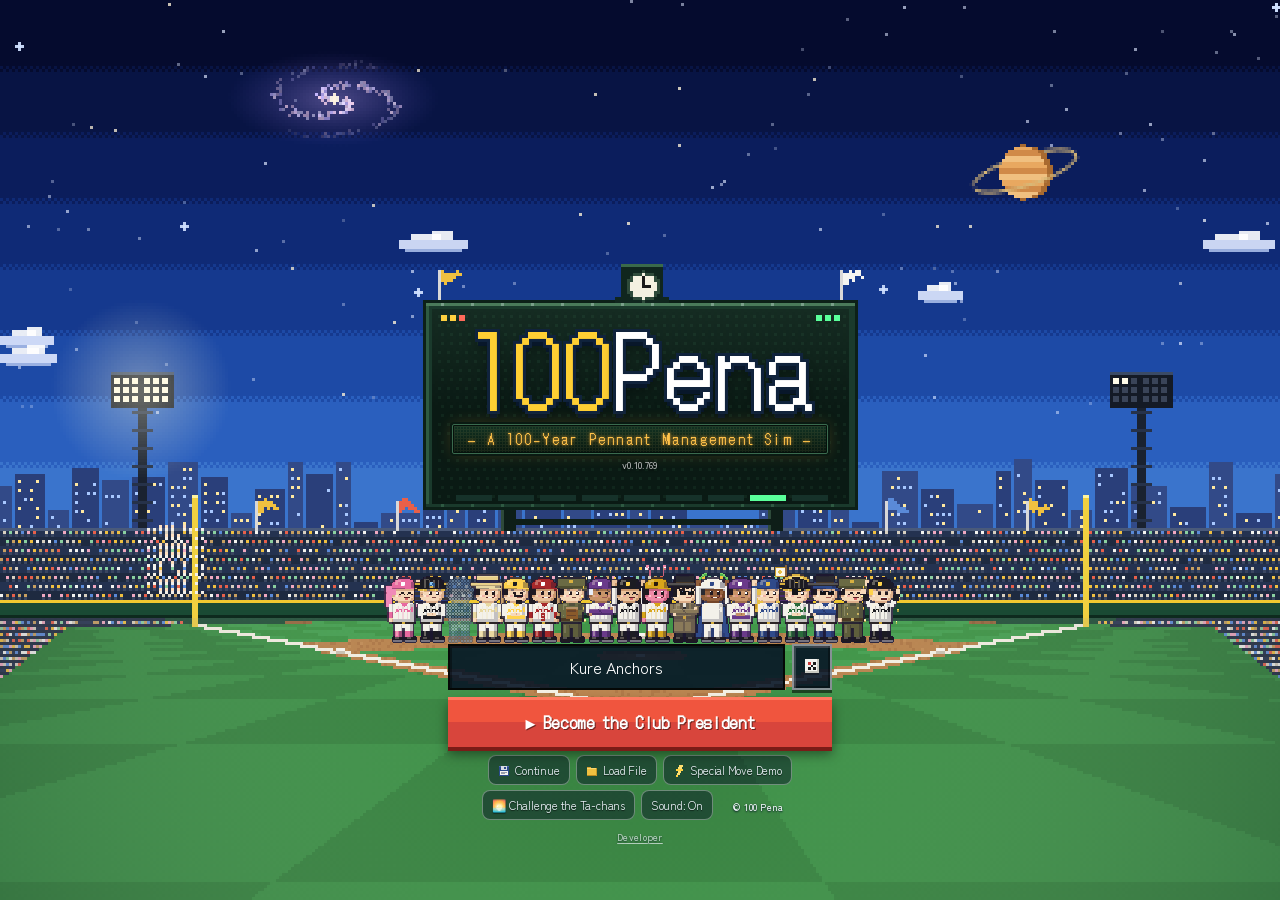
==== en/index.html @ 4127835d "100ペナ 遊べる一式 v0.10.769 (Swing Maker 版97g122) Co-Authored-By: Claude Opus 5.5 <noreply@anthropic.com> " ====
<!DOCTYPE html>
<!--
  100ペナ  /  A Century of the Diamond

  HTML1枚です。中はぐちゃぐちゃだけど、好きにしていいよ。
-->
<html lang="en">
<head>
<meta charset="UTF-8">
<meta name="viewport" content="width=device-width, initial-scale=1.0">
<script>/*IOSAPP*/(function(){
  /* iPhone アプリ(Capacitor の WKWebView)で遊ぶ時だけの土台。ブラウザ版・PC版は SVLS=localStorage そのもの。
     セーブ本体(hakkyu100_save と _bak1/_bak2)は、端末の本物のファイル(書類フォルダ/100pena/*.dat)に書く(10/20 松田さん「それに作り替えよ」)。
       ・書類フォルダは iCloud バックアップに入る=機種変更でも続きから。「ファイル」アプリの「このiPhone内 > 100ペナ」に見える=控えが取れる
       ・書く時は .tmp に書いてから差し替える(書いている途中で落ちても壊れない。起動時に .tmp しか無ければそれを使う)
       ・同じ鍵の書き込みは順番に1本ずつ。IndexedDB にも写しを置く(Filesystem が使えない時の予備)
     同期の読み書きのまま使えるよう、起動時に読み込んで手元に写し、書く時は手元+ファイルに書く。「つづきから」は読み終わるまで待つ。
     正本は steam/app_head.js(qa_tools/patch_1004_appfile.js が index.html の頭に入れる) */
  var app=false; try{ app=!!(window.Capacitor&&typeof Capacitor.isNativePlatform==="function"&&Capacitor.isNativePlatform()) || /[?&]app=1(&|$)/.test(location.search); }catch(e){}
  window.__APP__=app;
  var ls=null; try{ ls=window.localStorage; }catch(e){}
  /* 11/2 exe(Steam 版): セーブ本体はファイルに同期で書く(saves/*.dat)。localStorage は書き込みが遅れ、強制終了・電源断で手動セーブごと消えた。
     前の版で localStorage に入っているセーブは、初めて読む時にファイルへ移す */
  var DSK=window.__desktop;
  if(!app&&DSK&&typeof DSK.saveGet==="function"){ var DK=/^hakkyu100_save(_en)?(_bak1|_bak2|_meta)?$/, dc={};
    window.SVLS={
      getItem:function(k){ if(!DK.test(k)) return ls?ls.getItem(k):null; if(k in dc) return dc[k]; var v=DSK.saveGet(k); if(v==null&&ls){ var o=ls.getItem(k); if(o!=null&&DSK.saveSet(k,o)){ v=o; try{ ls.removeItem(k); }catch(e){} } } dc[k]=(v==null)? null : v; return dc[k]; },
      setItem:function(k,v){ if(!DK.test(k)){ if(!ls) throw new Error("no storage"); ls.setItem(k,v); return; } v=String(v); if(!DSK.saveSet(k,v)) throw new Error("save file"); dc[k]=v; },
      removeItem:function(k){ if(!DK.test(k)){ if(ls) ls.removeItem(k); return; } DSK.saveDel(k); dc[k]=null; try{ if(ls) ls.removeItem(k); }catch(e){} } };
    return; }
  if(!app){ window.SVLS=ls||{getItem:function(){return null},setItem:function(){throw new Error("no storage")},removeItem:function(){}}; return; }
  document.documentElement.classList.add("isapp");
  try{ var vp=document.querySelector('meta[name="viewport"]'); if(vp) vp.setAttribute("content","width=device-width, initial-scale=1.0, maximum-scale=1.0, user-scalable=no"); }catch(e){}
  /* 端末の言語 */
  try{ if(!/index_en\.html$/.test(location.pathname) && !/^ja/i.test(navigator.language||"ja") && !(ls&&ls.getItem("pena_lang")==="ja")) { location.replace("index_en.html"+location.search); return; } }catch(e){}
  /* 英語版の鍵(hakkyu100_save_en…)も同じくファイルへ(10/22 英語版のアプリだけ消えうる localStorage に書いていた。端末が日本語以外なら英語版で開くので、海外の客は全員そうだった) */
  var BIG=/^hakkyu100_save(_en)?(_bak1|_bak2)?$/, KEYS=["hakkyu100_save","hakkyu100_save_bak1","hakkyu100_save_bak2","hakkyu100_save_en","hakkyu100_save_en_bak1","hakkyu100_save_en_bak2"];
  var FILE={ hakkyu100_save:"100pena/save.dat", hakkyu100_save_bak1:"100pena/save_bak1.dat", hakkyu100_save_bak2:"100pena/save_bak2.dat",
    hakkyu100_save_en:"100pena/save_en.dat", hakkyu100_save_en_bak1:"100pena/save_en_bak1.dat", hakkyu100_save_en_bak2:"100pena/save_en_bak2.dat" };
  var cache={}, touched={}, ok=false, big=false, db=null, waiters=[], where="localstorage";
  /* ---- ネイティブのファイル(Capacitor Filesystem) ---- */
  var FS=null; try{ var C=window.Capacitor; FS=(C&&C.Plugins&&C.Plugins.Filesystem)||((C&&typeof C.registerPlugin==="function")? C.registerPlugin("Filesystem") : null); if(FS&&typeof FS.writeFile!=="function") FS=null; }catch(e){ FS=null; }
  var DIR="DOCUMENTS", ENC="utf8";
  var q={}; /* 鍵ごとの書き込みの列(順番に1本ずつ) */
  var fsWrite=function(k){ if(!FS) return; var p=FILE[k]; if(!p) return;
    var run=function(){ if(k in cache){ var v=cache[k];
        return FS.writeFile({path:p+".tmp", data:v, directory:DIR, encoding:ENC, recursive:true})
          .then(function(){ return FS.deleteFile({path:p, directory:DIR}).catch(function(){}); })
          .then(function(){ return FS.rename({from:p+".tmp", to:p, directory:DIR, toDirectory:DIR}); }); }
      return FS.deleteFile({path:p, directory:DIR}).catch(function(){}); };
    q[k]=(q[k]||Promise.resolve()).then(run).catch(function(e){ try{ console.error("save file",k,e); }catch(e2){} }); };
  var fsRead=function(p){ return FS.readFile({path:p, directory:DIR, encoding:ENC}).then(function(r){ return (r&&typeof r.data==="string")? r.data : null; }).catch(function(){ return null; }); };
  /* ---- IndexedDB(予備と写し) ---- */
  var idbPut=function(k){ if(!db) return; try{ var st=db.transaction("kv","readwrite").objectStore("kv"); if(k in cache) st.put(cache[k],k); else st.delete(k); }catch(e){} };
  var S={
    getItem:function(k){ if(big&&BIG.test(k)) return (k in cache)?cache[k]:null; return ls?ls.getItem(k):null; },
    setItem:function(k,v){ if(big&&BIG.test(k)){ cache[k]=String(v); touched[k]=1; fsWrite(k); idbPut(k); return; } if(!ls) throw new Error("no storage"); ls.setItem(k,v); },
    removeItem:function(k){ if(big&&BIG.test(k)){ delete cache[k]; touched[k]=1; fsWrite(k); idbPut(k); return; } if(ls) ls.removeItem(k); },
    isReady:function(){ return ok; },
    ready:function(fn){ if(ok) fn(); else waiters.push(fn); },
    where:function(){ return where; },
    flush:function(){ return Promise.all(KEYS.map(function(k){ return q[k]||Promise.resolve(); })); }
  };
  window.SVLS=S;
  var done=function(){ ok=true; var w=waiters; waiters=[]; for(var i=0;i<w.length;i++){ try{ w[i](); }catch(e){} } };
  /* 起動: ファイル → (無ければ) IndexedDB → (無ければ) ブラウザ版の localStorage の順に読み、空いている所へ書き写す */
  var openIdb=function(){ return new Promise(function(res){ try{ var rq=indexedDB.open("pena_app",1); rq.onupgradeneeded=function(){ rq.result.createObjectStore("kv"); }; rq.onsuccess=function(){ db=rq.result; res(); }; rq.onerror=function(){ db=null; res(); }; }catch(e){ db=null; res(); } }); };
  var idbAll=function(){ return new Promise(function(res){ var out={}; if(!db){ res(out); return; } try{ var c=db.transaction("kv","readonly").objectStore("kv").openCursor(); c.onsuccess=function(){ var cur=c.result; if(cur){ out[cur.key]=cur.value; cur.continue(); } else res(out); }; c.onerror=function(){ res(out); }; }catch(e){ res(out); } }); };
  openIdb().then(function(){ return idbAll(); }).then(function(fromIdb){
    var fromFs={}, fromTmp={};
    var readFs=FS? Promise.all(KEYS.map(function(k){ var p=FILE[k]; return fsRead(p).then(function(v){ if(v==null) return fsRead(p+".tmp").then(function(t){ if(t!=null) fromTmp[k]=1; return t; }); return v; }).then(function(v){ if(v!=null) fromFs[k]=v; }); })) : Promise.resolve();
    return readFs.then(function(){
      big=!!(FS||db); where=FS? "file" : (db? "indexeddb" : "localstorage");
      KEYS.forEach(function(k){ if(touched[k]) return; var v=(k in fromFs)? fromFs[k] : (k in fromIdb)? fromIdb[k] : null;
        if(v==null){ try{ v=ls&&ls.getItem(k); }catch(e){} }
        if(v!=null){ cache[k]=v; if(FS&&(!(k in fromFs)||fromTmp[k])) fsWrite(k); /* .tmp から戻した時は本体を書き直す */ if(db&&!(k in fromIdb)) idbPut(k); } });
      /* ブラウザ版から引き継いだ localStorage のセーブは、移した後で空ける(容量) */
      if(big) KEYS.forEach(function(k){ try{ if(ls&&ls.getItem(k)!=null) ls.removeItem(k); }catch(e){} });
      for(var k in touched){ fsWrite(k); idbPut(k); }
      done(); });
  }).catch(function(){ big=false; done(); });
  /* アプリを裏に回した時は、書きかけのファイルを書き終える */
  try{ document.addEventListener("visibilitychange", function(){ if(document.hidden) S.flush(); }); }catch(e){}
})();</script>
<title>100 Pena</title>
<meta name="apple-mobile-web-app-capable" content="yes">
<meta name="apple-mobile-web-app-status-bar-style" content="black-translucent">
<meta name="apple-mobile-web-app-title" content="100 Pena">
<meta name="mobile-web-app-capable" content="yes">
<meta name="theme-color" content="#0c1410">
<style>
/* ===== 起動スプラッシュ =====
   本体(約8MB)の読み込み中、白い画面を見せないための即席の幕。
   このstyleはファイル先頭数KBにあるので、最初のパケットで描画される。
   要素は使わない(bodyより前だから)。htmlの疑似要素だけで組む。
   本体スクリプトが末尾で html.booted を立てると消える。 */
html{background:#101a26;}
html::before{content:"100 Pena"; position:fixed; left:50%; top:42%; transform:translate(-50%,-50%);
  font-family:monospace; font-weight:bold; font-size:44px; letter-spacing:0.12em; color:#f2efe6;
  text-shadow:0 3px 0 #06121e, 0 0 22px rgba(87,224,138,0.25); z-index:99999;}
html::after{content:""; position:fixed; left:50%; top:54%; width:44px; height:44px; margin-left:-22px;
  border:5px solid #2b4a3a; border-top-color:#57e08a; border-radius:50%;
  animation:sp0 0.9s linear infinite; z-index:99999;}
@keyframes sp0{to{transform:rotate(360deg)}}
html.booted::before, html.booted::after{display:none;}
</style>
<script>window.APPICON_URI="[data-uri]";(function(){["apple-touch-icon","icon"].forEach(function(r){var l=document.createElement("link");l.rel=r;l.href=window.APPICON_URI;document.head.appendChild(l);});})();</script>
<!--SELFHOST 書体は fonts/ から自前配信(SIL OFL)。オフラインでも同じ見た目 -->
<link href="../fonts/fonts.css" rel="stylesheet">
<link rel="manifest" href="../manifest.webmanifest">
<script>/* PWA: https 配信の時だけ Service Worker を登録(file:// や Electron では何もしない) */
try{ if(!window.__APP__ && "serviceWorker" in navigator && location.protocol==="https:" && !/\/live\.html$/.test(location.pathname)){ window.addEventListener("load",function(){ navigator.serviceWorker.register("../sw.js",{scope:"../"}).catch(function(){}); }); } }catch(e){}</script>
<style>
:root{
  /* v0.10.334: 平時の配色を昼側へ。地は夜の草いろ(#0c1410)から空色寄りの紺へ、
     パネルは地よりはっきり明るくして「板が置かれている」ことが分かるようにする。
     時代のtintは従来どおりこの上を上書きする(戦時・黒い霧は暗いままでよい) */
  /* v0.10.336: 板は芝の緑(ユーザー選定)。空の青に緑の板=空の下のグラウンドの構図 */
  --bg:#101a26; --panel:#2b4a3a; --panel2:#223c2e; --line:#4a7a5c;
  --chalk:#f2efe6; --dim:#9db3a4; --faint:#87a08f;  /* 監査V4-09: 旧#5e7466はパネル上1.94:1で読めなかった */
  --amber:#ffd34d; --red:#ff5b45; --green:#57e08a;
  --dirt:#b07f4a; --stitch:#d8453c; --blue:#6db3e8;
  --rad:10px;
}
*{box-sizing:border-box; -webkit-tap-highlight-color:transparent;}
html,body{margin:0;padding:0;background-color:var(--bg);
  /* 時代ごとの地。--bgart は penBgTile() が作った並べ絵で、Era.applyTint が差し替える。
     単色だと余白が紙のように白々しく、パネルだけが浮いて見えるため、下に一枚敷く */
  background-image:var(--bgart,none); background-attachment:fixed;
  background-repeat:var(--bgartrep,repeat); background-size:var(--bgartsize,auto);
  background-position:var(--bgartpos,0 0);
  image-rendering:var(--bgartir,auto); /* v0.10.635: 身分の背景(ドット絵)を画素のまま拡大 */
  color:var(--chalk);
  font-family:'Zen Kaku Gothic New','Hiragino Kaku Gothic ProN',sans-serif;
  font-size:15px; line-height:1.55;
  -webkit-text-size-adjust:100%; text-size-adjust:100%;} /* iOSが小さい文字を勝手に拡大して吹き出しからはみ出すのを防ぐ */
:where(body>*){image-rendering:auto;} /* v0.10.635: 背景の pixelated を子へ継がせない(image-rendering は継承される) */
/* v0.10.335: 上に空を見せる帯を作り、左右にも余白を持たせる。
   カードが画面幅いっぱいだと、背景の空が上端でしか見えなかった */
#app{max-width:520px;margin:0 auto;min-height:100vh;padding:64px 22px 80px;}
/*WIDEPEN v0.10.705 広い画面ではペナント画面を3列に。狭い画面では箱を消して(display:contents)今の一枚柱のまま */
.penW,.penW-a,.penW-b,.penW-c{display:contents}
/*WIDEROS v0.10.705 選手管理と選手の詳細 */
.pdW,.pdW-a,.pdW-b,.pdW-c{display:contents}
@media (min-width:1100px){
  #app:has(.rosW),#app:has(.pdW){max-width:1480px;padding-left:28px;padding-right:28px}
  .rosW .rosList{display:grid!important;grid-template-columns:repeat(auto-fill,minmax(400px,1fr));column-gap:22px;row-gap:7px}
  .pdW{display:grid;grid-template-columns:minmax(0,1.1fr) minmax(0,1fr) minmax(0,1fr);gap:16px;align-items:start}
  .pdW-a,.pdW-b,.pdW-c{display:block;min-width:0}
}
@media (min-width:1100px){
  #app:has(.penW){max-width:1480px;padding-left:28px;padding-right:28px}
  .penW{display:grid;grid-template-columns:minmax(0,1.12fr) minmax(0,1fr) minmax(0,.82fr);gap:16px;align-items:start}
  .penW-a,.penW-b,.penW-c{display:block;min-width:0}
  .penW-c{position:sticky;top:12px}
}
@media (min-width:1100px) and (max-width:1599px){ .penW-b .pen2{grid-template-columns:1fr} } /* Steam Deck 幅では順位表と成績を縦に(球団名が折れる) */
.dot{font-family:'DotGothic16',monospace;}
h1,h2,h3{margin:.2em 0 .5em;}
/* 見出しは板の外(=空の地の直上)に置かれるので、雲に重なると輪郭が消える。影で必ず浮かせる */
#app h1,#app h2,#app h3{text-shadow:0 2px 3px rgba(0,0,0,.55),0 0 10px rgba(0,0,0,.35);}
button{font-family:inherit;cursor:pointer;border:none;border-radius:8px;touch-action:manipulation;-webkit-tap-highlight-color:rgba(255,255,255,.06);}
.click,[onclick]{touch-action:manipulation;} /* iOSのダブルタップズーム判定待ち(約350ms)を全タップ要素で無効化=ボタンのラグ対策 */
button:focus-visible{outline:2px solid var(--amber);outline-offset:2px;}
.btn{display:inline-block;padding:10px 16px;background:var(--panel);color:var(--chalk);
  border:1px solid var(--line);font-size:15px;font-weight:700;}
.btn:active{transform:translateY(1px);}
.btn.pri{background:var(--stitch);border-color:#a8352e;color:#fff;}
.btn.amber{background:var(--amber);color:#3a2c00;border-color:#caa530;}
/* 実機フィードバック: 透明地+細枠のゴーストボタンが空背景の上でほぼ見えなかった
   (「完了」が読めない)。板と同じ系統の濃い地を敷いて浮かせる */
.btn.ghost{background:rgba(22,36,29,0.82);text-shadow:0 1px 2px rgba(0,0,0,.45);}
.btn.sm{padding:6px 10px;font-size:13px;}
/* 実機フィードバック(結団画面): opacity で薄めると、後ろの空や選手カードが透けて
   ボタンの文字ごと消えていた。無効は「濃い灰の板」で示す。薄くするのではなく、色を殺す */
.btn:disabled,.btn.pri:disabled,.btn.amber:disabled{
  opacity:1;cursor:default;background:#2b3138;border-color:#3f4954;
  color:rgba(242,239,230,.42);text-shadow:none;box-shadow:none;}
/* 画面下に貼り付くボタン。後ろをカードが流れていくので、地と影を必ず持たせる */
.btn.stick{position:sticky;bottom:8px;z-index:40;box-shadow:0 -6px 14px rgba(0,0,0,0.45);}
.btn.stickTop{position:sticky;top:4px;z-index:41;box-shadow:0 6px 14px rgba(0,0,0,0.45);}
.btn.sel{background:var(--amber);color:#3a2c00;border-color:#caa530;}
.row{display:flex;gap:8px;flex-wrap:wrap;align-items:center;}
.card{background:var(--panel);border:1px solid var(--line);border-radius:var(--rad);
  padding:12px;margin:18px 0;
  /* 板に見せる三点セット: 上面に乗る光 / 下の厚み / 落ちる影。
     従来は地とほぼ同色で境界線しかなく、パネルが「置かれている」感じが出ていなかった */
  box-shadow:0 2px 0 rgba(0,0,0,.34), 0 7px 16px rgba(0,0,0,.30), inset 0 1px 0 rgba(255,255,255,.06);}
.muted{color:var(--dim);font-size:13px;}
/* 実機フィードバック(結団画面): 地の空には雲が描かれているので、板を敷いていない説明文は
   雲に重なった瞬間に読めなくなる。#app直下=地に直に乗る段落だけに板を敷く
   (カードの中の .muted は今まで通り素のまま)
   render() は中身を <div class="fade"> で包むので .fade 直下も必ず含める。
   #app > p だけでは実機で一度も当たらない(スクショ検証で当たって見えたのは、
   render() を通さず innerHTML に直接流し込んでいたため) */
#app > p, #app > .fade > p{
  background:rgba(16,26,20,.86);border:1px solid var(--line);border-radius:var(--rad);
  padding:9px 12px;margin:8px 0;text-shadow:0 1px 2px rgba(0,0,0,.45);}
#app > p.muted, #app > .fade > p.muted{color:#b9cdbf;}
.tag{display:inline-block;padding:1px 7px;border-radius:6px;font-size:11px;
  background:var(--panel2);border:1px solid var(--line);color:var(--dim);}
.tag.r{color:var(--red);border-color:var(--red);}
.tag.g{color:var(--green);border-color:var(--green);}
.tag.a{color:var(--amber);border-color:var(--amber);}

/* ===== 電光掲示板 ===== */
.sb{background:var(--panel2);border:2px solid var(--line);border-radius:12px;
  padding:10px;margin:8px 0;}
.sb .teams{display:grid;grid-template-columns:1fr auto;gap:4px 8px;align-items:center;}
.sb table{width:100%;border-collapse:collapse;}
.sb th,.sb td{font-family:'DotGothic16',monospace;font-size:13px;text-align:center;
  padding:2px 1px;color:var(--amber);min-width:16px;}
.sb th{color:var(--faint);font-size:11px;}
.sb td.tname{text-align:left;color:var(--chalk);font-size:12px;max-width:88px;
  overflow:hidden;white-space:nowrap;text-overflow:ellipsis;}
.sb td.tot{color:#fff;font-size:15px;}
.bso{display:flex;gap:14px;justify-content:center;margin-top:6px;
  font-family:'DotGothic16',monospace;font-size:13px;color:var(--faint);}
.bso .lamps{display:inline-flex;gap:4px;margin-left:4px;vertical-align:middle;}
.lamp{width:11px;height:11px;border-radius:50%;background:#1d3326;border:1px solid #2c4938;}
.lamp.on.b{background:var(--green);box-shadow:0 0 6px var(--green);}
.lamp.on.s{background:var(--amber);box-shadow:0 0 6px var(--amber);}
.lamp.on.o{background:var(--red);box-shadow:0 0 6px var(--red);}
/* ダイヤモンド */
.dia{position:relative;width:74px;height:74px;margin:0 auto;}
.base{position:absolute;width:17px;height:17px;background:#22392c;border:1px solid var(--line);
  transform:rotate(45deg);}
.base.on{background:var(--amber);box-shadow:0 0 8px var(--amber);}
.base.b1{right:4px;top:29px;} .base.b2{left:29px;top:4px;} .base.b3{left:4px;top:29px;}

/* ===== 試合ログ ===== */
.feed{background:var(--panel2);border:1px solid var(--line);border-radius:var(--rad);
  padding:8px 12px;height:104px;overflow-y:auto;font-size:13px;}
.feed p{margin:3px 0;color:var(--dim);}
.feed p.hi{color:var(--chalk);font-weight:700;}
.feed p.ev{color:var(--amber);font-weight:700;}
.feed p.bad{color:var(--red);font-weight:700;}

/* ===== 野球盤フィールド ===== */
.fieldwrap{position:relative;margin:8px 0;}
.fieldwrap svg{display:block;width:100%;height:auto;max-height:272px;margin:0 auto;border-radius:12px;
  background:linear-gradient(160deg,#173420,#102619);
  border:3px solid #5a3d23; box-shadow:inset 0 0 24px rgba(0,0,0,.45);}
.peg{fill:#f2efe6;stroke:#3a2c14;stroke-width:1.2;}
.pegt{font-size:8.5px;fill:#2b2114;text-anchor:middle;font-weight:700;
  font-family:'Zen Kaku Gothic New',sans-serif;}
.runner{fill:var(--amber);stroke:#7a5d10;stroke-width:1.2;
  filter:drop-shadow(0 0 4px rgba(255,211,77,.7));}
.bdot{fill:#fff;stroke:var(--stitch);stroke-width:1.1;opacity:0;
  filter:drop-shadow(0 0 3px rgba(255,255,255,.8));}
.burst{position:absolute;left:0;right:0;top:36%;text-align:center;
  font-family:'DotGothic16',monospace;font-size:25px;color:#fff;opacity:0;
  pointer-events:none;text-shadow:0 2px 0 #000,0 0 16px rgba(0,0,0,.7);
  letter-spacing:.06em;}
.burst.show{animation:burstpop .95s ease forwards;}
.burst.big{color:var(--amber);font-size:31px;}
.burst.bad{color:var(--red);}
.burst.good{color:var(--green);}
@keyframes pulse{0%,100%{opacity:1}50%{opacity:.5}}
@keyframes dugBob{0%,100%{transform:translateY(0)}50%{transform:translateY(-2px)}}
@keyframes dugSpin{0%{transform:rotate(0)}100%{transform:rotate(360deg)}}
@keyframes dugCatch{0%{left:0;transform:translateY(0)}25%{transform:translateY(-9px)}50%{left:calc(100% - 12px);transform:translateY(0)}75%{transform:translateY(-9px)}100%{left:0;transform:translateY(0)}}
@keyframes dugTvBall{0%{transform:translateX(0)}100%{transform:translateX(24px)}}
@keyframes dugFly{0%,100%{transform:translate(0,0)}25%{transform:translate(14px,-8px)}50%{transform:translate(28px,4px)}75%{transform:translate(10px,10px)}}
@keyframes dugSteam{0%{transform:translateY(0);opacity:.5}80%{opacity:.15}100%{transform:translateY(-26px);opacity:0}}
@keyframes dugSwim{0%{transform:translateX(-50px)}100%{transform:translateX(250px)}}
@keyframes dugBoom{0%{transform:scale(.1);opacity:0}25%{opacity:1}60%{transform:scale(1);opacity:.8}100%{transform:scale(1.15);opacity:0}}
@keyframes dugSnowfall{0%{transform:translateY(-10px)}100%{transform:translateY(200px)}}
@keyframes dugShoot{0%{transform:translate(200px,-10px)}12%{transform:translate(80px,44px)}13%,100%{transform:translate(-40px,100px);opacity:0}}
@keyframes dugCrane{0%,100%{transform:translate(0,0)}40%{transform:translate(-34px,4px)}60%{transform:translate(-34px,16px)}80%{transform:translate(-34px,4px)}}
@keyframes dugWave{0%,100%{transform:translateY(6px)}50%{transform:translateY(-3px)}}
@keyframes dugAqL{0%{transform:translateX(300px)}100%{transform:translateX(-660px)}}
@keyframes dugAqR{0%{transform:translateX(-260px)}100%{transform:translateX(640px)}}
@keyframes dugAqUD{0%,100%{transform:translateY(0)}50%{transform:translateY(-5px)}}
@keyframes dugAqBub{0%{transform:translateY(0);opacity:0}12%{opacity:.55}100%{transform:translateY(-30px);opacity:0}}
@keyframes dugAqKelp{0%,100%{transform:skewX(0deg)}50%{transform:skewX(6deg)}}
@keyframes dugAqJelly{0%,100%{transform:translateY(0) scaleY(1)}50%{transform:translateY(-7px) scaleY(0.86)}}
@keyframes dugAqPeng{0%,100%{transform:rotate(-4deg)}50%{transform:rotate(4deg)}}
@keyframes dugAqRay{0%,100%{opacity:0.55}50%{opacity:1}}
@keyframes dugSwimR{0%{transform:translateX(250px)}100%{transform:translateX(-60px)}}
@keyframes dugEye{0%,16%{transform:translateX(0)}22%,42%{transform:translateX(1.8px)}48%,66%{transform:translateX(0)}72%,92%{transform:translateX(-1.8px)}100%{transform:translateX(0)}}
@keyframes dugSerp{0%,100%{transform:translateY(-7px)}50%{transform:translateY(7px)}}
@keyframes dugWhisk{0%,100%{transform:rotate(-8deg)}50%{transform:rotate(10deg)}}
@keyframes dugJet{0%,100%{transform:translateY(0) rotate(0deg)}50%{transform:translateY(-4px) rotate(-1.1deg)}}
@keyframes dugBolt{0%,88%{opacity:0}89%,92%{opacity:1}93%,95%{opacity:0}96%,98%{opacity:.9}99%,100%{opacity:0}}
@keyframes dugFlicker{0%,100%{opacity:1;transform:scaleY(1)}50%{opacity:.7;transform:scaleY(.85)}}
@keyframes dugAct{0%,100%{transform:scale(1)}50%{transform:scale(1.13)}}
@keyframes dugClubPulse{0%,100%{opacity:.12}50%{opacity:.9}}
@keyframes dugClubBeat{0%,100%{transform:translateY(0)}45%{transform:translateY(-4px)}}
@keyframes dugClubSway{0%,100%{transform:translate(0,0)}25%{transform:translate(-1.5px,-3px)}50%{transform:translate(0,0)}75%{transform:translate(1.5px,-3px)}}
@keyframes dugClubNod{0%,100%{transform:translateY(0)}30%{transform:translateY(1.5px)}}
@keyframes dugClubSweep{0%,100%{transform:translateX(-26px)}50%{transform:translateX(26px)}}
@keyframes dugClubTwinkle{0%,100%{opacity:.15}50%{opacity:1}}
@keyframes dugStroll{0%{left:-44px;transform:scaleX(1)}46%{left:96%;transform:scaleX(1)}50%{left:96%;transform:scaleX(-1)}96%{left:-44px;transform:scaleX(-1)}100%{left:-44px;transform:scaleX(1)}}
/*UIPERF 歩く人・猫は transform だけで動かす(left を動かすと毎コマ配置の計算と塗り直しで、控え室が置いたままでも本体の13%を使っていた) */
@keyframes mgrWalkX{0%,8%{transform:translateX(0)}42%,58%{transform:translateX(100%)}92%,100%{transform:translateX(0)}} /*BUGFIX_B 監督の散歩 */
@keyframes mgrWalkF{0%,41%{transform:scaleX(1)}42%,91%{transform:scaleX(-1)}92%,100%{transform:scaleX(1)}}
@keyframes dugStrollX{0%{transform:translateX(-44px)}46%{transform:translateX(96%)}50%{transform:translateX(96%)}96%{transform:translateX(-44px)}100%{transform:translateX(-44px)}}
@keyframes dugStrollF{0%{transform:scaleX(1)}46%{transform:scaleX(1)}50%{transform:scaleX(-1)}96%{transform:scaleX(-1)}100%{transform:scaleX(1)}}
@keyframes dugCatchX{0%{transform:translateX(0)}50%{transform:translateX(calc(100% - 7px))}100%{transform:translateX(0)}}
@keyframes dugCatchY{0%{transform:translateY(0)}50%{transform:translateY(-9px)}100%{transform:translateY(0)}}
@keyframes kaiiDash{0%{left:-60px;transform:scaleX(-1)}100%{left:105%;transform:scaleX(-1)}}
@keyframes kaiiFloat{0%{bottom:-60px;opacity:0}12%{opacity:1}100%{bottom:108%;opacity:1}}
@keyframes kaiiBlink{0%{opacity:0}25%{opacity:1}55%{opacity:1}70%{opacity:0}100%{opacity:0}}
@keyframes kaiiFog{0%{opacity:0}30%{opacity:1}70%{opacity:1}100%{opacity:0}}
@keyframes kaiiStroll{0%{left:-50px}45%{left:44%}55%{left:46%}100%{left:105%}}
@keyframes kaiiPop{0%{transform:translateY(30px) scale(.3);opacity:0}40%{transform:translateY(-8px) scale(1.15);opacity:1}60%{transform:translateY(0) scale(1)}100%{transform:translateY(0) scale(1);opacity:0}}
@keyframes kaiiToddle{0%{left:-40px;transform:rotate(-4deg)}25%{transform:rotate(4deg)}50%{transform:rotate(-4deg)}75%{transform:rotate(4deg)}100%{left:105%;transform:rotate(-4deg)}}
@keyframes burstpop{0%{opacity:0;transform:scale(.55);}
  15%{opacity:1;transform:scale(1.18);}30%{transform:scale(1);}
  72%{opacity:1;}100%{opacity:0;transform:scale(1) translateY(-8px);}}
@media (prefers-reduced-motion:reduce){.burst.show{animation:none;opacity:1;}}
/* 気合い100万の雄叫び(投球/スイングの瞬間に赤字で吠える) */
.shout{position:absolute;opacity:0;pointer-events:none;z-index:5;
  font-family:'DotGothic16',monospace;font-weight:900;color:var(--red);
  font-size:16px;white-space:nowrap;transform:translateX(-50%);
  text-shadow:0 2px 0 #000,0 0 12px rgba(255,60,60,.55);letter-spacing:.04em;}
.shout.show{animation:shoutpop .8s ease forwards;}
@keyframes shoutpop{0%{opacity:0;transform:translateX(-50%) scale(.5) rotate(-4deg);}
  12%{opacity:1;transform:translateX(-50%) scale(1.25) rotate(3deg);}
  24%{transform:translateX(-50%) scale(1.05) rotate(-2deg);}
  36%{transform:translateX(-50%) scale(1.12) rotate(1deg);}
  70%{opacity:1;}100%{opacity:0;transform:translateX(-50%) scale(1) translateY(-14px);}}
@media (prefers-reduced-motion:reduce){.shout.show{animation:none;opacity:1;}}

/* ===== コースグリッド ===== */
.zwrap{display:grid;grid-template-areas:
  ". hi ." "in z out" ". lo .";
  grid-template-columns:46px auto 46px;gap:6px;justify-content:center;margin:8px auto;}
.zgrid{grid-area:z;display:grid;grid-template-columns:repeat(3,52px);
  grid-template-rows:repeat(3,46px);gap:4px;background:#0a120d;padding:6px;
  border:2px solid var(--chalk);border-radius:4px;}
.zc{background:var(--panel);border:1px solid var(--line);border-radius:4px;
  font-size:11px;color:var(--faint);position:relative;}
.zc.sel{background:var(--stitch);color:#fff;border-color:#fff;}
.zc .mark{position:absolute;inset:0;display:flex;align-items:center;justify-content:center;
  font-size:22px;}
.zball{writing-mode:vertical-rl;font-size:12px;background:var(--panel);
  border:1px dashed var(--faint);color:var(--dim);border-radius:6px;}
.zball.h{grid-area:hi;writing-mode:horizontal-tb;height:34px;}
.zball.l{grid-area:lo;writing-mode:horizontal-tb;height:34px;}
.zball.i{grid-area:in;} .zball.o{grid-area:out;}
.zball.sel{background:var(--blue);color:#062032;border-color:var(--blue);}

/* ===== 球種チップ ===== */
.pchips{display:flex;flex-wrap:wrap;gap:6px;margin:6px 0;}
.pchip{padding:7px 10px;background:var(--panel);border:1px solid var(--line);
  border-radius:8px;font-size:13px;color:var(--chalk);}
.pchip small{display:block;font-size:10px;color:var(--faint);}
.pchip.sel{background:var(--amber);color:#3a2c00;border-color:#caa530;}
.pchip.sel small{color:#7a6320;}
.pchip:disabled{opacity:.3;}

/* ===== タイミングバー ===== */
.tbarwrap{margin:14px 0 6px;}
.tbar{position:relative;height:34px;background:#0a120d;border:2px solid var(--chalk);
  border-radius:17px;overflow:hidden;}
.tbar .zone{position:absolute;top:0;bottom:0;}
.tbar .zone.good{background:#2a4434;}
.tbar .zone.perf{background:var(--amber);opacity:.85;}
.tbar .needle{position:absolute;top:-2px;bottom:-2px;width:5px;background:#fff;
  box-shadow:0 0 8px #fff;border-radius:2px;left:0;}
.swingbtn{width:100%;padding:16px;font-size:19px;font-weight:700;margin-top:10px;}

/* ===== 選手リスト ===== */
/* 実機フィードバック(引退特集号と同型): 地の無い表が空背景に溶けていた。
   表自体に地を敷く。card の中では一段濃い内箱として馴染む */
.ptable{width:100%;border-collapse:collapse;font-size:12.5px;background:rgba(16,26,20,.92);border-radius:8px;overflow:hidden;}
.ptable th,.ptable td{padding-left:7px;padding-right:7px;}
.ptable th{color:var(--faint);font-weight:500;text-align:left;padding:4px 5px;
  border-bottom:1px solid var(--line);font-size:11px;}
.ptable td{padding:5px;border-bottom:1px solid #1b2f23;}
.ptable tr.click{cursor:pointer;}
.ptable tr.click:active{background:#1a2e22;}
.gA{color:var(--red);font-weight:700;} .gB{color:var(--amber);font-weight:700;}
.gC{color:var(--green);} .gD{color:var(--chalk);} .gE{color:var(--dim);} .gF{color:var(--faint);}
.bar{height:7px;background:#1b2f23;border-radius:4px;overflow:hidden;min-width:60px;}
.bar i{display:block;height:100%;background:var(--green);}
.bar.warn i{background:var(--amber);} .bar.bad i{background:var(--red);}

.statgrid{display:grid;grid-template-columns:repeat(3,1fr);gap:5px 12px;font-size:13px;}
.statgrid b{font-family:'DotGothic16',monospace;}
.choices{display:grid;grid-template-columns:1fr 1fr;gap:8px;margin:8px 0;}
.choices .btn{text-align:center;}
.choices.c3{grid-template-columns:1fr 1fr 1fr;}
.headline{font-family:'DotGothic16',monospace;letter-spacing:.06em;color:var(--amber);
  text-align:center;font-size:18px;margin:8px 0;}
.bigresult{font-family:'DotGothic16',monospace;font-size:26px;text-align:center;
  color:var(--amber);margin:14px 0;text-shadow:0 0 14px rgba(255,211,77,.4);}
.vsline{display:flex;justify-content:space-between;align-items:center;
  font-size:13px;color:var(--dim);padding:4px 2px;}
/* ===== ペナント画面(メニュー画面)の器: 時代スキンで中身を差し替える ===== */
.pen-hd{position:relative;border:1px solid var(--line);border-radius:12px;overflow:hidden;
  margin:2px 0 7px;background:#080e14;}
.pen-hd-band{position:absolute;inset:0;line-height:0;}
.pen-hd-in{position:relative;display:flex;align-items:center;gap:9px;padding:9px 10px;}
.pen-hd-name{font-family:'DotGothic16',monospace;font-size:19px;line-height:1.12;color:#fff;
  letter-spacing:.04em;text-shadow:0 2px 4px #000,0 0 12px rgba(0,0,0,.75);}
.pen-hd-sub{font-size:9px;letter-spacing:.2em;color:#d2e2da;margin-top:2px;
  text-shadow:0 1px 2px #000;}
.pen-hd-era{margin-left:auto;text-align:right;font-size:10px;line-height:1.45;color:#f2e8ca;
  background:rgba(6,10,14,.52);border:1px solid rgba(255,255,255,.2);border-radius:7px;
  padding:3px 7px;white-space:nowrap;text-shadow:0 1px 2px #000;}
/* v0.10.589(V12-css-1): 英語の時代名(最長26字)が nowrap で球団名を圧迫していた。折り返しを許し、幅の上限を持たせる */
.pen-hd-era{white-space:normal;max-width:46%;overflow-wrap:break-word}
.pen-bar{display:flex;gap:6px;margin:0 0 8px;}
.pen-bar>span{flex:1;display:flex;align-items:center;justify-content:center;gap:4px;
  background:var(--panel2);border:1px solid var(--line);border-radius:8px;
  padding:5px 3px;font-size:12px;white-space:nowrap;line-height:1.2;}
.pen-act{display:flex;flex-direction:column;gap:6px;margin-top:8px;}
.pen-act .btn{display:flex;align-items:center;gap:9px;width:100%;text-align:left;
  padding:8px 11px;min-height:48px;}
.pen-act .btn i{flex:none;line-height:0;}
.pen-act .btn b{display:block;font-size:14.5px;line-height:1.25;}
.pen-act .btn small{display:block;font-weight:400;font-size:10.5px;line-height:1.35;
  color:var(--dim);}
.pen-act .btn.pri small{color:#ffe4dc;}
.pen-say{display:flex;align-items:flex-end;gap:5px;}
/*FLOATBAR_BEGIN 行動ボタンを画面の下に固定・メニューに戻るを浮かせる(patch_901) */
#app .pen-act{position:fixed;left:0;right:0;bottom:0;z-index:70;margin:0;flex-direction:row;align-items:stretch;gap:6px;
  padding:12px max(10px,calc((100vw - 640px)/2)) calc(10px + env(safe-area-inset-bottom,0px));
  background:linear-gradient(180deg,rgba(4,8,6,0),rgba(4,8,6,.80) 30%,rgba(4,8,6,.92));pointer-events:none}
#app .pen-act .btn{pointer-events:auto;flex:1 1 0;min-width:0;min-height:54px;padding:6px 6px;gap:3px;flex-direction:column;justify-content:center;align-items:center;text-align:center;box-shadow:0 3px 10px rgba(0,0,0,.5)}
#app .pen-act .btn.pri{flex:1.35 1 0}
#app .pen-act .btn>span{min-width:0;max-width:100%}
#app .pen-act .btn b{font-size:14px;line-height:1.2;overflow-wrap:anywhere}
#app .pen-act .btn small{display:none}
@media (min-width:760px){ #app .pen-act .btn{flex-direction:row;text-align:left;gap:9px;padding:8px 11px} #app .pen-act .btn small{display:block} }
#app:has(.pen-act){padding-bottom:calc(104px + env(safe-area-inset-bottom,0px))}
.fade.enter:has(.pen-act){animation:fadeinOp .35s ease}
@keyframes fadeinOp{from{opacity:0}to{opacity:1}}
#menuFab{position:fixed;left:12px;bottom:calc(14px + env(safe-area-inset-bottom,0px));z-index:65;display:none;align-items:center;gap:6px;padding:10px 15px;font-size:14px;box-shadow:0 3px 12px rgba(0,0,0,.55)}
#menuFab i{line-height:0}
body.has-menufab #menuFab{display:inline-flex}
body.has-menufab #app{padding-bottom:calc(84px + env(safe-area-inset-bottom,0px))}
/* 英語版のスマホ幅で「Rookie of the Year」の札が横にはみ出し、ページごと広がって下の行動ボタンが画面の外に出た。三列の札は列の幅を超えない */
#app .pen3{grid-template-columns:repeat(3,minmax(0,1fr))}
#app .pen3>*{min-width:0;overflow-wrap:anywhere}
@media (max-width:359px){ #app .pen3{grid-template-columns:1fr} }
/*FLOATBAR_END */
.pen-say>i{flex:none;line-height:0;}
.pen-bub{position:relative;flex:1;min-width:0;background:#f7f2e2;color:#241c14;
  border:1.5px solid #3a3226;border-radius:9px;padding:6px 9px;font-size:12px;
  line-height:1.6;box-shadow:0 2px 0 rgba(0,0,0,.34);}
.pen-bub:before{content:"";position:absolute;left:-8px;bottom:11px;width:0;height:0;
  border-top:5px solid transparent;border-bottom:5px solid transparent;
  border-right:8px solid #3a3226;}
.pen-bub:after{content:"";position:absolute;left:-6px;bottom:11px;width:0;height:0;
  border-top:4px solid transparent;border-bottom:4px solid transparent;
  border-right:7px solid #f7f2e2;}
.pen-bub b{color:#5a2f14;}
.pen-sec{display:flex;align-items:center;gap:5px;font-weight:700;font-size:13px;}
.pen2{display:grid;grid-template-columns:1.32fr 1fr;gap:7px;align-items:start;}
.penkv2{display:grid;grid-template-columns:1fr 1fr;gap:4px 8px;align-items:start;}
.pen3{display:grid;grid-template-columns:1fr 1fr 1fr;gap:5px;align-items:start;}
.pen2>.card,.pen3>.card{margin:0;}
.pen3>.card{padding:8px 6px;}
.pen-menu{display:grid;grid-template-columns:1fr 1fr 1fr;gap:6px;}
.pen-menu .btn{display:flex;flex-direction:column;align-items:center;justify-content:flex-start;
  gap:3px;padding:8px 2px 7px;min-height:60px;font-size:11.5px;font-weight:700;
  line-height:1.25;text-align:center;}
.pen-menu .btn i{line-height:0;}
.pen-mini{width:100%;border-collapse:collapse;font-size:10.5px;}
.pen-mini th{color:var(--faint);font-weight:500;text-align:left;padding:2px 1px;
  border-bottom:1px solid var(--line);font-size:9.5px;}
.pen-mini td{padding:2.5px 1px;border-bottom:1px solid #1b2f23;line-height:1.3;}
.pen-mini .nm{max-width:60px;overflow:hidden;white-space:nowrap;text-overflow:ellipsis;}
.pen-kv{display:flex;justify-content:space-between;gap:6px;font-size:11.5px;
  padding:2.5px 0;border-bottom:1px dashed var(--line);}
.pen-kv b{font-family:'DotGothic16',monospace;}
.pen-tabs{display:flex;gap:4px;flex-wrap:wrap;margin-bottom:4px;}
@media (max-width:479px){ .pen2{grid-template-columns:1fr;} }
@media (max-width:359px){ .pen3{grid-template-columns:1fr;} .pen-menu{grid-template-columns:1fr 1fr;} }
.notice{font-size:12px;color:var(--faint);text-align:center;margin-top:6px;}
.growup{color:var(--green);font-weight:700;}
.fade.enter{animation:fadein .35s ease;} /*BUGFIX_B 画面が変わった時だけ(旧: 押すたびに全体が消えて出直した) */
/* 練習場の選手ポップオーバー(fixed)が開いている間はfadeを止める:
   アニメ中のtransformがfixedの基準を.fadeに変え、0.35秒だけ位置がずれて見えるため */
.fade:has(#grSelPop){animation:none;}
@keyframes fadein{from{opacity:0;transform:translateY(6px);}to{opacity:1;transform:none;}}
@media (prefers-reduced-motion:reduce){.fade{animation:none;}}
@media (prefers-reduced-motion:reduce){*,*::before,*::after{animation-duration:.01ms!important;animation-iteration-count:1!important;transition-duration:.01ms!important;}}
@media (pointer:coarse){ input,select,textarea{font-size:16px !important} } /* v0.10.460: iOS自動ズームの根(16px未満入力)をタッチ端末だけ塞ぐ。ピンチ拡大は全端末で自由 */
input[type=text]{background:var(--panel2);border:1px solid var(--line);color:var(--chalk);
  padding:10px;border-radius:8px;font-size:16px;width:100%;font-family:inherit;}
.titlewrap{text-align:center;padding:48px 0 10px;}
.titlewrap .tlogo{font-family:'DotGothic16',monospace;font-size:40px;letter-spacing:.1em;
  color:var(--chalk);text-shadow:0 0 22px rgba(255,211,77,.35);}
.titlewrap .tsub{color:var(--dim);font-size:13px;margin-top:6px;}
body.title-screen{background:#0b1d5c !important;} body.title-screen .titlefull{position:relative;z-index:1} body.title-screen .tmound::after{display:none} /*TITLEPX 背景は canvas のドット絵(AI の一枚絵を外した)。マスコットの足もとの影は、居ないマスコットの影だったので消す */
body.title-screen .tlogo{color:#fff !important;text-shadow:-2px 0 0 #14324f,2px 0 0 #14324f,0 -2px 0 #14324f,0 2px 0 #14324f,-2px -2px 0 #14324f,2px -2px 0 #14324f,-2px 2px 0 #14324f,2px 2px 0 #14324f,0 5px 9px rgba(0,35,70,.4) !important;}body.title-screen .tsub{color:#fff !important;text-shadow:0 1px 2px rgba(0,18,36,.85),0 0 4px rgba(0,18,36,.7) !important;}body.title-screen .ballicon{box-shadow:0 0 0 1px rgba(10,45,75,.35) !important;}body.title-screen .notice{color:#eef4f7 !important;text-shadow:0 1px 2px rgba(0,18,36,.9),0 0 5px rgba(0,18,36,.75) !important;}
/* 実機フィードバック: iPhoneのSafariでタイトル下部の操作列(続き/セーブ列)が
   下のURLバーの裏へ落ちて見えなかった。svhが効かない環境向けに dvh を重ね、
   底の余白を厚くして操作列を持ち上げる */
body.title-screen{height:100vh;height:100svh;height:100dvh;overflow:hidden;position:fixed;inset:0;width:100%}
body.title-screen .titlefull{height:100vh;height:100svh;height:100dvh;box-sizing:border-box;display:flex;flex-direction:column;align-items:center;text-align:center;padding:0 0 calc(56px + env(safe-area-inset-bottom));overflow:hidden}
body.title-screen .thero{padding-top:21vh}
body.title-screen .tlogo2{font-family:'DotGothic16',monospace;font-weight:400;font-size:clamp(46px,15.5vw,90px);line-height:.9;color:#ffcf33;letter-spacing:.02em;text-shadow:-3px 0 #10233c,3px 0 #10233c,0 -3px #10233c,0 3px #10233c,-3px -3px #10233c,3px -3px #10233c,-3px 3px #10233c,3px 3px #10233c,0 7px 0 #08172a,0 9px 12px rgba(0,0,0,.45)}
body.title-screen .tlogo2 .tp{color:#fff}
body.title-screen .tsub2{margin-top:12px;color:#fff;font-size:12.5px;letter-spacing:.06em;text-shadow:0 1px 2px rgba(0,18,36,.9),0 0 4px rgba(0,18,36,.75)}
/* v0.10.588(V11-15-titlesub): 狭幅では副題が1行に収まらず見切れる(英語は語数が多い)。
   折り返しを許し、背後に薄い帯を敷いて雲・スコアボードの上でも読めるようにする */
body.title-screen .tsub2{display:inline-block;max-width:92vw;white-space:normal;overflow-wrap:break-word;
  padding:3px 10px;border-radius:8px;background:rgba(2,12,24,.42)}
@media (max-width:360px){
  body.title-screen .tsub2{font-size:11px;letter-spacing:0;line-height:1.5;margin-top:8px;max-width:94vw;
    padding:3px 8px;background:rgba(2,12,24,.55)}
}
body.title-screen .tmound{flex:1;display:flex;align-items:flex-end;justify-content:center;width:100%;min-height:110px}
body.title-screen .tmascot2{width:clamp(92px,29vw,148px);height:auto;image-rendering:pixelated;filter:drop-shadow(0 5px 4px rgba(0,0,0,.55));animation:tmascotBob 2.7s ease-in-out infinite}
body.title-screen .tctrl{width:100%;max-width:420px;padding:12px 18px 2px;display:flex;flex-direction:column;gap:9px}
body.title-screen .tnamerow{display:flex;gap:7px}
body.title-screen .tnamerow #clubname{flex:1;background:rgba(8,22,38,.62);color:#fff;border:2px solid rgba(255,255,255,.55);border-radius:9px;padding:11px;font-size:16px;text-align:center}
body.title-screen .tnamerow #clubname::placeholder{color:rgba(255,255,255,.55)}
body.title-screen .tdice{flex:none;background:rgba(8,22,38,.62)!important;border:2px solid rgba(255,255,255,.5)!important;color:#fff!important}
body.title-screen .tstart{width:100%;padding:15px;font-size:18px;font-weight:800;border:none;box-shadow:0 4px 0 #7a1c17,0 7px 11px rgba(0,0,0,.45);animation:tstartPulse 1.5s ease-in-out infinite}
/* 実機フィードバック: 狭い画面で各ボタンの文字が縦3行に折れて列全体の背が伸び、
   下段が画面外へ落ちていた。ボタン内の折り返しを禁止し、行の折り返しで並べる */
body.title-screen .tlinks{display:flex;gap:8px;justify-content:center;margin-top:3px;flex-wrap:wrap}
body.title-screen .tlink{background:rgba(8,22,38,.5);border:1px solid rgba(255,255,255,.35);color:#eaf2f7;font-size:12px;padding:8px 13px;border-radius:8px;text-shadow:0 1px 1px rgba(0,0,0,.6);white-space:nowrap}
body.title-screen .tlink:active{background:rgba(8,22,38,.72)}
body.title-screen .tcopy{color:#eef4f7;font-size:9.5px;line-height:1.4;letter-spacing:.03em;margin-top:9px;padding:0 14px;text-shadow:0 1px 2px rgba(0,18,36,.92)}
@keyframes tstartPulse{0%,100%{opacity:1;transform:translateY(0)}50%{opacity:.85;transform:translateY(-1px)}}
body.title-screen .tctrl{gap:6px;padding-bottom:0}
body.title-screen .tnamerow #clubname{padding:9px;font-size:16px} /* v0.10.446: 16px未満だとiOSがフォーカス時に自動ズームし、そのまま試合が始まると右端が画面外に出る */
body.title-screen .tstart{padding:11px;font-size:16.5px}
body.title-screen .tlink{padding:6px 11px;font-size:11.5px}
body.title-screen .tcopy{margin-top:4px;font-size:9px;white-space:nowrap;overflow:hidden;text-overflow:ellipsis;max-width:96vw}
body.title-screen .tmascot2{width:clamp(66px,18vw,88px)}
body.title-screen .tmound::after{width:68px;height:12px;bottom:-2px}
body.title-screen .thero{padding-top:19vh}
body.title-screen .tmound{position:relative;min-height:150px;padding-bottom:0}
body.title-screen .tmound::after{content:"";position:absolute;left:50%;bottom:6px;transform:translateX(-50%);width:112px;height:19px;border-radius:50%;background:radial-gradient(ellipse at center,rgba(0,0,0,.55),rgba(0,0,0,0) 70%);z-index:0}
body.title-screen .tmascot2{position:relative;z-index:1;margin-bottom:8px}
body.title-screen .tctrl{padding-top:2px;gap:7px}
body.title-screen .tstart{padding:13px}
body.title-screen .tcopy{margin-top:6px}
body.title-screen .thero{padding-top:36vh;padding-top:36svh}
body.title-screen .tlogo2{font-size:clamp(42px,16.5vw,96px);white-space:nowrap}
body.title-screen .tsub2{margin-top:14px;font-size:13px}
body.title-screen .tmound{min-height:120px}
body.title-screen .tmascot2{width:clamp(66px,18vw,88px)}
body.title-screen .tmound{position:fixed;left:0;right:0;bottom:21.8vh;bottom:21.8svh;z-index:0;flex:none;min-height:0;pointer-events:none}
body.title-screen .tmound::after{bottom:-4px}
body.title-screen .tmascot2{margin-bottom:0}
/* 実機フィードバック: iPhoneのバー表示時、下段の操作列(つづきから/読込/デモ)が
   画面外へ落ちていた。背の低い画面ではロゴの上余白を詰めて全体を持ち上げる。
   ※この規則は 36svh の指定より後に置くこと(同点は後勝ちで、前に置くと無効) */
@media (max-height:840px){ body.title-screen .thero{padding-top:15vh;padding-top:15svh} body.title-screen .tsub2{margin-top:8px} }
@media (max-height:700px){ body.title-screen .thero{padding-top:7vh;padding-top:7svh} }
body.title-screen .tctrl{margin-top:auto;position:relative;z-index:2}
/*KFIX-T スマホの最初の画面: 浮いている下のバーに隠れない余白・リンクを詰める・球団名の欄の地を濃く */
/*KFIX-U 下の余白は元のまま(iPhone の Safari の下のバーはページに重ならなかった) */
body.title-screen .tnamerow #clubname{background:rgba(8,22,38,.9)}
body.title-screen .tdice{background:rgba(8,22,38,.9)!important}
body.title-screen .tlinks{gap:5px 6px;margin-top:1px}
body.title-screen .tlink{padding:6px 9px;font-size:11.5px}
body.title-screen .tlinks .tcopy{font-size:9.5px}
body.title-screen .tlinks .tcopy > span{display:none}
@media (pointer:coarse){ body.title-screen .tmound{min-height:0!important} }
body.title-screen #app{padding:env(safe-area-inset-top,0px) 0 0!important} /*KFIX-T タイトルは #app の余白を外す */ /*KFIX-T マウンドは背景の絵の中なので、置き場の最低の高さ(120〜150px)を外す(下の段があふれて浮いている下のバーに隠れた) */ /*KFIX-T 版の数字は掲示板に出ているので © の横から外し、リンクを2段に収める */
body.title-screen .tcopy{position:relative;z-index:2}
.titlewrap .tmascot{width:120px;height:auto;image-rendering:pixelated;margin:0 auto -6px;display:block;filter:drop-shadow(0 5px 7px rgba(0,0,0,.5));animation:tmascotBob 2.7s ease-in-out infinite;}
@keyframes tmascotBob{0%,100%{transform:translateY(0)}50%{transform:translateY(-7px)}}
.ballicon{display:inline-block;width:14px;height:14px;border-radius:50%;background:#fff;
  position:relative;margin:0 4px;vertical-align:middle;}
.ballicon::before{content:"";position:absolute;inset:2px;border:1.5px dashed var(--stitch);
  border-radius:50%;border-left-color:transparent;border-right-color:transparent;}

h3{font-size:14px;color:var(--dim);}
.ptable td.click{cursor:pointer;color:var(--chalk);text-decoration:underline dotted var(--faint);}
.tag.tbx{background:linear-gradient(90deg,#ffd700,#ff8ac2,#8af0ff,#a8ff8a,#ffd700);background-size:300% 100%;animation:tbShine 2.6s linear infinite;color:#3a2600;border:1px solid #ffd700;font-weight:900;text-shadow:0 0 4px #fff8}
@keyframes tbShine{0%{background-position:0% 0}100%{background-position:300% 0}}
@keyframes stadFade{from{opacity:0}to{opacity:1}}</style>
<style id="pxuiCss">
/*PXUI 画面の皮(2026-09-25・松田さん「メインメニューとか、メニュー系も良いデザインに変えてくれない？その調子で！すべての画面」)
  一枚絵(EVPX)と同じ「ドット絵のゲーム」の見た目に全画面をそろえる。画像は使わず CSS の縁取りで組むので、時代の配色(--panel など)にそのまま追従する。
  ・板(.card): 角は四角、外に2ドットの黒い輪郭、内側に明るい上辺と暗い下辺、下に4ドットの厚み、四隅に鋲、うっすら板目。
  ・ボタン: 同じ縁取り+3ドットの厚み。押すと厚みの分だけ沈む。赤・金は上半分を明るくした二段塗り。
  ・画面の題(h2)・見出し・ボタン・大きな数字はドット書体(DotGothic16)。本文と小さな字は読みやすさのため今の書体のまま。
  ・札(.tag)・帯・入力欄・表の見出しも同じ規則。 */
:root{
  --pxo:#050806;
  --pxhi:rgba(255,255,255,.16);
  --pxlo:rgba(0,0,0,.36);
  --pxth:rgba(0,0,0,.55);
  --pxriv:rgba(255,255,255,.30);
  --rad:0px;
}
/* ── 書体 ── */
#app h1,#app h2,.btn,.headline,.pen-hd-name,.pen-sec,.pxf{font-family:'DotGothic16','Zen Kaku Gothic New',monospace;font-weight:400;letter-spacing:.04em;}
.btn small,.btn .muted,.btn .desc{font-family:'Zen Kaku Gothic New','Hiragino Kaku Gothic ProN',sans-serif;letter-spacing:0;}
/* ── 板 ── */
.card{border-radius:0;border:2px solid var(--pxo);position:relative;
  box-shadow:0 4px 0 var(--pxth),0 10px 16px rgba(0,0,0,.26);
  background-image:linear-gradient(var(--pxriv),var(--pxriv)),linear-gradient(var(--pxriv),var(--pxriv)),linear-gradient(var(--pxriv),var(--pxriv)),linear-gradient(var(--pxriv),var(--pxriv)),
    repeating-linear-gradient(180deg,rgba(255,255,255,.026) 0 1px,rgba(0,0,0,0) 1px 16px),
    linear-gradient(180deg,rgba(255,255,255,.05),rgba(0,0,0,.08));
  background-size:2px 2px,2px 2px,2px 2px,2px 2px,auto,auto;
  background-position:5px 5px,calc(100% - 7px) 5px,5px calc(100% - 7px),calc(100% - 7px) calc(100% - 7px),0 0,0 0;
  background-repeat:no-repeat,no-repeat,no-repeat,no-repeat,repeat,no-repeat;}
.card .card{box-shadow:0 3px 0 var(--pxth);}
/* 額縁(絵は PXUI.refresh が時代の配色から作る。無い間は CSS の縁取りだけ) */
.card::before{content:"";position:absolute;inset:-2px;border:12px solid transparent;border-image:var(--pxframe) 12 stretch;pointer-events:none;image-rendering:pixelated;z-index:1;}
/* 板の見出し: 暗い帯に金の目印 */
.card > .pen-sec:first-child,.card > h3:first-child{padding:4px 8px 3px;margin:0 0 9px;background:rgba(0,0,0,.3);border-left:4px solid var(--amber);box-shadow:inset 0 -1px 0 rgba(255,255,255,.07);}
/* 地に直に乗る段落の板 */
#app > p,#app > .fade > p{border-radius:0;border:2px solid var(--pxo);box-shadow:inset 2px 2px 0 var(--pxhi),inset -2px -2px 0 var(--pxlo),0 3px 0 var(--pxth);}
/* ── 画面の題 ── */
#app > .fade > h2,#app > h2{position:relative;display:flex;align-items:center;gap:8px;width:fit-content;max-width:100%;box-sizing:border-box;
  font-size:19px;line-height:1.3;color:#fff;margin:.2em 0 .7em;padding:8px 18px 8px 14px;
  background:linear-gradient(180deg,rgba(255,255,255,.08) 0,rgba(255,255,255,.08) 50%,rgba(0,0,0,0) 50%),var(--panel2);border:2px solid var(--pxo);
  box-shadow:0 3px 0 var(--pxth),0 8px 14px rgba(0,0,0,.25);
  text-shadow:2px 2px 0 rgba(0,0,0,.6);}
#app > .fade > h2::before,#app > h2::before{content:"";position:absolute;inset:-2px;border:6px solid transparent;border-image:var(--pxtitle) 6 stretch;pointer-events:none;image-rendering:pixelated;}
#app > .fade > h2 small,#app > h2 small{font-family:'Zen Kaku Gothic New',sans-serif;font-size:11px;letter-spacing:0;color:var(--dim);text-shadow:none;}
#app h3{font-family:'DotGothic16','Zen Kaku Gothic New',monospace;font-weight:400;letter-spacing:.04em;text-shadow:1px 1px 0 rgba(0,0,0,.5);}
/* ── ボタン ── */
.btn{border-radius:0;border:2px solid var(--pxo);position:relative;
  box-shadow:inset 2px 2px 0 var(--pxhi),inset -2px -2px 0 var(--pxlo),0 3px 0 var(--pxth);
  text-shadow:1px 1px 0 rgba(0,0,0,.5);transition:transform .04s linear;}
.btn:active{transform:translateY(3px);box-shadow:inset 2px 2px 0 var(--pxlo),inset -2px -2px 0 rgba(255,255,255,.08),0 0 0 var(--pxth);}
.btn.pri{background:linear-gradient(180deg,#ff7a60 0,#ff7a60 3px,#f0553e 3px,#f0553e 50%,var(--stitch) 50%,var(--stitch) 100%);border-color:#2a0806;color:#fff;}
.btn.amber,.btn.sel{background:linear-gradient(180deg,#fff0a8 0,#fff0a8 3px,#ffe070 3px,#ffe070 50%,var(--amber) 50%,var(--amber) 100%);border-color:#2a2000;color:#2a2000;text-shadow:1px 1px 0 rgba(255,255,255,.35);}
.btn.ghost{background:rgba(14,24,19,.9);}
.btn:disabled,.btn.pri:disabled,.btn.amber:disabled{border-color:#15191e;box-shadow:inset 2px 2px 0 rgba(255,255,255,.05),0 2px 0 rgba(0,0,0,.4);transform:none;text-shadow:none;}
.btn.stick{box-shadow:inset 2px 2px 0 var(--pxhi),inset -2px -2px 0 var(--pxlo),0 3px 0 var(--pxth),0 -6px 14px rgba(0,0,0,.45);}
.btn.stickTop{box-shadow:inset 2px 2px 0 var(--pxhi),inset -2px -2px 0 var(--pxlo),0 3px 0 var(--pxth),0 6px 14px rgba(0,0,0,.45);}
/* ── 札・帯・入力 ── */
.tag{border-radius:0;box-shadow:0 1px 0 rgba(0,0,0,.45);}
input[type=text],input[type=number],select,textarea{border-radius:0!important;border:2px solid var(--pxo)!important;box-shadow:inset 2px 2px 0 rgba(0,0,0,.35);}
.sb,.feed{border-radius:0;border:2px solid var(--pxo);box-shadow:inset 2px 2px 0 var(--pxhi),inset -2px -2px 0 var(--pxlo),0 3px 0 var(--pxth);}
/* ── 表の見出し ── */
#app .card table th{background:rgba(0,0,0,.24);}
#app .card table th:first-child{box-shadow:inset 2px 0 0 rgba(0,0,0,.15);}
/* ── メイン画面(ペナント) ── */
.pen-hd{border-radius:0;border:2px solid var(--pxo);box-shadow:inset 0 0 0 2px rgba(255,255,255,.1),0 4px 0 var(--pxth),0 10px 16px rgba(0,0,0,.3);}
#app,.pen-hd-name,.pxf{line-break:strict;} /*KFIX-O 小さい仮名で行を始めない */
.pen-hd-name{font-size:21px;text-shadow:2px 2px 0 #000,0 0 10px rgba(0,0,0,.7);}
.pen-hd-era{border-radius:0;border:2px solid rgba(0,0,0,.6);box-shadow:inset 1px 1px 0 rgba(255,255,255,.18);}
.pen-bar>span{border-radius:0;border:2px solid var(--pxo);box-shadow:inset 2px 2px 0 var(--pxhi),inset -2px -2px 0 var(--pxlo),0 3px 0 var(--pxth);}
.pen-bar b{font-size:14px;}
.pen-act .btn{min-height:52px;}
.pen-act .btn b{font-family:'DotGothic16',monospace;font-weight:400;font-size:16px;letter-spacing:.06em;}
.pen-act .btn.pri i{filter:drop-shadow(1px 1px 0 rgba(0,0,0,.5));}
.pen-menu{gap:8px;}
.pen-menu .btn{min-height:76px;padding:10px 2px 8px;gap:6px;font-size:12.5px;background:linear-gradient(180deg,rgba(255,255,255,.07) 0,rgba(255,255,255,.07) 50%,rgba(0,0,0,0) 50%),var(--panel2);}
.pen-menu .btn i svg{width:32px!important;height:auto!important;filter:drop-shadow(2px 2px 0 rgba(0,0,0,.45));}
.pen-sec{font-size:14px;text-shadow:1px 1px 0 rgba(0,0,0,.5);}
.pen-bub{border-radius:0;border:2px solid #3a3226;box-shadow:inset -2px -2px 0 rgba(0,0,0,.08),0 3px 0 rgba(0,0,0,.35);}
.pen-tabs .btn{min-width:0;}
/* ── 画面を開いた時の出方: 板が下から一段ずつ(動きは transform と opacity だけ) ── */
.fade.enter > .card{animation:pxIn .32s steps(4,end) both;} /*BUGFIX_B 画面が変わった時だけ */
.fade.enter > .card:nth-of-type(2){animation-delay:.04s}.fade.enter > .card:nth-of-type(3){animation-delay:.08s}.fade.enter > .card:nth-of-type(4){animation-delay:.12s}.fade.enter > .card:nth-of-type(n+5){animation-delay:.16s}
@keyframes pxIn{from{opacity:0;transform:translateY(8px)}to{opacity:1;transform:none}}
@media (prefers-reduced-motion:reduce){.fade > .card{animation:none}}
/* 3列の小さい板は見出しを詰める(折り返さない) */
.pen3 > .card > .pen-sec:first-child{font-size:12px;padding:3px 5px 2px;letter-spacing:0;border-left-width:3px;white-space:nowrap;overflow:hidden;}
.pen3 > .card::before{border-width:10px;border-image-width:10px;}
/* ── 成績盤(電光掲示板) ── */
.pxboard{position:relative;margin:0 0 16px;background-color:#0c1016;border:2px solid var(--pxo);box-shadow:inset 0 0 0 2px #2a2f38,inset 0 0 0 4px #10141a,0 4px 0 var(--pxth),0 10px 16px rgba(0,0,0,.3);padding:8px 8px 10px;
  background-image:radial-gradient(rgba(255,255,255,.05) 1px,rgba(0,0,0,0) 1.2px);background-size:4px 4px;}
.pxb-t{display:flex;justify-content:space-between;align-items:center;gap:6px;font-family:'DotGothic16',monospace;font-size:11px;color:#9aa4b4;letter-spacing:.08em;padding:0 2px 6px;border-bottom:2px solid #1e242e;margin-bottom:7px;}
.pxb-t span:first-child{color:#ffd84a;text-shadow:0 0 6px rgba(255,216,74,.5);}
.pxb-g{display:grid;grid-template-columns:repeat(4,1fr);gap:5px;}
.pxb-c{background:#06080c;border:2px solid #1e242e;padding:5px 2px 4px;text-align:center;box-shadow:inset 0 2px 0 rgba(0,0,0,.5);}
.pxb-l{font-size:9.5px;color:#9aa4b4;white-space:nowrap;overflow:hidden;text-overflow:ellipsis;}
.pxb-v{font-family:'DotGothic16',monospace;font-size:21px;line-height:1.15;color:#ffc93a;text-shadow:0 0 6px rgba(255,200,58,.55),0 0 1px #ffe8a0;}
@media (max-width:359px){ .pxb-g{grid-template-columns:repeat(2,1fr);} }
/* 部門トップ */
.pxlead{display:grid;grid-template-columns:1fr 1fr;gap:6px;}
.pxl{display:flex;align-items:center;gap:7px;background:rgba(0,0,0,.22);border:2px solid rgba(0,0,0,.4);padding:3px 6px;box-shadow:inset 2px 2px 0 rgba(255,255,255,.05);}
.pxl img{flex:none;filter:drop-shadow(1px 1px 0 rgba(0,0,0,.4));}
.pxl-t{min-width:0;}
.pxl-k{font-size:10px;color:var(--dim);}
.pxl-v{font-family:'DotGothic16',monospace;font-size:20px;line-height:1.1;color:var(--amber);text-shadow:1px 1px 0 rgba(0,0,0,.5);}
.pxl-n{font-size:11px;white-space:nowrap;overflow:hidden;text-overflow:ellipsis;}
/* 表の上位3人 */
.pxtab td.pxt1{color:#ffd84a;font-weight:700;}.pxtab td.pxt2{color:#e4ecf4;font-weight:700;}.pxtab td.pxt3{color:#e8a878;font-weight:700;}
.pxops{position:relative;}.pxops i{position:absolute;left:3px;bottom:2px;height:2px;background:var(--amber);opacity:.55;max-width:calc(100% - 6px);}
/* ── クラブハウスの差し入れの棚 ── */
.pxtreat{margin:6px 0 10px;background:rgba(10,16,12,.86);border:2px solid var(--pxo);box-shadow:inset 2px 2px 0 var(--pxhi),inset -2px -2px 0 var(--pxlo),0 3px 0 var(--pxth);padding:6px 7px 8px;}
.pxtreat-h{font-family:'DotGothic16',monospace;font-size:13px;color:var(--amber);display:flex;align-items:center;gap:5px;margin-bottom:6px;text-shadow:1px 1px 0 rgba(0,0,0,.5);}
.pxtreat-h small{font-family:'Zen Kaku Gothic New',sans-serif;font-size:9.5px;color:var(--dim);margin-left:auto;}
.pxtreat-g{display:grid;grid-template-columns:repeat(3,1fr);gap:6px;}
.pxtreat-i{display:flex;flex-direction:column;align-items:center;gap:2px;padding:7px 3px 6px!important;min-height:74px;background:linear-gradient(180deg,rgba(255,255,255,.07) 0,rgba(255,255,255,.07) 50%,rgba(0,0,0,0) 50%),var(--panel2);}
.pxtreat-n{font-size:12px;line-height:1.2;text-align:center;}
.pxtreat-p{font-family:'DotGothic16',monospace;font-size:13px;color:var(--amber);}
.pxtreat-i small{font-size:8.5px;line-height:1.25;color:var(--dim);text-align:center;}
.pxtreat-i:disabled{opacity:1;filter:grayscale(.6) brightness(.8);}
/*PXUI_END*/
</style>
<script id="pxuiJs">
/*PXUI 板の額縁: 時代の配色(--panel/--line/--amber)から 9分割の額縁の絵を作り、CSS 変数 --pxframe などへ。
  配色は Era.applyTint が :root の style に書くので、その変化を見張って作り直す(0.1秒まとめ)。絵は 1ドット=2px。 */
(function(){
  "use strict";
  function cssv(v,d){ try{ var x=getComputedStyle(document.documentElement).getPropertyValue(v).trim(); return x||d; }catch(e){ return d; } }
  function rgb(c){ c=String(c||"").trim(); var m;
    if(c.charAt(0)==="#"){ var s=c.slice(1); if(s.length===3) s=s[0]+s[0]+s[1]+s[1]+s[2]+s[2]; var n=parseInt(s.slice(0,6),16); return [(n>>16)&255,(n>>8)&255,n&255]; }
    if((m=c.match(/rgba?\(([^)]+)\)/))){ var p=m[1].split(",").map(function(x){ return parseFloat(x); }); return [p[0]|0,p[1]|0,p[2]|0]; }
    return [43,74,58]; }
  function mix(a,b,t){ return [a[0]+(b[0]-a[0])*t,a[1]+(b[1]-a[1])*t,a[2]+(b[2]-a[2])*t].map(function(x){ return Math.max(0,Math.min(255,Math.round(x))); }); }
  var K=[27,21,48], L=[255,244,218];
  function dk(c,t){ return mix(c,K,t); } function lt(c,t){ return mix(c,L,t); }
  function css(c){ return "rgb("+c[0]+","+c[1]+","+c[2]+")"; }
  /* N×N ドットの絵を描いて data URL に。draw(px) の px(x,y,色) で塗る */
  function paint(N,S,draw){ var cv=document.createElement("canvas"); cv.width=N*S; cv.height=N*S; var g=cv.getContext("2d");
    var px=function(x,y,c){ if(!c) return; g.fillStyle=css(c); g.fillRect(x*S,y*S,S,S); };
    draw(px,N); return cv.toDataURL("image/png"); }
  /* 板の額縁: 外の黒い輪郭・暗い縁(上と左は少し明るい)・内側の細い光の線・四隅の金の角金具と鋲 */
  function frameCard(panel,line,gold){
    var O=[5,8,6], R=dk(panel,0.52), Rh=dk(panel,0.3), Rl=dk(panel,0.68), IL=lt(line,0.2), G=gold, Gh=lt(gold,0.45), Gd=dk(gold,0.45);
    return paint(16,2,function(px,N){
      for(var i=0;i<N;i++){ px(i,0,O); px(i,N-1,O); px(0,i,O); px(N-1,i,O); }
      for(var j=1;j<N-1;j++){ px(j,1,Rh); px(j,2,R); px(1,j,Rh); px(2,j,R); px(j,N-2,Rl); px(j,N-3,R); px(N-2,j,Rl); px(N-3,j,R); }
      for(var k=3;k<N-3;k++){ px(k,3,IL); px(3,k,IL); px(k,N-4,dk(line,0.2)); px(N-4,k,dk(line,0.2)); }
      /* 角金具(左上を描いて4隅へ写す) */
      var C=[[1,1,G],[2,1,G],[3,1,G],[4,1,Gh],[1,2,G],[2,2,Gh],[3,2,G],[4,2,Gd],[1,3,G],[2,3,G],[1,4,Gh],[2,4,Gd],[3,3,Gd],[4,4,[20,16,10]],[4,3,Gd],[3,4,Gd]];
      C.forEach(function(q){ var x=q[0],y=q[1],c=q[2]; px(x,y,c); px(N-1-x,y,c===Gh?G:c); px(x,N-1-y,c===Gh?G:c); px(N-1-x,N-1-y,c===Gh?Gd:c); });
      px(2,2,Gh); px(N-3,2,G); px(2,N-3,G); px(N-3,N-3,Gd);
    }); }
  /* 題の帯(h2): 金の縁取りの額。左右の端は矢羽の切り込み */
  function frameTitle(panel,gold){
    var O=[5,8,6], B=dk(panel,0.2), Bh=lt(panel,0.12), G=gold, Gh=lt(gold,0.45), Gd=dk(gold,0.45);
    return paint(12,2,function(px,N){
      for(var i=0;i<N;i++){ px(i,0,O); px(i,N-1,O); px(0,i,O); px(N-1,i,O); }
      for(var j=1;j<N-1;j++){ px(j,1,Gh); px(1,j,Gh); px(j,N-2,Gd); px(N-2,j,Gd); px(j,2,G); px(2,j,G); px(j,N-3,G); px(N-3,j,G); }
      px(1,1,Gh); px(N-2,N-2,Gd);
    }); }
  var last="";
  function refresh(){
    try{
      var panel=rgb(cssv("--panel","#2b4a3a")), line=rgb(cssv("--line","#4a7a5c")), gold=rgb("#d8b040");
      var key=panel.join()+"|"+line.join(); if(key===last) return; last=key;
      var root=document.documentElement;
      root.style.setProperty("--pxframe","url("+frameCard(panel,line,gold)+")");
      root.style.setProperty("--pxtitle","url("+frameTitle(panel,gold)+")");
    }catch(e){}
  }
  window.PXUI={refresh:refresh};
  var tm=0; var kick=function(){ clearTimeout(tm); tm=setTimeout(refresh,100); };
  var start=function(){ refresh(); try{ new MutationObserver(kick).observe(document.documentElement,{attributes:true,attributeFilter:["style","class"]}); }catch(e){} };
  if(document.readyState==="loading") document.addEventListener("DOMContentLoaded",start); else start();
})();
/*PXUI_JS_END*/
</script>
<script id="roomltJs">
/*ROOMLT クラブハウスの部屋の光(2026-09-25・松田さん「クラブハウスの部屋の絵…描き直し」→「やろう」)
  部屋の絵(560x280 の手打ち SVG)はそのまま。家具の位置・座る席の座標は1つも動かさない。
  その上に「光の層」を1枚(560x280・1ドット=絵の座標1=画面2px)重ねて、一枚絵(EVPX)と同じ光の言葉で照らす:
   ・照明の光だまり(楕円)・窓や天井からの光の筋(多角形)・画面やランプの光・玉座のスポットライト
   ・暗がりは青紫へ寄せる(色相をずらした陰影)。天井際と壁の付け根を落とし、周辺も落とす
   ・光の段の境目だけ点描する(面いっぱいの市松模様にしない)
  層は通常の重ね(乗算などの合成モードは使わない=古い端末でも重くならない)。
  「暗くしてから光を重ねる」を1枚の RGBA に畳んでいる: a=1-(1-l)(1-d), 色=((1-l)d暗 + l光)/a。
  明かりの当たる所は暗がりを消す(光が暗がりを切り裂く)。
  人(z-index:3)と会話の札はこの層より上=照らさない(読みやすさ優先)。小物(z:1)と部屋の絵(z:0)は照らす。
  動く光(蛍光灯のまたたき・画面のちらつき・糸のきらめき・舞う埃)は小さな別の層に分けて CSS で動かす。
  window.__roomltOff=true で消える(比較用)。 */
window.ROOMLT=(function(){
  "use strict";
  var W=560, H=280, N=W*H;
  var BY=[0,8,2,10,12,4,14,6,3,11,1,9,15,7,13,5];
  function bay(x,y){ return BY[(y&3)*4+(x&3)]/16; }
  var HC={};
  function rgb(c){ var v=HC[c]; if(v) return v; var s=(c.charAt(0)==="#")?c.slice(1):c; if(s.length===3) s=s[0]+s[0]+s[1]+s[1]+s[2]+s[2]; var n=parseInt(s,16); v=[(n>>16)&255,(n>>8)&255,n&255]; HC[c]=v; return v; }
  /* 段に量子化。段の境目(小数部 0.4〜0.6)だけ点描で混ぜる */
  function qd(f,X,Y){ var q=Math.floor(f), fr=f-q; if(fr>0.6) q++; else if(fr>0.4&&bay(X,Y)<(fr-0.4)/0.2) q++; return q; }
  function spans(pts,yc){ var xs=[],n=pts.length; for(var i=0;i<n;i+=2){ var ax=pts[i],ay=pts[i+1],bx=pts[(i+2)%n],by=pts[(i+3)%n]; if((ay<=yc&&by>yc)||(by<=yc&&ay>yc)) xs.push(ax+(yc-ay)*(bx-ax)/(by-ay)); } xs.sort(function(a,b){return a-b;}); return xs; }
  function clamp(v,a,b){ return v<a?a:(v>b?b:v); }
  /* 1つの光(または暗がり)の強さ 0..1 を、外接矩形の中の画素ごとに f(X,Y,s) で返す */
  function each(L,f){
    var t=L.t, X, Y, x0, y0, x1, y1;
    var cx0=(L.clip&&L.clip[0]!=null)?L.clip[0]:0, cy0=(L.clip&&L.clip[1]!=null)?L.clip[1]:0, cx1=(L.clip&&L.clip[2]!=null)?L.clip[2]:W, cy1=(L.clip&&L.clip[3]!=null)?L.clip[3]:H;
    var lim=function(){ x0=Math.max(x0,cx0,0); y0=Math.max(y0,cy0,0); x1=Math.min(x1,cx1,W); y1=Math.min(y1,cy1,H); };
    if(t==="o"){        /* 楕円の光だまり: s=(1-t)^p */
      var rx=L.rx, ry=L.ry||L.rx, p=L.p||1.6;
      x0=Math.floor(L.x-rx); x1=Math.ceil(L.x+rx); y0=Math.floor(L.y-ry); y1=Math.ceil(L.y+ry); lim();
      for(Y=y0;Y<y1;Y++) for(X=x0;X<x1;X++){ var dx=(X+0.5-L.x)/rx, dy=(Y+0.5-L.y)/ry, d=Math.sqrt(dx*dx+dy*dy); if(d<1) f(X,Y,Math.pow(1-d,p)); }
    } else if(t==="b"){ /* ふちがぼける矩形: 内側 e の幅で 0→1 */
      var e=L.e||6;
      x0=Math.floor(L.x); x1=Math.ceil(L.x+L.w); y0=Math.floor(L.y); y1=Math.ceil(L.y+L.h); lim();
      for(Y=y0;Y<y1;Y++) for(X=x0;X<x1;X++){ var m=Math.min(X+0.5-L.x, L.x+L.w-(X+0.5), Y+0.5-L.y, L.y+L.h-(Y+0.5)); if(m>0) f(X,Y,Math.min(1,m/e)); }
    } else if(t==="s"){ /* 光の筋(多角形)。上から下へ fall の割合で弱まる。ふちは硬い(ドット絵の光線) */
      var pts=L.pts, ya=1e9, yb=-1e9, fall=L.fall||0;
      for(var i=1;i<pts.length;i+=2){ if(pts[i]<ya)ya=pts[i]; if(pts[i]>yb)yb=pts[i]; }
      y0=Math.floor(ya); y1=Math.ceil(yb); x0=0; x1=W; lim();
      for(Y=y0;Y<y1;Y++){ var xs=spans(pts,Y+0.5), tt=(Y-ya)/Math.max(1,yb-ya), s=Math.max(0,1-tt*fall);
        for(var k=0;k+1<xs.length;k+=2){ var xa=Math.max(x0,Math.round(xs[k])), xb=Math.min(x1,Math.round(xs[k+1])); for(X=xa;X<xb;X++) f(X,Y,s); } }
    } else if(t==="v"){ /* 縦の帯: y0 で a0、y1 で a1(その間は直線) */
      x0=Math.floor(L.x0!=null?L.x0:0); x1=Math.ceil(L.x1!=null?L.x1:W); y0=Math.floor(L.y0); y1=Math.ceil(L.y1); lim();
      for(Y=y0;Y<y1;Y++){ var u=(Y+0.5-L.y0)/Math.max(1,L.y1-L.y0), s2=L.a0+(L.a1-L.a0)*u; if(s2>0) for(X=x0;X<x1;X++) f(X,Y,s2); }
    }
  }
  var cache={}, order=[];
  /* 光の計画から「明るさの倍率(ゲイン)」の地図を作り、3枚に分ける(ゲーム機のライトマップと同じ「地の色×光」):
     乗算(倍率<1 の所=影。暗いほど tint の色へ寄る=色相のずれた影) /
     覆い焼き(倍率>1 の所=光。b/(1-s) なので床の模様のコントラストを保ったまま明るく・光の色へ) /
     通常の重ね(空気の中の光=スポットライトの筋・光る物のまわりのにじみ。k を持つ光だけ)。
     倍率 G = (1 - d(1-tint)) × (1 + Σ g·f·光の色)、d = 暗さ - Σ hl·f(光が暗がりに穴をあける) */
  function paint(pl){
    var dk=new Float32Array(N), hole=new Float32Array(N), gr=new Float32Array(N), gg=new Float32Array(N), gb=new Float32Array(N);
    var lsum=new Float32Array(N), lr=new Float32Array(N), lg=new Float32Array(N), lb=new Float32Array(N);
    var amb=(pl.amb!=null)?pl.amb:0.3, i, X, Y;
    for(i=0;i<N;i++) dk[i]=amb;
    /* 周辺の落ち込み(EVPX と同じ式を 560x280 に) */
    var vk=(pl.vign!=null)?pl.vign:1;
    if(vk>0) for(Y=0;Y<H;Y++) for(X=0;X<W;X++){ var dx=(X+0.5)/W-0.5, dy=(Y+0.5)/H-0.5, t=Math.sqrt(dx*dx*1.1+dy*dy*1.7)-0.3; if(t<=0) continue; var q=qd(t*vk*6,X,Y); if(q) dk[Y*W+X]+=Math.min(0.9,q*0.11); }
    (pl.dark||[]).forEach(function(L){ var st=L.st||4, k=L.k;
      each(L,function(X,Y,s){ var q=qd(s*st,X,Y); if(q) dk[Y*W+X]+=k*q/st; }); });
    (pl.lights||[]).forEach(function(L){ var st=L.st||5, k=L.k||0, hh=L.hl||0, g=L.g||0, C=rgb(L.c||"#fff2d8"), cr=C[0]/255, cg=C[1]/255, cb=C[2]/255;
      each(L,function(X,Y,s){ var q=qd(s*st,X,Y); if(!q) return; var p=Y*W+X, f=q/st;
        if(hh) hole[p]+=hh*f;
        if(g){ gr[p]+=g*f*cr; gg[p]+=g*f*cg; gb[p]+=g*f*cb; }
        if(k){ var a=k*f; lsum[p]+=a; lr[p]+=C[0]*a; lg[p]+=C[1]*a; lb[p]+=C[2]*a; } }); });
    var T=rgb(pl.tint||"#3a3068"), tr=1-T[0]/255, tg=1-T[1]/255, tb=1-T[2]/255, lmax=pl.lmax||0.6, gmax=pl.gmax||1.8;
    var mu=new Uint8ClampedArray(N*4), dg=new Uint8ClampedArray(N*4), hz=new Uint8ClampedArray(N*4), nd=0, nh=0;
    for(i=0;i<N;i++){
      var d=Math.min(0.95,Math.max(0,dk[i]-hole[i])), o=i*4;
      var Gr=(1-d*tr)*(1+gr[i]), Gg=(1-d*tg)*(1+gg[i]), Gb=(1-d*tb)*(1+gb[i]);
      if(Gr>gmax)Gr=gmax; if(Gg>gmax)Gg=gmax; if(Gb>gmax)Gb=gmax;
      mu[o]=Math.min(1,Gr)*255; mu[o+1]=Math.min(1,Gg)*255; mu[o+2]=Math.min(1,Gb)*255; mu[o+3]=255;
      if(Gr>1.004||Gg>1.004||Gb>1.004){ dg[o]=(1-1/Math.max(1,Gr))*255; dg[o+1]=(1-1/Math.max(1,Gg))*255; dg[o+2]=(1-1/Math.max(1,Gb))*255; dg[o+3]=255; nd++; }
      var ls=lsum[i]; if(ls>0.002){ var l=Math.min(lmax,ls); hz[o]=lr[i]/ls; hz[o+1]=lg[i]/ls; hz[o+2]=lb[i]/ls; hz[o+3]=Math.round(l*255); nh++; }
    }
    return {mu:mu, dg:nd?dg:null, hz:nh?hz:null};
  }
  function canvasOf(px,w,h){ var cv=document.createElement("canvas"); cv.width=w; cv.height=h; var x=cv.getContext("2d"); var id=x.createImageData(w,h); id.data.set(px); x.putImageData(id,0,0); return cv; }
  /* 動く光: 1つの光だけを外接矩形の小さな canvas に描く */
  function fxNode(L){
    var bx0=W,by0=H,bx1=0,by1=0, one=[];
    each(L,function(X,Y,s){ one.push(X,Y,s); if(X<bx0)bx0=X; if(Y<by0)by0=Y; if(X+1>bx1)bx1=X+1; if(Y+1>by1)by1=Y+1; });
    if(L.t==="m"){ bx0=L.x; by0=L.y; bx1=L.x+L.w; by1=L.y+L.h; }
    var w=bx1-bx0, h=by1-by0; if(!(w>0&&h>0)) return null;
    var el;
    if(L.t==="m"){     /* 舞う埃: 小さな四角をいくつか、ゆっくり上下させる */
      el=document.createElement("div"); var n=L.n||8, R=L.seed||7, hs="";
      for(var j=0;j<n;j++){ R=(R*1103515245+12345)&0x7fffffff; var fx=(R%1000)/1000; R=(R*1103515245+12345)&0x7fffffff; var fy=(R%1000)/1000; R=(R*1103515245+12345)&0x7fffffff; var dl=(R%1000)/1000;
        hs+='<i style="position:absolute;left:'+(fx*100).toFixed(1)+'%;top:'+(fy*100).toFixed(1)+'%;width:'+(100/w).toFixed(3)+'%;height:'+(100/h).toFixed(3)+'%;background:'+(L.c||"#fff0c8")+';opacity:0;animation:rltMote '+(5+dl*5).toFixed(1)+'s linear '+(-dl*9).toFixed(1)+'s infinite"></i>'; }
      el.innerHTML=hs;
    } else if(L.mul){  /* 乗算で暗くなる光(蛍光灯が一瞬消える等): 白=素通し → mul の色へ */
      var st0=L.st||5, k0=L.k, M=rgb(L.mul), px0=new Uint8ClampedArray(w*h*4);
      for(var j0=0;j0<px0.length;j0+=4){ px0[j0]=255; px0[j0+1]=255; px0[j0+2]=255; px0[j0+3]=255; }
      for(var q0=0;q0<one.length;q0+=3){ var X0=one[q0], Y0=one[q0+1], q1=qd(one[q0+2]*st0,X0,Y0); if(!q1) continue; var o0=((Y0-by0)*w+(X0-bx0))*4, f0=Math.min(1,k0*q1/st0);
        px0[o0]=255-f0*(255-M[0]); px0[o0+1]=255-f0*(255-M[1]); px0[o0+2]=255-f0*(255-M[2]); }
      el=canvasOf(px0,w,h);
      el.style.mixBlendMode="multiply";
    } else {
      var st=L.st||5, k=L.k, C=rgb(L.c||"#fff2d8"), px=new Uint8ClampedArray(w*h*4);
      for(var q2=0;q2<one.length;q2+=3){ var X2=one[q2], Y2=one[q2+1], qq=qd(one[q2+2]*st,X2,Y2); if(!qq) continue; var o=((Y2-by0)*w+(X2-bx0))*4; px[o]=C[0]; px[o+1]=C[1]; px[o+2]=C[2]; px[o+3]=Math.round(Math.min(1,k*qq/st)*255); }
      el=canvasOf(px,w,h);
    }
    el.className="rltLay";
    el.style.left=(bx0/W*100)+"%"; el.style.top=(by0/H*100)+"%"; el.style.width=(w/W*100)+"%"; el.style.height=(h/H*100)+"%";
    var an=L.an||"rltFlick";
    if(L.t!=="m") el.style.animation=an+" "+(L.dur||4)+"s "+(L.ease||"steps(1,end)")+" "+(L.delay||0)+"s infinite";
    return el;
  }
  var CSS="@keyframes rltFlick{0%,100%{opacity:1}7%{opacity:.35}8%{opacity:1}9%{opacity:.5}10%{opacity:1}61%{opacity:1}62%{opacity:.6}63%{opacity:1}}"+
    "@keyframes rltDip{0%,6%,8%,10%,61%,63%,100%{opacity:0}7%{opacity:1}9%{opacity:.7}62%{opacity:.6}}"+
    "@keyframes rltBreath{0%,100%{opacity:.55}50%{opacity:1}}"+
    "@keyframes rltTv{0%{opacity:.7}13%{opacity:1}27%{opacity:.8}41%{opacity:1}55%{opacity:.6}69%{opacity:.95}83%{opacity:.75}100%{opacity:.7}}"+
    "@keyframes rltGlint{0%,70%,100%{opacity:0}78%{opacity:1}86%{opacity:.2}90%{opacity:.9}}"+
    "@keyframes rltMote{0%{opacity:0;transform:translate(0,0)}15%{opacity:.8}50%{opacity:.5;transform:translate(3px,-14px)}85%{opacity:.8}100%{opacity:0;transform:translate(-2px,-28px)}}"+
    ".rltLay{position:absolute;left:0;top:0;width:100%;height:100%;pointer-events:none;z-index:2;image-rendering:pixelated;image-rendering:crisp-edges}"+
    ".rltMul{mix-blend-mode:multiply}.rltDodge{mix-blend-mode:color-dodge}";
  function css(){ if(document.getElementById("roomltCss")) return; var s=document.createElement("style"); s.id="roomltCss"; s.textContent=CSS; (document.head||document.body).appendChild(s); }
  /* 部屋の鍵(data-bd の頭 F3/F2/T + テーマ)から計画を選ぶ */
  function planKey(bd,thm){ bd=String(bd||""); if(bd.charAt(0)==="F") return bd.charAt(1)==="3"?"farm3":"farm"; return thm||"main"; }
  /* 層の並び(部屋の箱の直下にそのまま並べる。包みの div を作ると乗算が箱の外の絵と混ざらなくなる):
     [影(乗算)] [光(覆い焼き)] [空気の光(通常)] [動く光…]。どれも class=rltLay・data-rlt=鍵 */
  function node(key){
    var pl=PLANS[key]; if(!pl) return null;
    var hit=cache[key]; if(hit) return hit;
    var t0=Date.now(), P2=paint(pl), list=[];
    var s=canvasOf(P2.mu,W,H); s.className="rltLay rltMul"; list.push(s);
    if(P2.dg){ var d=canvasOf(P2.dg,W,H); d.className="rltLay rltDodge"; list.push(d); }
    if(P2.hz){ var g=canvasOf(P2.hz,W,H); g.className="rltLay"; list.push(g); }
    (pl.fx||[]).forEach(function(L){ var e=fxNode(L); if(e) list.push(e); });
    list.forEach(function(e){ e.setAttribute("data-rlt",key); });
    list._ms=Date.now()-t0;
    cache[key]=list; order.push(key);
    while(order.length>4){ var k0=order.shift(); if(k0!==key) delete cache[k0]; }
    return list;
  }
  /* 部屋を付けた直後に呼ぶ。部屋の絵(最初の子)の直後に層を並べる。
     乗算の相手を部屋の中に限るため、背景を持っている外側の箱(#dugScene)を isolation で閉じる。
     部屋の箱(#dugInner)を閉じてはいけない: 部屋の絵が透明な所(最下部の帯など)で相手がいなくなり、影の層の色そのもの(薄紫)が出る */
  function mount(inner){ try{
    if(!inner) return;
    var olds=inner.querySelectorAll(":scope > .rltLay"), key=planKey(inner.getAttribute("data-bd"),inner.getAttribute("data-thm")), i;
    if(window.__roomltOff){ for(i=0;i<olds.length;i++) olds[i].parentNode.removeChild(olds[i]); return; }
    css();
    if(olds.length && olds[0].getAttribute("data-rlt")===key && olds[0].previousSibling===inner.firstChild) return;
    for(i=0;i<olds.length;i++) olds[i].parentNode.removeChild(olds[i]);
    if(!PLANS[key]) return;
    if(cache[key]){ put(inner,cache[key],false); return; }
    /* 初めての部屋: 層を作るのに数十 ms かかるので、部屋を先に出してから作り、照明が点くように浮かび上がらせる */
    var tok=mount._tok=(mount._tok||0)+1;
    setTimeout(function(){ try{
      if(tok!==mount._tok || !inner.isConnected || planKey(inner.getAttribute("data-bd"),inner.getAttribute("data-thm"))!==key) return;
      var nd=node(key); if(nd&&nd.length&&!inner.querySelector(":scope > .rltLay")) put(inner,nd,true);
    }catch(e){ if(window.__swl) __swl(e); } },40);
  }catch(e){ if(window.__swl) __swl(e); } }
  function put(inner,nd,fade){
    var box=inner.parentNode; (box&&box.id==="dugScene"?box:inner).style.isolation="isolate";
    var at=inner.firstChild?inner.firstChild.nextSibling:null, i;
    for(i=0;i<nd.length;i++){ if(at) inner.insertBefore(nd[i],at); else inner.appendChild(nd[i]); }
    if(!fade) return;
    var big=[]; for(i=0;i<nd.length&&i<3;i++) if(nd[i].tagName==="CANVAS"&&!nd[i].style.animation) big.push(nd[i]);
    big.forEach(function(e){ e.style.transition="none"; e.style.opacity="0"; });
    void inner.offsetWidth;
    big.forEach(function(e){ e.style.transition="opacity .55s ease-out"; e.style.opacity="1"; });
    setTimeout(function(){ big.forEach(function(e){ e.style.transition=""; }); },700);
  }
  var PLANS={};
  return {W:W,H:H,PLANS:PLANS,paint:paint,node:node,mount:mount,planKey:planKey,css:css,_cache:cache};
})();
/*ROOMLT_PLANS 部屋ごとの光の計画(座標は部屋の絵と同じ 560x280)。
  影は乗算: amb=全体の暗さ(0..1) / vign=周辺の落ち込み / tint=暗さ1で掛ける色(青紫にすると影が色相ずれする)
  dark: 暗さを足す。t=v(縦の帯 y0..y1 を a0→a1) / o(楕円 x,y,rx,ry,p) / b(矩形 x,y,w,h,e=ぼかし幅) / s(多角形 pts)。k=濃さ st=段の数
  lights: 同じ形。hl=暗さに穴をあける(光だまり) / g=光の色 c で明るさの倍率を上げる(1+g。覆い焼き) / k=光の色を通常の重ねで足す(空気の中の光・光る物のまわり)
          clip=[x0,y0,x1,y1] で当てる範囲を切る。st=段の数(境目だけ点描)
  fx: 動く光。an=rltTv(画面のちらつき) / rltDip(ふだん無く一瞬だけ出る=蛍光灯が消えかける。mul=乗算の色) / rltGlint(きらめき) / rltBreath(息づく)
      t=m は舞う埃(x,y,w,h の箱の中に n 粒) */
(function(P){
  /* 1軍: 蛍光灯の部屋。玉座だけ金色のスポットライト。自販機・テレビ・トロフィー棚が光る */
  P.main={amb:0.5, vign:1.1, tint:"#463e62",
    dark:[{t:"v",y0:0,y1:16,a0:0.3,a1:0,k:1,st:4},
          {t:"v",y0:56,y1:62,a0:0,a1:0.26,k:1,st:3},{t:"v",y0:62,y1:72,a0:0.26,a1:0,k:1,st:3},
          {t:"v",y0:226,y1:280,a0:0.06,a1:0.3,k:1,st:4},
          {t:"b",x:0,y:60,w:40,h:170,e:34,k:0.12,st:3}],
    lights:[
      {t:"b",x:0,y:12,w:560,h:46,e:16,hl:0.22,st:3},
      {t:"s",pts:[398,0,414,0,446,116,366,116],c:"#ffd98a",k:0.13,hl:0.24,g:0.3,fall:0.25,st:4},
      {t:"o",x:406,y:112,rx:50,ry:16,c:"#ffd27a",k:0.08,hl:0.56,g:0.6,p:0.9,st:4},
      {t:"o",x:406,y:86,rx:32,ry:40,c:"#ffe3a0",hl:0.5,g:0.34,p:1.0,st:4},
      {t:"o",x:270,y:92,rx:76,ry:44,c:"#ffe8c0",hl:0.5,g:0.26,p:0.9,st:4},
      {t:"o",x:231,y:156,rx:104,ry:56,c:"#fff0d4",hl:0.52,g:0.26,p:0.9,st:4},
      {t:"o",x:110,y:96,rx:84,ry:42,c:"#ffcf8f",hl:0.48,g:0.3,p:0.9,st:4},
      {t:"o",x:118,y:200,rx:72,ry:36,c:"#eef4ff",hl:0.46,g:0.2,p:0.9,st:4},
      {t:"o",x:484,y:152,rx:90,ry:56,c:"#cfe0ff",hl:0.48,g:0.24,p:0.9,st:4},
      {t:"o",x:318,y:170,rx:46,ry:34,c:"#a8dcff",k:0.03,hl:0.3,g:0.2,p:1.2},
      {t:"o",x:525,y:33,rx:38,ry:34,c:"#ffd6c6",k:0.1,hl:0.46,g:0.3,p:1.4},
      {t:"o",x:525,y:72,rx:42,ry:15,c:"#ffc8b8",k:0.04,hl:0.4,g:0.34,p:1.1},
      {t:"o",x:477,y:38,rx:32,ry:28,c:"#9af2cc",k:0.07,hl:0.36,g:0.34,p:1.5},
      {t:"o",x:437,y:36,rx:30,ry:24,c:"#ffe29a",k:0.04,hl:0.36,g:0.4,p:1.5},
      {t:"o",x:26,y:8,rx:14,ry:11,c:"#7dffae",k:0.14,hl:0.3,g:0.5,p:1.8}],
    fx:[{t:"o",x:477,y:38,rx:14,ry:11,c:"#c8ffe6",k:0.14,an:"rltTv",dur:2.3},
        {t:"o",x:484,y:152,rx:90,ry:56,mul:"#5a5088",k:0.34,an:"rltDip",dur:7.3,p:0.9},
        {t:"m",x:376,y:10,w:60,h:100,n:9,c:"#ffe7b0",seed:11}]};
  /* 2軍: 薄暗い寮。奥の蛍光灯が1本またたく。段ボールの玉座には細い光。「夢は一軍」のポスターにだけ光 */
  P.farm={amb:0.54, vign:1.15, tint:"#423c5c",
    dark:[{t:"v",y0:0,y1:16,a0:0.3,a1:0,k:1,st:4},
          {t:"v",y0:56,y1:62,a0:0,a1:0.26,k:1,st:3},{t:"v",y0:62,y1:72,a0:0.26,a1:0,k:1,st:3},
          {t:"v",y0:226,y1:280,a0:0.08,a1:0.32,k:1,st:4}],
    lights:[
      {t:"b",x:0,y:12,w:560,h:46,e:16,hl:0.2,st:3},
      {t:"o",x:245,y:146,rx:86,ry:48,c:"#ffe8c4",hl:0.54,g:0.26,p:0.9,st:4},
      {t:"o",x:108,y:92,rx:80,ry:38,c:"#ffcf94",hl:0.46,g:0.24,p:0.9,st:4},
      {t:"o",x:92,y:170,rx:74,ry:46,c:"#dce8ff",hl:0.48,g:0.2,p:0.9,st:4},
      {t:"o",x:410,y:100,rx:128,ry:50,c:"#fff0d2",hl:0.4,g:0.12,p:1.0,st:4},
      {t:"s",pts:[186,0,194,0,208,110,172,110],c:"#ffe0a0",k:0.1,hl:0.2,g:0.24,fall:0.3,st:4},
      {t:"o",x:190,y:110,rx:32,ry:12,c:"#ffd890",k:0.06,hl:0.56,g:0.5,p:0.9,st:4},
      {t:"o",x:190,y:88,rx:24,ry:32,c:"#ffd890",hl:0.5,g:0.3,p:1.0,st:4},
      {t:"o",x:459,y:140,rx:32,ry:22,c:"#ffc27a",k:0.06,hl:0.44,g:0.4,p:1.3},
      {t:"o",x:525,y:200,rx:44,ry:32,c:"#cfe6ff",hl:0.4,g:0.2,p:1.1},
      {t:"o",x:254,y:30,rx:26,ry:30,c:"#fff4d8",k:0.05,hl:0.46,g:0.3,p:1.2},
      {t:"o",x:24,y:8,rx:14,ry:11,c:"#7dffae",k:0.14,hl:0.3,g:0.5,p:1.8}],
    fx:[{t:"o",x:92,y:170,rx:74,ry:46,mul:"#4a4478",k:0.4,an:"rltDip",dur:5.1,delay:-2,p:0.9},
        {t:"m",x:170,y:12,w:40,h:96,n:6,c:"#ffe7b0",seed:5}]};
  /* 3軍: 裸電球1つ。ほかは闇。蜘蛛の糸だけがときどき光る。テレビの砂嵐が青く明滅 */
  P.farm3={amb:0.62, vign:1.3, tint:"#2e2a40",
    dark:[{t:"v",y0:0,y1:14,a0:0.2,a1:0,k:1,st:4},
          {t:"v",y0:58,y1:64,a0:0,a1:0.16,k:1,st:3},{t:"v",y0:64,y1:74,a0:0.16,a1:0,k:1,st:3}],
    lights:[
      {t:"o",x:280,y:33,rx:52,ry:46,c:"#ffe0a0",k:0.16,hl:0.5,g:0.32,p:1.8},
      {t:"s",pts:[274,38,286,38,392,186,168,186],c:"#ffdc98",k:0.06,hl:0.14,g:0.19,fall:0.5,st:3},
      {t:"o",x:280,y:190,rx:146,ry:66,c:"#ffcf84",hl:0.58,g:0.45,p:1.0},
      {t:"o",x:280,y:188,rx:78,ry:34,c:"#ffe0a4",k:0.04,hl:0.1,g:0.16,p:1.2},
      {t:"o",x:280,y:112,rx:124,ry:84,c:"#ffd48c",hl:0.2,g:0.16,p:1.3},
      {t:"o",x:490,y:62,rx:32,ry:28,c:"#b8d0ff",k:0.08,hl:0.34,g:0.42,p:1.8},
      {t:"o",x:490,y:92,rx:34,ry:12,c:"#aec6ff",k:0.03,hl:0.26,g:0.42,p:1.3}],
    fx:[{t:"o",x:490,y:62,rx:22,ry:18,c:"#dce8ff",k:0.16,an:"rltTv",dur:1.7},
        {t:"b",x:315,y:0,w:3,h:62,e:1,c:"#fff8e0",k:0.55,an:"rltGlint",dur:6.5,ease:"ease-in-out",st:2},
        {t:"m",x:220,y:40,w:120,h:120,n:12,c:"#ffe4a8",seed:3}]};
  /*RMART4 kuri の光(v0.10.711 描き直した絵に合わせた) */
  P.kuri={amb:0.44, vign:1.08, tint:"#3e3452",
    dark:[{t:"v",y0:0,y1:16,a0:0.26,a1:0,k:1,st:4},
          {t:"v",y0:98,y1:110,a0:0.18,a1:0,k:1,st:3},
          {t:"v",y0:250,y1:280,a0:0.06,a1:0.26,k:1,st:4}],
    lights:[
      {t:"b",x:10,y:28,w:96,h:54,e:10,c:"#ffc27a",hl:0.48,g:0.34,st:4},
      {t:"s",pts:[10,100,106,100,150,196,30,196],c:"#ffc88a",k:0.06,hl:0.34,g:0.2,fall:0.55,st:4},
      {t:"b",x:492,y:32,w:42,h:18,e:6,c:"#ffd090",hl:0.4,g:0.3,st:4},
      {t:"s",pts:[492,52,534,52,548,120,500,120],c:"#ffd8a0",k:0.04,hl:0.26,g:0.14,fall:0.6,st:4},
      {t:"o",x:282,y:44,rx:44,ry:30,c:"#ffd890",hl:0.3,g:0.16,p:1.2},
      {t:"o",x:240,y:42,rx:12,ry:10,c:"#ffcf7a",k:0.1,hl:0.4,g:0.5,p:1.6},
      {t:"o",x:324,y:42,rx:12,ry:10,c:"#ffcf7a",k:0.1,hl:0.4,g:0.5,p:1.6},
      {t:"o",x:236,y:80,rx:12,ry:10,c:"#ffcf7a",k:0.12,hl:0.44,g:0.5,p:1.6},
      {t:"o",x:328,y:80,rx:12,ry:10,c:"#ffcf7a",k:0.12,hl:0.44,g:0.5,p:1.6},
      {t:"o",x:184,y:156,rx:28,ry:24,c:"#ffe0a0",k:0.1,hl:0.46,g:0.42,p:1.5},
      {t:"o",x:184,y:182,rx:54,ry:20,c:"#ffd890",hl:0.3,g:0.14,p:1.0,st:4},
      {t:"o",x:100,y:162,rx:64,ry:38,c:"#ff9a4a",k:0.05,hl:0.46,g:0.34,p:1.0,st:4},
      {t:"o",x:100,y:160,rx:22,ry:12,c:"#ffb060",k:0.1,hl:0.2,g:0.4,p:1.4},
      {t:"o",x:517,y:158,rx:46,ry:30,c:"#ff8a3a",k:0.06,hl:0.4,g:0.34,p:1.1,st:4},
      {t:"o",x:378,y:152,rx:22,ry:12,c:"#ff9a4a",k:0.04,hl:0.28,g:0.3,p:1.3},
      {t:"o",x:310,y:120,rx:30,ry:36,c:"#ffe3a0",hl:0.34,g:0.18,p:1.0,st:4},
      {t:"o",x:418,y:244,rx:16,ry:12,c:"#ffd078",k:0.08,hl:0.36,g:0.4,p:1.5}],
    fx:[{t:"o",x:100,y:162,rx:44,ry:26,c:"#ff9a4a",k:0.08,an:"rltBreath",dur:1.3,ease:"ease-in-out"},
        {t:"o",x:517,y:158,rx:30,ry:16,c:"#ff8a3a",k:0.1,an:"rltBreath",dur:0.9,ease:"ease-in-out",delay:-0.4},
        {t:"o",x:236,y:80,rx:8,ry:7,c:"#ffe0a0",k:0.08,an:"rltBreath",dur:1.7,ease:"ease-in-out"},
        {t:"o",x:328,y:80,rx:8,ry:7,c:"#ffe0a0",k:0.08,an:"rltBreath",dur:2.1,ease:"ease-in-out",delay:-0.6},
        {t:"o",x:184,y:156,rx:14,ry:12,c:"#ffe0a0",k:0.06,an:"rltBreath",dur:2.4,ease:"ease-in-out"},
        {t:"m",x:10,y:100,w:120,h:90,n:10,c:"#fff0d0",seed:7}]};
  /*RMART4 shitaku の光(v0.10.711 描き直した絵に合わせた) */
  P.shitaku={amb:0.42, vign:1.05, tint:"#3e3a58",
    dark:[{t:"v",y0:0,y1:8,a0:0.26,a1:0,k:1,st:4},
          {t:"v",y0:80,y1:92,a0:0.22,a1:0,k:1,st:3},
          {t:"v",y0:244,y1:280,a0:0.08,a1:0.3,k:1,st:4}],
    lights:[
      {t:"b",x:12,y:23,w:170,h:13,e:6,c:"#fff6e0",hl:0.42,g:0.2,st:4},
      {t:"s",pts:[14,37,180,37,214,176,8,176],c:"#fff2d8",k:0.05,hl:0.26,g:0.1,fall:0.5,st:4},
      {t:"o",x:280,y:22,rx:30,ry:16,c:"#fff0c0",k:0.03,hl:0.34,g:0.16,p:1.4},
      {t:"o",x:212,y:32,rx:14,ry:12,c:"#ffb070",k:0.08,hl:0.36,g:0.4,p:1.5},
      {t:"o",x:348,y:32,rx:14,ry:12,c:"#ffb070",k:0.08,hl:0.36,g:0.4,p:1.5},
      {t:"o",x:270,y:162,rx:124,ry:60,c:"#fff0d4",hl:0.42,g:0.2,p:0.9,st:4},
      {t:"o",x:159,y:166,rx:34,ry:28,c:"#ffcf80",k:0.1,hl:0.44,g:0.42,p:1.4},
      {t:"o",x:470,y:122,rx:52,ry:44,c:"#ffe6b0",k:0.05,hl:0.46,g:0.22,p:1.3},
      {t:"o",x:470,y:190,rx:58,ry:18,c:"#ffe6b0",hl:0.34,g:0.18,p:1.0,st:4},
      {t:"o",x:266,y:122,rx:44,ry:30,c:"#ffd890",hl:0.36,g:0.3,p:1.0,st:4},
      {t:"o",x:268,y:170,rx:30,ry:14,c:"#ff9a4a",k:0.06,hl:0.36,g:0.36,p:1.3},
      {t:"o",x:398,y:146,rx:20,ry:12,c:"#ff8a3a",k:0.06,hl:0.3,g:0.36,p:1.4}],
    fx:[{t:"o",x:268,y:172,rx:16,ry:8,c:"#ffb060",k:0.08,an:"rltBreath",dur:0.9,ease:"ease-in-out"},{t:"o",x:159,y:166,rx:22,ry:18,c:"#ffd080",k:0.1,an:"rltBreath",dur:1.3,ease:"ease-in-out"},
        {t:"o",x:470,y:120,rx:40,ry:34,c:"#fff0c8",k:0.04,an:"rltBreath",dur:2.4,ease:"ease-in-out",delay:-0.6},
        {t:"m",x:20,y:40,w:170,h:120,n:9,c:"#fff4d8",seed:11}]};
  /*RMART4 hikae の光(v0.10.711 描き直した絵に合わせた) */
  P.hikae={amb:0.42, vign:1.1, tint:"#3e3246",
    dark:[{t:"v",y0:0,y1:16,a0:0.24,a1:0,k:1,st:4},
          {t:"v",y0:130,y1:142,a0:0.16,a1:0,k:1,st:3},
          {t:"v",y0:246,y1:280,a0:0.04,a1:0.18,k:1,st:4}],
    lights:[
      {t:"o",x:88,y:20,rx:30,ry:16,c:"#ffe2a0",k:0.12,hl:0.4,g:0.5,p:1.5},
      {t:"o",x:472,y:20,rx:30,ry:16,c:"#ffe2a0",k:0.12,hl:0.4,g:0.5,p:1.5},
      {t:"o",x:88,y:160,rx:100,ry:70,c:"#ffe2b0",hl:0.44,g:0.22,p:0.9,st:4},
      {t:"o",x:472,y:160,rx:100,ry:70,c:"#ffe2b0",hl:0.44,g:0.22,p:0.9,st:4},
      {t:"o",x:146,y:42,rx:18,ry:16,c:"#ffcf80",k:0.1,hl:0.36,g:0.4,p:1.6},
      {t:"o",x:414,y:42,rx:18,ry:16,c:"#ffcf80",k:0.1,hl:0.36,g:0.4,p:1.6},
      {t:"o",x:57,y:146,rx:14,ry:10,c:"#fff0b0",k:0.08,hl:0.36,g:0.4,p:1.4},
      {t:"o",x:503,y:146,rx:14,ry:10,c:"#fff0b0",k:0.08,hl:0.36,g:0.4,p:1.4},
      {t:"b",x:432,y:26,w:54,h:86,e:6,c:"#9ab0e0",hl:0.24,g:0.1,st:4},
      {t:"o",x:280,y:96,rx:40,ry:46,c:"#ffd890",hl:0.4,g:0.26,p:1.2,st:4},
      {t:"o",x:280,y:38,rx:16,ry:14,c:"#fff4d8",hl:0.28,g:0.2,p:1.2},
      {t:"b",x:156,y:20,w:250,h:44,e:10,c:"#ffe8c0",hl:0.18,g:0.08,st:3},
      {t:"o",x:280,y:200,rx:120,ry:44,c:"#ffd8a0",hl:0.3,g:0.14,p:1.0,st:4},
      {t:"o",x:280,y:264,rx:96,ry:22,c:"#ffd0a0",hl:0.2,g:0.1,p:1.0,st:4}],
    fx:[{t:"o",x:88,y:24,rx:20,ry:10,c:"#ffe8b0",k:0.06,an:"rltBreath",dur:2.6,ease:"ease-in-out"},
        {t:"o",x:472,y:24,rx:20,ry:10,c:"#ffe8b0",k:0.06,an:"rltBreath",dur:2.9,ease:"ease-in-out",delay:-0.8},
        {t:"m",x:200,y:140,w:160,h:100,n:8,c:"#fff4d8",seed:12}]};
  /*RMART3 knicker の光(v0.10.700 描き直した絵に合わせた) */
  P.knicker={amb:0.4, vign:1.05, tint:"#3a3050",
    dark:[{t:"v",y0:0,y1:14,a0:0.24,a1:0,k:1,st:4},
          {t:"v",y0:128,y1:140,a0:0.16,a1:0,k:1,st:3},
          {t:"v",y0:250,y1:280,a0:0.06,a1:0.24,k:1,st:4}],
    lights:[
      {t:"b",x:77,y:23,w:82,h:87,e:8,c:"#eaf4ff",hl:0.46,g:0.2,st:4},
      {t:"s",pts:[80,112,158,112,236,254,120,254],c:"#fff4dc",k:0.07,hl:0.3,g:0.12,fall:0.5,st:4},
      {t:"s",pts:[118,196,212,196,236,248,138,248],c:"#fff0d0",hl:0.34,g:0.22,st:4},
      {t:"o",x:468,y:110,rx:40,ry:26,c:"#ffae50",k:0.14,hl:0.5,g:0.6,p:1.4},
      {t:"o",x:466,y:172,rx:150,ry:94,c:"#ff9a4a",hl:0.36,g:0.26,p:1.1,st:4},
      {t:"o",x:468,y:214,rx:90,ry:30,c:"#ff9a4a",hl:0.3,g:0.2,p:1.0,st:4},
      {t:"o",x:255,y:46,rx:16,ry:14,c:"#ffe2a0",k:0.08,hl:0.3,g:0.3,p:1.5},
      {t:"o",x:333,y:46,rx:16,ry:14,c:"#ffe2a0",k:0.08,hl:0.3,g:0.3,p:1.5},
      {t:"o",x:430,y:32,rx:10,ry:9,c:"#ffe2a0",k:0.06,hl:0.24,g:0.3,p:1.5},
      {t:"o",x:506,y:32,rx:10,ry:9,c:"#ffe2a0",k:0.06,hl:0.24,g:0.3,p:1.5},
      {t:"o",x:276,y:136,rx:22,ry:18,c:"#ffcf80",k:0.08,hl:0.34,g:0.4,p:1.5},
      {t:"o",x:262,y:168,rx:78,ry:32,c:"#ffd8a0",hl:0.3,g:0.18,p:1.0,st:4},
      {t:"o",x:374,y:112,rx:36,ry:52,c:"#ffe0a0",hl:0.3,g:0.16,p:1.2,st:4}],
    fx:[{t:"o",x:466,y:150,rx:112,ry:72,c:"#ff9a4a",k:0.06,an:"rltBreath",dur:1.1,ease:"ease-in-out"},
        {t:"o",x:468,y:112,rx:30,ry:18,c:"#ffd080",k:0.14,an:"rltBreath",dur:0.7,ease:"ease-in-out",delay:-0.3},
        {t:"o",x:276,y:136,rx:12,ry:10,c:"#ffe0a0",k:0.08,an:"rltBreath",dur:2.2,ease:"ease-in-out"},
        {t:"m",x:92,y:116,w:120,h:120,n:10,c:"#fff4d8",seed:21}]};
  /*RMART3 canyon の光(v0.10.700 描き直した絵に合わせた) */
  P.canyon={amb:0.46, vign:1.1, tint:"#3e2e3e",
    dark:[{t:"v",y0:0,y1:10,a0:0.16,a1:0,k:1,st:4},
          {t:"v",y0:234,y1:280,a0:0.06,a1:0.26,k:1,st:4}],
    lights:[
      {t:"b",x:178,y:15,w:204,h:82,e:8,c:"#ffe8c8",hl:0.5,g:0.18,st:4},
      {t:"s",pts:[186,97,376,97,428,168,146,168],c:"#ffe0b8",k:0.05,hl:0.24,g:0.1,fall:0.7,st:4},
      {t:"o",x:284,y:176,rx:30,ry:18,c:"#ffae50",k:0.14,hl:0.5,g:0.6,p:1.4},
      {t:"o",x:284,y:170,rx:180,ry:96,c:"#ff9448",hl:0.42,g:0.26,p:1.1,st:4},
      {t:"o",x:284,y:194,rx:98,ry:34,c:"#ff9448",hl:0.3,g:0.2,p:1.0,st:4},
      {t:"o",x:160,y:39,rx:22,ry:18,c:"#ffcf80",k:0.1,hl:0.4,g:0.45,p:1.5},
      {t:"o",x:120,y:156,rx:66,ry:30,c:"#ffcf80",hl:0.28,g:0.14,p:1.0,st:4},
      {t:"o",x:154,y:141,rx:14,ry:10,c:"#ffd890",k:0.06,hl:0.3,g:0.3,p:1.1},
      {t:"o",x:476,y:39,rx:22,ry:18,c:"#ffcf80",k:0.1,hl:0.4,g:0.45,p:1.5},
      {t:"s",pts:[468,48,484,48,504,196,440,196],c:"#ffe0a0",k:0.05,hl:0.3,g:0.14,fall:0.3,st:4},
      {t:"o",x:462,y:176,rx:48,ry:26,c:"#ffd890",hl:0.3,g:0.16,p:1.0,st:4},
      {t:"o",x:429,y:181,rx:9,ry:6,c:"#ffd080",k:0.05,hl:0.3,g:0.3,p:1.2},
      {t:"o",x:495,y:181,rx:9,ry:6,c:"#ffd080",k:0.05,hl:0.3,g:0.3,p:1.2},
      {t:"o",x:546,y:257,rx:22,ry:12,c:"#ffd890",k:0.05,hl:0.3,g:0.3,p:1.1}],
    fx:[{t:"o",x:284,y:170,rx:122,ry:72,c:"#ff9448",k:0.06,an:"rltBreath",dur:1.2,ease:"ease-in-out"},
        {t:"o",x:284,y:176,rx:20,ry:12,c:"#ffd080",k:0.16,an:"rltBreath",dur:0.7,ease:"ease-in-out",delay:-0.2},
        {t:"m",x:254,y:112,w:60,h:58,n:8,c:"#ffb060",seed:31},
        {t:"b",x:352,y:58,w:8,h:30,e:3,c:"#ffffff",k:0.1,an:"rltBreath",dur:2.2,ease:"ease-in-out"}]};
  /*RMART3 desert の光(v0.10.700 描き直した絵に合わせた) */
  P.desert={amb:0.3, vign:0.95, tint:"#5e3e52",
    dark:[{t:"v",y0:12,y1:30,a0:0.2,a1:0,k:1,st:4},
          {t:"v",y0:88,y1:104,a0:0,a1:0.16,k:1,st:3},
          {t:"v",y0:232,y1:280,a0:0.04,a1:0.3,k:1,st:4}],
    lights:[
      {t:"b",x:208,y:10,w:134,h:94,e:6,c:"#fff6dc",hl:0.5,g:0.18,st:4},
      {t:"s",pts:[214,104,336,104,404,238,150,238],c:"#fff0c8",k:0.07,hl:0.34,g:0.24,fall:0.55,st:4},
      {t:"b",x:0,y:0,w:560,h:18,e:6,c:"#ffd8a0",hl:0.3,g:0.16,st:4},
      {t:"s",pts:[404,11,428,11,444,118,390,118],c:"#ffe8b0",k:0.09,hl:0.3,g:0.2,fall:0.3,st:4},
      {t:"o",x:416,y:104,rx:50,ry:16,c:"#ffd890",hl:0.3,g:0.16,p:1.0,st:4},
      {t:"o",x:150,y:44,rx:34,ry:30,c:"#ffcf7a",k:0.1,hl:0.36,g:0.42,p:1.6},
      {t:"o",x:492,y:46,rx:34,ry:30,c:"#ffcf7a",k:0.1,hl:0.36,g:0.42,p:1.6},
      {t:"o",x:371,y:52,rx:14,ry:13,c:"#ffd890",k:0.1,hl:0.3,g:0.42,p:1.6},
      {t:"o",x:461,y:52,rx:14,ry:13,c:"#ffd890",k:0.1,hl:0.3,g:0.42,p:1.6},
      {t:"o",x:260,y:180,rx:70,ry:24,c:"#ffd88a",hl:0.22,g:0.12,p:1.0,st:4},
      {t:"o",x:488,y:114,rx:12,ry:5,c:"#cfe8ff",hl:0.1,g:0.24,p:1.4}],
    fx:[{t:"b",x:208,y:56,w:134,h:30,e:8,c:"#fff8e0",k:0.08,an:"rltBreath",dur:2.4,ease:"ease-in-out"},
        {t:"m",x:222,y:112,w:110,h:96,n:10,c:"#fff0c8",seed:19}]};
  /*RMART4 sento の光(v0.10.711 描き直した絵に合わせた) */
  P.sento={amb:0.34, vign:0.95, tint:"#3c4668",
    dark:[{t:"v",y0:0,y1:9,a0:0.22,a1:0,k:1,st:4},
          {t:"v",y0:244,y1:280,a0:0.04,a1:0.22,k:1,st:4}],
    lights:[
      {t:"b",x:212,y:9,w:254,h:78,e:10,c:"#eaf6ff",hl:0.32,g:0.16,st:4},
      {t:"s",pts:[262,0,292,0,332,166,276,166],c:"#f4fbff",k:0.07,hl:0.24,g:0.14,fall:0.4,st:4},
      {t:"s",pts:[392,0,420,0,452,166,398,166],c:"#f4fbff",k:0.07,hl:0.24,g:0.14,fall:0.4,st:4},
      {t:"o",x:339,y:136,rx:132,ry:46,c:"#bfe8ff",hl:0.34,g:0.24,p:1.0,st:4},
      {t:"o",x:339,y:96,rx:16,ry:10,c:"#ffe4a0",k:0.06,hl:0.34,g:0.4,p:1.4},
      {t:"o",x:72,y:90,rx:86,ry:30,c:"#fff8ec",hl:0.3,g:0.12,p:1.0,st:4},
      {t:"o",x:70,y:150,rx:70,ry:26,c:"#fff8ec",hl:0.26,g:0.1,p:1.0,st:4},
      {t:"o",x:171,y:116,rx:40,ry:30,c:"#ffe8c0",hl:0.36,g:0.26,p:1.1,st:4},
      {t:"o",x:517,y:134,rx:38,ry:24,c:"#c8f0ec",hl:0.32,g:0.24,p:1.1,st:4},
      {t:"o",x:523,y:60,rx:30,ry:40,c:"#8ab0ff",k:0.04,hl:0.2,g:0.18,p:1.3},
      {t:"o",x:280,y:226,rx:150,ry:34,c:"#ffdcaa",hl:0.3,g:0.12,p:1.0,st:4},
      {t:"o",x:533,y:188,rx:26,ry:16,c:"#fff0b0",k:0.07,hl:0.4,g:0.44,p:1.4},
      {t:"o",x:400,y:220,rx:28,ry:26,c:"#e0f6ff",k:0.05,hl:0.34,g:0.36,p:1.3},
      {t:"o",x:22,y:27,rx:20,ry:18,c:"#ffb090",k:0.04,hl:0.26,g:0.26,p:1.4},
      {t:"o",x:80,y:271,rx:62,ry:12,c:"#ffd890",k:0.06,hl:0.3,g:0.3,p:1.3},
      {t:"o",x:474,y:271,rx:78,ry:12,c:"#ffd890",k:0.06,hl:0.3,g:0.3,p:1.3}],
    fx:[{t:"o",x:339,y:128,rx:120,ry:40,c:"#dff4ff",k:0.06,an:"rltBreath",dur:2.4,ease:"ease-in-out"},
        {t:"o",x:517,y:124,rx:30,ry:16,c:"#e8fbf8",k:0.07,an:"rltBreath",dur:2.0,ease:"ease-in-out",delay:-0.7},
        {t:"m",x:212,y:90,w:330,h:80,n:18,c:"#f4fbff",seed:41}]};
  /*RMART4 castle の光(v0.10.711 描き直した絵に合わせた) */
  P.castle={amb:0.42, vign:1.08, tint:"#3a3450",
    dark:[{t:"v",y0:0,y1:24,a0:0.3,a1:0,k:1,st:4},
          {t:"v",y0:130,y1:140,a0:0.16,a1:0,k:1,st:3},
          {t:"v",y0:248,y1:280,a0:0.08,a1:0.3,k:1,st:4}],
    lights:[
      {t:"b",x:206,y:30,w:150,h:102,e:14,c:"#ffe2a0",hl:0.42,g:0.3,st:4},
      {t:"b",x:68,y:30,w:128,h:102,e:12,c:"#ffe0a0",hl:0.3,g:0.18,st:4},
      {t:"b",x:366,y:30,w:128,h:102,e:12,c:"#ffe0a0",hl:0.3,g:0.18,st:4},
      {t:"b",x:7,y:32,w:53,h:30,e:6,c:"#ffb88a",hl:0.4,g:0.3,st:4},
      {t:"s",pts:[7,98,60,98,92,170,20,170],c:"#ffc89a",k:0.05,hl:0.26,g:0.16,fall:0.6,st:4},
      {t:"o",x:212,y:110,rx:16,ry:14,c:"#ffcf7a",k:0.12,hl:0.44,g:0.55,p:1.6},
      {t:"o",x:352,y:110,rx:16,ry:14,c:"#ffcf7a",k:0.12,hl:0.44,g:0.55,p:1.6},
      {t:"o",x:128,y:194,rx:18,ry:16,c:"#ffcf7a",k:0.12,hl:0.44,g:0.55,p:1.6},
      {t:"o",x:436,y:194,rx:18,ry:16,c:"#ffcf7a",k:0.12,hl:0.44,g:0.55,p:1.6},
      {t:"o",x:281,y:150,rx:96,ry:46,c:"#ffd890",hl:0.42,g:0.24,p:0.9,st:4},
      {t:"o",x:281,y:206,rx:70,ry:56,c:"#ffe0b0",hl:0.28,g:0.1,p:1.0,st:4},
      {t:"o",x:150,y:224,rx:56,ry:30,c:"#ffd890",hl:0.3,g:0.12,p:1.0,st:4},
      {t:"o",x:410,y:224,rx:56,ry:30,c:"#ffd890",hl:0.3,g:0.12,p:1.0,st:4},
      {t:"o",x:474,y:214,rx:24,ry:14,c:"#ff9a4a",k:0.08,hl:0.38,g:0.34,p:1.2},
      {t:"o",x:528,y:76,rx:22,ry:40,c:"#ffe8b8",hl:0.26,g:0.16,p:1.0,st:4}],
    fx:[{t:"o",x:212,y:108,rx:8,ry:8,c:"#ffe0a0",k:0.2,an:"rltBreath",dur:0.9,ease:"ease-in-out"},
        {t:"o",x:352,y:108,rx:8,ry:8,c:"#ffe0a0",k:0.2,an:"rltBreath",dur:1.1,ease:"ease-in-out",delay:-0.5},
        {t:"o",x:128,y:192,rx:9,ry:9,c:"#ffe0a0",k:0.2,an:"rltBreath",dur:1.3,ease:"ease-in-out",delay:-0.2},
        {t:"o",x:436,y:192,rx:9,ry:9,c:"#ffe0a0",k:0.2,an:"rltBreath",dur:1.0,ease:"ease-in-out",delay:-0.7},
        {t:"o",x:474,y:214,rx:16,ry:10,c:"#ff9a4a",k:0.08,an:"rltBreath",dur:1.4,ease:"ease-in-out"},
        {t:"m",x:206,y:40,w:150,h:90,n:10,c:"#fff0c8",seed:9}]};
  /*RMART4 kinder の光(v0.10.711 描き直した絵に合わせた) */
  P.kinder={amb:0.1, vign:0.7, tint:"#5a5070",
    dark:[{t:"v",y0:0,y1:10,a0:0.12,a1:0,k:1,st:4},
          {t:"v",y0:104,y1:116,a0:0.1,a1:0,k:1,st:3},
          {t:"v",y0:248,y1:280,a0:0.06,a1:0.24,k:1,st:4}],
    lights:[
      {t:"o",x:62,y:50,rx:64,ry:40,c:"#eaf6ff",hl:0.22,g:0.3,p:1.2},
      {t:"s",pts:[8,86,116,86,196,214,70,214],c:"#fff2c8",k:0.04,hl:0.26,g:0.22,fall:0.3,st:4},
      {t:"o",x:160,y:170,rx:150,ry:70,c:"#fff8e0",hl:0.16,g:0.1,p:1.0,st:4},
      {t:"o",x:400,y:180,rx:160,ry:70,c:"#fff8e0",hl:0.16,g:0.1,p:1.0,st:4},
      {t:"o",x:436,y:70,rx:46,ry:44,c:"#ffd8a0",k:0.04,hl:0.26,g:0.3,p:1.1},
      {t:"o",x:262,y:42,rx:12,ry:10,c:"#c8f0ff",hl:0.24,g:0.3,p:1.4},
      {t:"o",x:288,y:26,rx:16,ry:14,c:"#fff4d8",hl:0.2,g:0.2,p:1.3},
      {t:"o",x:80,y:271,rx:62,ry:12,c:"#ffe0a0",k:0.06,hl:0.24,g:0.24,p:1.3},
      {t:"o",x:482,y:271,rx:62,ry:12,c:"#ffe0a0",k:0.06,hl:0.24,g:0.24,p:1.3}],
    fx:[{t:"m",x:20,y:86,w:170,h:120,n:10,c:"#fff4d0",seed:41},
        {t:"o",x:436,y:70,rx:24,ry:24,c:"#ffe4b8",k:0.06,an:"rltBreath",dur:3.2,ease:"ease-in-out"},
        {t:"o",x:262,y:42,rx:8,ry:6,c:"#e4f8ff",k:0.06,an:"rltBreath",dur:2.4,ease:"ease-in-out",delay:-0.8}]};
  /* リミナル(奥の間): 黄ばんだ蛍光灯が平たく照らす。1本は消えかけ、1か所は切れて暗い。奥の通路は闇。非常口だけ緑 */
  P.liminal={amb:0.32, vign:1.2, tint:"#4a4a36",
    dark:[{t:"o",x:120,y:204,rx:112,ry:62,k:0.2,st:4},
          {t:"b",x:470,y:12,w:62,h:46,e:8,k:0.36,st:3},
          {t:"v",y0:238,y1:280,a0:0.04,a1:0.2,k:1,st:4}],
    lights:[
      {t:"o",x:70,y:100,rx:92,ry:56,c:"#f4f8d0",hl:0.3,g:0.14,p:1.0,st:4},
      {t:"o",x:175,y:120,rx:92,ry:56,c:"#f4f8d0",hl:0.3,g:0.14,p:1.0,st:4},
      {t:"o",x:395,y:110,rx:92,ry:56,c:"#f4f8d0",hl:0.3,g:0.14,p:1.0,st:4},
      {t:"o",x:505,y:100,rx:80,ry:50,c:"#f4f8d0",hl:0.24,g:0.1,p:1.0,st:4},
      {t:"o",x:305,y:15,rx:28,ry:15,c:"#7dffae",k:0.14,hl:0.3,g:0.5,p:1.4},
      {t:"o",x:234,y:162,rx:28,ry:22,c:"#c8e0ff",k:0.07,hl:0.3,g:0.3,p:1.4},
      {t:"o",x:420,y:182,rx:36,ry:12,c:"#f4f0c0",hl:0.2,g:0.14,p:0.9,st:4}],
    fx:[{t:"o",x:175,y:120,rx:92,ry:56,mul:"#4a4a36",k:0.5,an:"rltDip",dur:3.7,p:1.0},
        {t:"o",x:395,y:110,rx:92,ry:56,mul:"#4a4a36",k:0.3,an:"rltDip",dur:6.1,delay:-2,p:1.0},
        {t:"o",x:234,y:160,rx:18,ry:14,c:"#dce8ff",k:0.12,an:"rltTv",dur:1.9}]};
  /*RMART4 showa の光(v0.10.711 描き直した絵に合わせた) */
  P.showa={amb:0.46, vign:1.15, tint:"#3a2448",
    dark:[{t:"v",y0:0,y1:14,a0:0.24,a1:0,k:1,st:4},
          {t:"v",y0:128,y1:140,a0:0.14,a1:0,k:1,st:3},
          {t:"v",y0:244,y1:280,a0:0.08,a1:0.3,k:1,st:4}],
    lights:[
      {t:"b",x:210,y:16,w:124,h:54,e:8,c:"#ff7ac8",k:0.1,hl:0.42,g:0.4,st:4},
      {t:"o",x:272,y:44,rx:100,ry:50,c:"#ff6ab8",k:0.05,hl:0.24,g:0.22,p:1.2},
      {t:"b",x:4,y:16,w:198,h:82,e:8,c:"#ffd8a0",hl:0.3,g:0.2,st:4},
      {t:"o",x:46,y:52,rx:28,ry:16,c:"#ffcf8a",k:0.06,hl:0.44,g:0.4,p:1.3},
      {t:"o",x:104,y:52,rx:28,ry:16,c:"#ffcf8a",k:0.06,hl:0.44,g:0.4,p:1.3},
      {t:"o",x:162,y:52,rx:28,ry:16,c:"#ffcf8a",k:0.06,hl:0.44,g:0.4,p:1.3},
      {t:"o",x:104,y:116,rx:112,ry:22,c:"#ffcf8a",hl:0.36,g:0.18,p:1.0,st:4},
      {t:"o",x:276,y:196,rx:52,ry:28,c:"#ffb070",k:0.05,hl:0.42,g:0.34,p:1.1},
      {t:"o",x:408,y:212,rx:52,ry:28,c:"#ffb070",k:0.05,hl:0.42,g:0.34,p:1.1},
      {t:"o",x:400,y:50,rx:42,ry:30,c:"#9ac8ff",k:0.1,hl:0.36,g:0.4,p:1.4},
      {t:"s",pts:[392,10,412,10,450,136,354,136],c:"#ffd0f0",k:0.06,hl:0.3,g:0.2,fall:0.3,st:4},
      {t:"o",x:402,y:134,rx:52,ry:12,c:"#ffd0f0",hl:0.4,g:0.3,p:0.9,st:4},
      {t:"o",x:491,y:118,rx:44,ry:62,c:"#ff9ad0",hl:0.34,g:0.22,p:1.1,st:4},
      {t:"o",x:542,y:22,rx:14,ry:10,c:"#ffe2a0",k:0.06,hl:0.3,g:0.3,p:1.5},
      {t:"o",x:104,y:222,rx:34,ry:14,c:"#ffcf8a",hl:0.3,g:0.2,p:1.0,st:4},
      {t:"o",x:80,y:271,rx:62,ry:12,c:"#ff7ac8",k:0.08,hl:0.3,g:0.3,p:1.3},
      {t:"o",x:484,y:271,rx:70,ry:12,c:"#ff8ac0",k:0.06,hl:0.3,g:0.3,p:1.3}],
    fx:[{t:"b",x:210,y:16,w:124,h:54,e:8,c:"#ff9ad4",k:0.08,an:"rltBreath",dur:2.6,ease:"ease-in-out"},
        {t:"o",x:400,y:50,rx:30,ry:20,c:"#cfe4ff",k:0.12,an:"rltTv",dur:2.1},
        {t:"o",x:276,y:200,rx:10,ry:8,c:"#ffd080",k:0.08,an:"rltBreath",dur:1.8,ease:"ease-in-out"},
        {t:"o",x:408,y:216,rx:10,ry:8,c:"#ffd080",k:0.08,an:"rltBreath",dur:2.2,ease:"ease-in-out",delay:-0.6},
        {t:"m",x:150,y:20,w:340,h:200,n:16,c:"#ffe0f4",seed:51}]};
  /*RMART4 janso の光(v0.10.711 描き直した絵に合わせた) */
  P.janso={amb:0.46, vign:1.2, tint:"#3a2c36",
    dark:[{t:"v",y0:0,y1:14,a0:0.26,a1:0,k:1,st:4},
          {t:"v",y0:128,y1:140,a0:0.14,a1:0,k:1,st:3},
          {t:"v",y0:246,y1:280,a0:0.1,a1:0.3,k:1,st:4}],
    lights:[
      {t:"s",pts:[88,113,112,113,140,146,60,146],c:"#fff0c8",k:0.06,hl:0.26,g:0.12,fall:0.3,st:4},
      {t:"s",pts:[280,113,304,113,332,146,252,146],c:"#fff0c8",k:0.06,hl:0.26,g:0.12,fall:0.3,st:4},
      {t:"s",pts:[174,165,198,165,226,198,146,198],c:"#fff0c8",k:0.06,hl:0.26,g:0.12,fall:0.3,st:4},
      {t:"s",pts:[366,165,390,165,418,198,338,198],c:"#fff0c8",k:0.06,hl:0.26,g:0.12,fall:0.3,st:4},
      {t:"o",x:100,y:156,rx:52,ry:20,c:"#ffe8b8",hl:0.52,g:0.34,p:0.9,st:4},
      {t:"o",x:292,y:156,rx:52,ry:20,c:"#ffe8b8",hl:0.52,g:0.34,p:0.9,st:4},
      {t:"o",x:186,y:208,rx:56,ry:22,c:"#ffe8b8",hl:0.5,g:0.32,p:0.9,st:4},
      {t:"o",x:378,y:208,rx:56,ry:22,c:"#ffe8b8",hl:0.5,g:0.32,p:0.9,st:4},
      {t:"o",x:100,y:114,rx:14,ry:6,c:"#e8ffd8",k:0.1,hl:0.3,g:0.3,p:1.4},
      {t:"o",x:292,y:114,rx:14,ry:6,c:"#e8ffd8",k:0.1,hl:0.3,g:0.3,p:1.4},
      {t:"o",x:186,y:166,rx:14,ry:6,c:"#e8ffd8",k:0.1,hl:0.3,g:0.3,p:1.4},
      {t:"o",x:378,y:166,rx:14,ry:6,c:"#e8ffd8",k:0.1,hl:0.3,g:0.3,p:1.4},
      {t:"b",x:216,y:14,w:128,h:30,e:6,c:"#ffb060",hl:0.32,g:0.34,st:4},
      {t:"o",x:280,y:52,rx:70,ry:22,c:"#ffb060",hl:0.2,g:0.14,p:1.1,st:4},
      {t:"b",x:140,y:24,w:66,h:70,e:6,c:"#d070ff",hl:0.26,g:0.2,st:4},
      {t:"o",x:406,y:96,rx:26,ry:34,c:"#e8f4ff",k:0.08,hl:0.36,g:0.26,p:1.4},
      {t:"o",x:489,y:128,rx:44,ry:30,c:"#ffd890",hl:0.36,g:0.3,p:1.0,st:4}],
    fx:[{t:"b",x:60,y:100,w:380,h:110,e:40,c:"#d8d0c0",k:0.05,an:"rltBreath",dur:4,ease:"ease-in-out"},
        {t:"b",x:216,y:14,w:128,h:30,e:6,c:"#ffb060",k:0.06,an:"rltBreath",dur:1.6,ease:"ease-in-out"},
        {t:"o",x:150,y:68,rx:8,ry:20,c:"#ff4aa0",k:0.1,an:"rltBreath",dur:0.9,ease:"ease-in-out"},
        {t:"m",x:60,y:96,w:400,h:120,n:12,c:"#e8e2d8",seed:37}]};
  /*RMART4 train の光(v0.10.711 描き直した絵に合わせた) */
  P.train={amb:0.42, vign:1.05, tint:"#3a2c4c",
    dark:[{t:"v",y0:0,y1:13,a0:0.26,a1:0,k:1,st:4},
          {t:"v",y0:238,y1:280,a0:0.1,a1:0.34,k:1,st:4}],
    lights:[
      {t:"b",x:0,y:0,w:466,h:16,e:8,c:"#eef4ff",hl:0.22,g:0.1,st:3},
      {t:"o",x:106,y:150,rx:70,ry:44,c:"#eef2ff",hl:0.22,g:0.14,p:1.2,st:4},
      {t:"o",x:246,y:150,rx:70,ry:44,c:"#eef2ff",hl:0.22,g:0.14,p:1.2,st:4},
      {t:"o",x:386,y:150,rx:70,ry:44,c:"#eef2ff",hl:0.22,g:0.14,p:1.2,st:4},
      {t:"b",x:0,y:38,w:466,h:24,e:6,c:"#ffd890",hl:0.32,g:0.26,st:4},
      {t:"s",pts:[96,88,148,88,166,132,78,132],c:"#ffd890",k:0.03,hl:0.3,g:0.22,fall:0.4,st:4},
      {t:"s",pts:[330,88,382,88,400,132,312,132],c:"#ffd890",k:0.03,hl:0.3,g:0.22,fall:0.4,st:4},
      {t:"o",x:188,y:136,rx:40,ry:28,c:"#ffe4b0",hl:0.34,g:0.26,p:1.1,st:4},
      {t:"o",x:267,y:132,rx:42,ry:28,c:"#ffd8a0",hl:0.34,g:0.26,p:1.1,st:4},
      {t:"b",x:380,y:98,w:43,h:46,e:6,c:"#e8f6ff",k:0.04,hl:0.4,g:0.3,st:4},
      {t:"o",x:242,y:26,rx:60,ry:14,c:"#ffb050",hl:0.26,g:0.2,p:1.2},
      {t:"o",x:514,y:124,rx:40,ry:30,c:"#ffcf90",hl:0.36,g:0.28,p:1.1,st:4},
      {t:"b",x:466,y:12,w:94,h:80,e:10,c:"#ffb060",hl:0.34,g:0.3,st:4},
      {t:"s",pts:[560,96,560,150,360,236,470,236],c:"#ffb070",k:0.02,hl:0.24,g:0.2,fall:0.5,st:4},
      {t:"o",x:490,y:198,rx:52,ry:14,c:"#ffd890",hl:0.36,g:0.3,p:0.9,st:4}],
    fx:[{t:"b",x:310,y:4,w:24,h:8,e:3,c:"#eef4ff",k:0.08,an:"rltFlick",dur:3.2,ease:"steps(2)"},
        {t:"o",x:493,y:61,rx:4,ry:4,c:"#ff3020",k:0.22,an:"rltBreath",dur:0.7,ease:"steps(2)"},
        {t:"b",x:186,y:15,w:112,h:22,e:4,c:"#ffb040",k:0.05,an:"rltBreath",dur:2.4,ease:"ease-in-out"},
        {t:"m",x:232,y:108,w:40,h:40,n:6,c:"#f0ece4",seed:23}]};
  /*RMART4 aqua の光(v0.10.711 描き直した絵に合わせた) */
  P.aqua={amb:0.5, vign:1.12, tint:"#1a2a4a",
    dark:[{t:"v",y0:0,y1:10,a0:0.2,a1:0,k:1,st:4},
          {t:"v",y0:244,y1:280,a0:0.1,a1:0.3,k:1,st:4}],
    lights:[
      {t:"b",x:0,y:9,w:560,h:92,e:10,c:"#9ad8ff",hl:0.44,g:0.22,st:4},
      {t:"s",pts:[34,10,72,10,112,100,72,100],c:"#cfeeff",k:0.05,hl:0.2,g:0.14,fall:0.6,st:4},
      {t:"s",pts:[146,10,170,10,206,100,182,100],c:"#cfeeff",k:0.05,hl:0.2,g:0.14,fall:0.6,st:4},
      {t:"s",pts:[258,10,292,10,330,100,296,100],c:"#cfeeff",k:0.05,hl:0.2,g:0.14,fall:0.6,st:4},
      {t:"s",pts:[368,10,392,10,430,100,406,100],c:"#cfeeff",k:0.05,hl:0.2,g:0.14,fall:0.6,st:4},
      {t:"o",x:280,y:122,rx:300,ry:40,c:"#7ac0ff",hl:0.34,g:0.16,p:1.0,st:4},
      {t:"o",x:52,y:168,rx:46,ry:28,c:"#9ae0ff",k:0.04,hl:0.36,g:0.26,p:1.2},
      {t:"o",x:138,y:166,rx:42,ry:28,c:"#9ae0ff",k:0.04,hl:0.36,g:0.26,p:1.2},
      {t:"o",x:441,y:152,rx:34,ry:50,c:"#d0a8ff",k:0.08,hl:0.44,g:0.4,p:1.2},
      {t:"o",x:323,y:150,rx:50,ry:30,c:"#ffe0b0",k:0.03,hl:0.4,g:0.24,p:1.1},
      {t:"o",x:391,y:152,rx:22,ry:20,c:"#cfeaff",hl:0.3,g:0.2,p:1.3},
      {t:"o",x:513,y:160,rx:40,ry:44,c:"#e8f4ff",k:0.05,hl:0.4,g:0.3,p:1.2},
      {t:"o",x:513,y:186,rx:44,ry:12,c:"#ffe8c0",hl:0.34,g:0.26,p:0.9,st:4},
      {t:"o",x:252,y:262,rx:40,ry:18,c:"#bfe0ff",k:0.05,hl:0.4,g:0.34,p:1.2},
      {t:"o",x:70,y:270,rx:56,ry:10,c:"#7ad4f0",k:0.04,hl:0.3,g:0.26,p:1.3},
      {t:"o",x:483,y:270,rx:62,ry:10,c:"#7ad4f0",k:0.04,hl:0.3,g:0.26,p:1.3}],
    fx:[{t:"b",x:0,y:9,w:560,h:92,e:20,c:"#bfeaff",k:0.05,an:"rltBreath",dur:3.3,ease:"ease-in-out"},
        {t:"o",x:441,y:152,rx:24,ry:36,c:"#ead8ff",k:0.08,an:"rltBreath",dur:2.2,ease:"ease-in-out",delay:-1},
        {t:"o",x:280,y:150,rx:270,ry:40,c:"#bfe8ff",k:0.04,an:"rltDip",dur:4.1},
        {t:"m",x:10,y:16,w:540,h:76,n:18,c:"#dff4ff",seed:29}]};
  /*RMART4 hanabi の光(v0.10.711 描き直した絵に合わせた) */
  P.hanabi={amb:0.42, vign:1.05, tint:"#1e2046",
    dark:[{t:"v",y0:0,y1:12,a0:0.16,a1:0,k:1,st:4},
          {t:"v",y0:250,y1:280,a0:0.08,a1:0.3,k:1,st:4}],
    lights:[
      {t:"o",x:108,y:42,rx:48,ry:42,c:"#ffd890",k:0.04,hl:0.3,g:0.3,p:1.2},
      {t:"o",x:440,y:44,rx:52,ry:46,c:"#c8f0a0",k:0.03,hl:0.26,g:0.28,p:1.2},
      {t:"o",x:286,y:64,rx:22,ry:20,c:"#a0e8ff",k:0.04,hl:0.24,g:0.3,p:1.3},
      {t:"b",x:0,y:98,w:560,h:40,e:18,c:"#8a90c8",hl:0.16,g:0.1,st:3},
      {t:"o",x:413,y:114,rx:54,ry:16,c:"#ffc070",k:0.05,hl:0.38,g:0.36,p:1.2},
      {t:"b",x:0,y:138,w:446,h:22,e:8,c:"#ffb060",k:0.04,hl:0.36,g:0.36,st:4},
      {t:"o",x:46,y:168,rx:46,ry:26,c:"#ffe0a0",k:0.05,hl:0.44,g:0.38,p:1.2},
      {t:"o",x:134,y:168,rx:46,ry:26,c:"#fff0d0",k:0.05,hl:0.44,g:0.38,p:1.2},
      {t:"o",x:222,y:172,rx:48,ry:28,c:"#e0f0ff",k:0.05,hl:0.44,g:0.38,p:1.2},
      {t:"o",x:310,y:168,rx:46,ry:26,c:"#ffd8a0",k:0.05,hl:0.44,g:0.38,p:1.2},
      {t:"o",x:398,y:168,rx:46,ry:26,c:"#ffd0c0",k:0.05,hl:0.44,g:0.38,p:1.2},
      {t:"b",x:0,y:186,w:446,h:40,e:24,c:"#ffb870",hl:0.26,g:0.14,st:4},
      {t:"o",x:501,y:170,rx:58,ry:34,c:"#ffc0a0",k:0.04,hl:0.34,g:0.24,p:1.1},
      {t:"o",x:453,y:178,rx:16,ry:14,c:"#ffe0a0",k:0.08,hl:0.36,g:0.44,p:1.4},
      {t:"o",x:549,y:178,rx:16,ry:14,c:"#ffe0a0",k:0.08,hl:0.36,g:0.44,p:1.4},
      {t:"o",x:473,y:235,rx:16,ry:10,c:"#ffb45a",k:0.06,hl:0.3,g:0.36,p:1.3},
      {t:"o",x:80,y:271,rx:62,ry:12,c:"#ffb060",k:0.06,hl:0.28,g:0.28,p:1.3},
      {t:"o",x:484,y:271,rx:62,ry:12,c:"#ffb060",k:0.06,hl:0.28,g:0.28,p:1.3}],
    fx:[{t:"b",x:0,y:0,w:560,h:150,e:50,c:"#cfd8ff",k:0.1,an:"rltDip",dur:3.1},
        {t:"b",x:0,y:0,w:560,h:150,e:50,c:"#ffc8e8",k:0.08,an:"rltDip",dur:4.3,delay:-1.5},
        {t:"b",x:0,y:138,w:446,h:22,e:8,c:"#ffc070",k:0.06,an:"rltBreath",dur:2.4,ease:"ease-in-out"},
        {t:"o",x:473,y:235,rx:8,ry:6,c:"#ffd080",k:0.1,an:"rltBreath",dur:0.9,ease:"ease-in-out"}]};
  /*RMART4 shrine の光(v0.10.711 描き直した絵に合わせた) */
  P.shrine={amb:0.5, vign:1.12, tint:"#232a4c",
    dark:[{t:"v",y0:0,y1:22,a0:0.2,a1:0,k:1,st:4},
          {t:"v",y0:240,y1:280,a0:0.06,a1:0.28,k:1,st:4}],
    lights:[
      {t:"b",x:259,y:70,w:42,h:38,e:8,c:"#ffcc88",hl:0.42,g:0.32,st:4},
      {t:"o",x:280,y:132,rx:74,ry:22,c:"#ffd090",hl:0.3,g:0.14,p:1.0,st:4},
      {t:"o",x:186,y:82,rx:16,ry:14,c:"#ffd08a",k:0.1,hl:0.44,g:0.5,p:1.5},
      {t:"o",x:374,y:82,rx:16,ry:14,c:"#ffd08a",k:0.1,hl:0.44,g:0.5,p:1.5},
      {t:"o",x:280,y:80,rx:9,ry:7,c:"#ffe0a0",hl:0.3,g:0.3,p:1.4},
      {t:"o",x:222,y:150,rx:12,ry:10,c:"#ffcf7a",k:0.1,hl:0.44,g:0.5,p:1.6},
      {t:"o",x:338,y:150,rx:12,ry:10,c:"#ffcf7a",k:0.1,hl:0.44,g:0.5,p:1.6},
      {t:"o",x:222,y:180,rx:30,ry:10,c:"#ffd890",hl:0.3,g:0.2,p:1.0,st:4},
      {t:"o",x:338,y:180,rx:30,ry:10,c:"#ffd890",hl:0.3,g:0.2,p:1.0,st:4},
      {t:"o",x:134,y:140,rx:30,ry:28,c:"#ff9a4a",k:0.14,hl:0.5,g:0.6,p:1.4},
      {t:"o",x:134,y:184,rx:96,ry:56,c:"#ff9a4a",hl:0.34,g:0.24,p:1.1,st:4},
      {t:"o",x:424,y:140,rx:30,ry:28,c:"#ff9a4a",k:0.14,hl:0.5,g:0.6,p:1.4},
      {t:"o",x:424,y:184,rx:96,ry:56,c:"#ff9a4a",hl:0.34,g:0.24,p:1.1,st:4},
      {t:"b",x:450,y:86,w:90,h:28,e:6,c:"#ffd090",hl:0.4,g:0.3,st:4},
      {t:"s",pts:[444,121,546,121,560,152,432,152],c:"#ffd8a0",k:0.04,hl:0.26,g:0.14,fall:0.6,st:4},
      {t:"o",x:140,y:212,rx:44,ry:20,c:"#ffd890",hl:0.3,g:0.2,p:1.2,st:4},
      {t:"o",x:478,y:220,rx:44,ry:20,c:"#ffd890",hl:0.3,g:0.2,p:1.2,st:4},
      {t:"o",x:374,y:200,rx:40,ry:26,c:"#ffb0a0",hl:0.24,g:0.12,p:1.0,st:4},
      {t:"o",x:204,y:198,rx:18,ry:14,c:"#ffd08a",k:0.08,hl:0.36,g:0.4,p:1.5},
      {t:"o",x:428,y:208,rx:12,ry:10,c:"#ffd08a",k:0.08,hl:0.36,g:0.4,p:1.5}],
    fx:[{t:"o",x:134,y:150,rx:60,ry:44,c:"#ff9a4a",k:0.07,an:"rltBreath",dur:1.1,ease:"ease-in-out"},
        {t:"o",x:424,y:150,rx:60,ry:44,c:"#ff9a4a",k:0.07,an:"rltBreath",dur:1.3,ease:"ease-in-out",delay:-0.5},
        {t:"o",x:186,y:82,rx:8,ry:7,c:"#ffe0a0",k:0.08,an:"rltBreath",dur:2.1,ease:"ease-in-out"},
        {t:"o",x:374,y:82,rx:8,ry:7,c:"#ffe0a0",k:0.08,an:"rltBreath",dur:2.4,ease:"ease-in-out",delay:-0.7},
        {t:"m",x:114,y:96,w:40,h:44,n:6,c:"#ffb060",seed:61},
        {t:"m",x:404,y:96,w:40,h:44,n:6,c:"#ffb060",seed:62}]};
  /*RMART4 forest の光(v0.10.711 描き直した絵に合わせた) */
  P.forest={amb:0.44, vign:1.15, tint:"#24342a",
    dark:[{t:"v",y0:0,y1:14,a0:0.26,a1:0,k:1,st:4},
          {t:"v",y0:250,y1:280,a0:0.08,a1:0.3,k:1,st:4}],
    lights:[
      {t:"b",x:172,y:12,w:216,h:104,e:8,c:"#f4ffc8",k:0.1,hl:0.4,g:0.36,st:4},
      {t:"s",pts:[200,108,262,108,330,232,240,232],c:"#fff8c8",k:0.08,hl:0.3,g:0.22,fall:0.45,st:4},
      {t:"s",pts:[300,108,362,108,436,224,348,224],c:"#fff8c8",k:0.07,hl:0.28,g:0.2,fall:0.5,st:4},
      {t:"o",x:280,y:150,rx:110,ry:22,c:"#f8ffd0",hl:0.36,g:0.24,p:1.0,st:4},
      {t:"o",x:50,y:80,rx:34,ry:30,c:"#ff9a3a",k:0.08,hl:0.46,g:0.44,p:1.2},
      {t:"o",x:52,y:134,rx:52,ry:16,c:"#ffa040",hl:0.4,g:0.3,p:1.0,st:4},
      {t:"o",x:130,y:48,rx:22,ry:20,c:"#ffd070",k:0.06,hl:0.4,g:0.36,p:1.3},
      {t:"o",x:400,y:52,rx:24,ry:22,c:"#ffd070",k:0.06,hl:0.4,g:0.36,p:1.3},
      {t:"o",x:250,y:28,rx:20,ry:16,c:"#ffd070",k:0.06,hl:0.36,g:0.3,p:1.3},
      {t:"o",x:424,y:198,rx:30,ry:16,c:"#ffc860",k:0.05,hl:0.4,g:0.34,p:1.1},
      {t:"o",x:270,y:196,rx:40,ry:16,c:"#ffe0a0",hl:0.3,g:0.2,p:1.0,st:4},
      {t:"o",x:444,y:70,rx:34,ry:30,c:"#ffe0a0",hl:0.3,g:0.22,p:1.1},
      {t:"o",x:277,y:52,rx:16,ry:18,c:"#ffd060",k:0.04,hl:0.3,g:0.3,p:1.3},
      {t:"o",x:214,y:156,rx:22,ry:16,c:"#ffd070",k:0.05,hl:0.4,g:0.34,p:1.2},
      {t:"o",x:80,y:271,rx:62,ry:12,c:"#ffd080",k:0.06,hl:0.3,g:0.3,p:1.3},
      {t:"o",x:484,y:271,rx:70,ry:12,c:"#ffd080",k:0.06,hl:0.3,g:0.3,p:1.3}],
    fx:[{t:"o",x:50,y:80,rx:18,ry:14,c:"#ffb050",k:0.1,an:"rltFlick",dur:0.9},
        {t:"o",x:52,y:132,rx:30,ry:10,c:"#ff9a3a",k:0.06,an:"rltBreath",dur:1.6,ease:"ease-in-out"},
        {t:"o",x:424,y:198,rx:10,ry:8,c:"#ffd080",k:0.08,an:"rltBreath",dur:2.2,ease:"ease-in-out"},
        {t:"m",x:200,y:108,w:180,h:110,n:14,c:"#fffbe0",seed:61},
        {t:"m",x:180,y:20,w:200,h:86,n:8,c:"#f4ffd0",seed:62}]};
  /*RMART4 hall の光(v0.10.711 描き直した絵に合わせた) */
  P.hall={amb:0.4, vign:1.15, tint:"#2a2440",
    dark:[{t:"v",y0:0,y1:16,a0:0.26,a1:0,k:1,st:4},
          {t:"v",y0:130,y1:142,a0:0.14,a1:0,k:1,st:3},
          {t:"v",y0:246,y1:280,a0:0.04,a1:0.2,k:1,st:4}],
    lights:[
      {t:"s",pts:[272,20,288,20,312,96,248,96],c:"#fff4d0",k:0.08,hl:0.36,g:0.22,fall:0.2,st:4},
      {t:"o",x:280,y:46,rx:30,ry:30,c:"#ffe070",hl:0.42,g:0.36,p:1.2},
      {t:"o",x:280,y:150,rx:56,ry:16,c:"#ffe8a0",hl:0.44,g:0.36,p:0.9,st:4},
      {t:"s",pts:[96,20,102,20,122,82,76,82],c:"#fff0d0",k:0.06,hl:0.3,g:0.16,fall:0.2,st:4},
      {t:"s",pts:[146,20,152,20,172,82,126,82],c:"#fff0d0",k:0.06,hl:0.3,g:0.16,fall:0.2,st:4},
      {t:"s",pts:[196,20,202,20,222,82,176,82],c:"#fff0d0",k:0.06,hl:0.3,g:0.16,fall:0.2,st:4},
      {t:"o",x:356,y:84,rx:22,ry:30,c:"#ffd890",hl:0.4,g:0.3,p:1.1},
      {t:"o",x:406,y:84,rx:22,ry:30,c:"#ffd890",hl:0.4,g:0.3,p:1.1},
      {t:"o",x:456,y:84,rx:22,ry:30,c:"#ffd890",hl:0.4,g:0.3,p:1.1},
      {t:"b",x:6,y:26,w:48,h:88,e:8,c:"#ffe8b0",hl:0.36,g:0.3,st:4},
      {t:"b",x:506,y:26,w:48,h:88,e:8,c:"#e8f0ff",hl:0.32,g:0.26,st:4},
      {t:"b",x:160,y:196,w:64,h:18,e:6,c:"#fff0d0",hl:0.34,g:0.26,st:4},
      {t:"o",x:104,y:206,rx:60,ry:24,c:"#ffd8a0",hl:0.26,g:0.12,p:1.0,st:4},
      {t:"o",x:456,y:206,rx:60,ry:24,c:"#ffd8a0",hl:0.26,g:0.12,p:1.0,st:4},
      {t:"o",x:356,y:190,rx:20,ry:10,c:"#ffe0a0",hl:0.36,g:0.3,p:1.2,st:4},
      {t:"o",x:280,y:222,rx:70,ry:40,c:"#ffcfa0",hl:0.22,g:0.1,p:1.0,st:4}],
    fx:[{t:"o",x:280,y:46,rx:18,ry:16,c:"#fff4d0",k:0.06,an:"rltBreath",dur:3.2,ease:"ease-in-out"},
        {t:"m",x:240,y:20,w:80,h:110,n:9,c:"#fff4d0",seed:81},
        {t:"m",x:60,y:150,w:440,h:80,n:8,c:"#fff0d0",seed:46}]};
  /*RMART4 school の光(v0.10.711 描き直した絵に合わせた) */
  P.school={amb:0.28, vign:1.0, tint:"#3a3050",
    dark:[{t:"v",y0:0,y1:8,a0:0.22,a1:0,k:1,st:4},
          {t:"v",y0:96,y1:106,a0:0.14,a1:0,k:1,st:3},
          {t:"v",y0:248,y1:280,a0:0.06,a1:0.26,k:1,st:4}],
    lights:[
      {t:"b",x:368,y:8,w:186,h:72,e:6,c:"#ffd8a0",hl:0.3,g:0.22,st:4},
      {t:"o",x:526,y:46,rx:24,ry:22,c:"#ffe0a0",hl:0.36,g:0.4,p:1.2},
      {t:"s",pts:[370,82,428,82,352,212,282,212],c:"#ffc878",k:0.03,hl:0.3,g:0.24,st:4},
      {t:"s",pts:[432,82,490,82,420,212,350,212],c:"#ffc878",k:0.03,hl:0.3,g:0.24,st:4},
      {t:"s",pts:[494,82,552,82,490,212,420,212],c:"#ffc878",k:0.03,hl:0.3,g:0.24,st:4},
      {t:"o",x:186,y:46,rx:124,ry:36,c:"#e8f0e0",hl:0.1,g:0.08,p:1.0},
      {t:"o",x:356,y:146,rx:30,ry:24,c:"#ff9a4a",k:0.08,hl:0.4,g:0.4,p:1.3},
      {t:"o",x:356,y:180,rx:62,ry:22,c:"#ffb060",hl:0.3,g:0.2,p:1.0,st:4},
      {t:"o",x:502,y:150,rx:44,ry:26,c:"#ffd890",hl:0.3,g:0.2,p:1.0,st:4},
      {t:"o",x:80,y:271,rx:62,ry:12,c:"#ffe0a0",k:0.06,hl:0.24,g:0.24,p:1.3},
      {t:"o",x:482,y:271,rx:62,ry:12,c:"#ffe0a0",k:0.06,hl:0.24,g:0.24,p:1.3}],
    fx:[{t:"o",x:356,y:146,rx:24,ry:20,c:"#ff9a4a",k:0.08,an:"rltBreath",dur:1.5,ease:"ease-in-out"},
        {t:"m",x:340,y:90,w:200,h:120,n:9,c:"#fff0c8",seed:91},
        {t:"o",x:526,y:46,rx:14,ry:12,c:"#fff0c0",k:0.06,an:"rltBreath",dur:3.6,ease:"ease-in-out",delay:-1.2}]};
  /*RMART4 namba の光(v0.10.711 描き直した絵に合わせた) */
  P.namba={amb:0.38, vign:1.08, tint:"#36304a",
    dark:[{t:"v",y0:0,y1:13,a0:0.2,a1:0,k:1,st:4},
          {t:"v",y0:244,y1:280,a0:0.06,a1:0.28,k:1,st:4}],
    lights:[
      {t:"o",x:94,y:16,rx:64,ry:10,c:"#f4f8ff",k:0.1,hl:0.32,g:0.32,p:1.2},
      {t:"o",x:290,y:16,rx:64,ry:10,c:"#f4f8ff",k:0.1,hl:0.32,g:0.32,p:1.2},
      {t:"s",pts:[44,18,144,18,190,250,0,250],c:"#eef4ff",k:0.04,hl:0.26,g:0.1,fall:0.5,st:4},
      {t:"s",pts:[240,18,340,18,400,250,190,250],c:"#eef4ff",k:0.04,hl:0.26,g:0.1,fall:0.5,st:4},
      {t:"o",x:37,y:62,rx:30,ry:34,c:"#ffe8b8",k:0.07,hl:0.42,g:0.36,p:1.2},
      {t:"o",x:91,y:62,rx:30,ry:34,c:"#ffe8b8",k:0.07,hl:0.42,g:0.36,p:1.2},
      {t:"o",x:145,y:62,rx:30,ry:34,c:"#ffe8b8",k:0.07,hl:0.42,g:0.36,p:1.2},
      {t:"o",x:199,y:62,rx:30,ry:34,c:"#ffe8b8",k:0.07,hl:0.42,g:0.36,p:1.2},
      {t:"b",x:6,y:84,w:244,h:18,e:6,c:"#ffe8b8",hl:0.34,g:0.22,st:4},
      {t:"o",x:120,y:186,rx:76,ry:34,c:"#fff0d8",hl:0.3,g:0.14,p:1.0,st:4},
      {t:"o",x:300,y:200,rx:110,ry:50,c:"#f4f8ff",hl:0.24,g:0.1,p:1.0,st:4},
      {t:"o",x:369,y:170,rx:38,ry:34,c:"#ffd890",hl:0.38,g:0.26,p:1.0,st:4},
      {t:"o",x:239,y:23,rx:12,ry:8,c:"#6aff9a",k:0.08,hl:0.24,g:0.3,p:1.4},
      {t:"o",x:502,y:30,rx:28,ry:22,c:"#ffcf8a",k:0.08,hl:0.42,g:0.36,p:1.2},
      {t:"o",x:500,y:170,rx:68,ry:62,c:"#ffcf8a",hl:0.4,g:0.24,p:1.0,st:4},
      {t:"o",x:499,y:76,rx:22,ry:40,c:"#ffe0b0",hl:0.3,g:0.18,p:1.1},
      {t:"o",x:444,y:22,rx:8,ry:6,c:"#ffd060",k:0.08,hl:0.3,g:0.36,p:1.4},
      {t:"o",x:80,y:271,rx:62,ry:12,c:"#ffd890",k:0.06,hl:0.3,g:0.28,p:1.3},
      {t:"o",x:494,y:271,rx:64,ry:12,c:"#ffcf8a",k:0.05,hl:0.28,g:0.26,p:1.3}],
    fx:[{t:"o",x:94,y:16,rx:56,ry:10,c:"#ffffff",k:0.08,an:"rltBreath",dur:3.1,ease:"ease-in-out"},
        {t:"o",x:300,y:120,rx:122,ry:80,mul:"#4a4470",k:0.26,an:"rltDip",dur:6.7,delay:-3,p:1.0},
        {t:"o",x:502,y:30,rx:16,ry:12,c:"#ffe0a0",k:0.08,an:"rltBreath",dur:2.4,ease:"ease-in-out"}]};
  /*RMART4 gyoko の光(v0.10.711 描き直した絵に合わせた) */
  P.gyoko={amb:0.56, vign:1.05, tint:"#3a4668",
    dark:[{t:"v",y0:0,y1:13,a0:0.22,a1:0,k:1,st:4},
          {t:"v",y0:252,y1:280,a0:0.06,a1:0.28,k:1,st:4}],
    lights:[
      {t:"b",x:178,y:20,w:226,h:44,e:10,c:"#ffcfa0",hl:0.36,g:0.26,st:4},
      {t:"o",x:262,y:60,rx:60,ry:30,c:"#ffd890",k:0.06,hl:0.4,g:0.4,p:1.3},
      {t:"s",pts:[190,108,394,108,446,244,150,244],c:"#ffd8a8",hl:0.3,g:0.22,fall:0.75,st:4},
      {t:"o",x:262,y:100,rx:40,ry:10,c:"#ffe0b0",hl:0.36,g:0.32,p:1.0,st:4},
      {t:"o",x:96,y:26,rx:30,ry:22,c:"#ffe6a8",k:0.06,hl:0.42,g:0.42,p:1.4},
      {t:"o",x:270,y:22,rx:24,ry:14,c:"#ffe6a8",k:0.06,hl:0.36,g:0.36,p:1.4},
      {t:"o",x:440,y:24,rx:30,ry:22,c:"#ffe6a8",k:0.06,hl:0.42,g:0.42,p:1.4},
      {t:"o",x:110,y:46,rx:52,ry:30,c:"#ffd8a0",hl:0.3,g:0.2,p:1.0,st:4},
      {t:"o",x:162,y:176,rx:20,ry:14,c:"#ff9a4a",k:0.12,hl:0.42,g:0.45,p:1.4},
      {t:"o",x:162,y:196,rx:70,ry:34,c:"#ff8a3a",k:0.1,hl:0.2,g:0.18,p:1.1,st:4},
      {t:"o",x:305,y:172,rx:80,ry:26,c:"#ffd8a0",hl:0.3,g:0.2,p:1.0,st:4},
      {t:"o",x:484,y:52,rx:56,ry:40,c:"#ffe0a0",hl:0.3,g:0.26,p:1.0,st:4},
      {t:"o",x:492,y:130,rx:60,ry:22,c:"#ffd890",hl:0.32,g:0.24,p:1.0,st:4},
      {t:"b",x:540,y:94,w:18,h:34,e:6,c:"#ffd8a8",k:0.06,hl:0.4,g:0.4,st:4},
      {t:"o",x:80,y:270,rx:62,ry:10,c:"#ffd8a0",hl:0.26,g:0.2,p:1.2},
      {t:"o",x:480,y:270,rx:62,ry:10,c:"#ffd8a0",hl:0.26,g:0.2,p:1.2}],
    fx:[{t:"o",x:162,y:178,rx:24,ry:16,c:"#ffb060",k:0.1,an:"rltBreath",dur:1.3,ease:"ease-in-out"},
        {t:"s",pts:[190,108,394,108,446,244,150,244],c:"#fff0d8",k:0.05,fall:0.75,an:"rltBreath",dur:3.2,ease:"ease-in-out"},
        {t:"m",x:180,y:24,w:230,h:200,n:14,c:"#fff4e0",seed:23}]};
  /*RMART4 snow の光(v0.10.711 描き直した絵に合わせた) */
  P.snow={amb:0.4, vign:1.12, tint:"#283458",
    dark:[{t:"v",y0:0,y1:14,a0:0.28,a1:0,k:1,st:4},
          {t:"v",y0:250,y1:280,a0:0.08,a1:0.3,k:1,st:4}],
    lights:[
      {t:"b",x:152,y:12,w:250,h:100,e:8,c:"#a8f0d0",k:0.08,hl:0.34,g:0.3,st:4},
      {t:"s",pts:[180,110,252,110,300,206,214,206],c:"#9ae8c8",k:0.06,hl:0.22,g:0.16,fall:0.5,st:4},
      {t:"s",pts:[284,110,354,110,404,200,318,200],c:"#9ae8c8",k:0.05,hl:0.2,g:0.14,fall:0.55,st:4},
      {t:"o",x:58,y:98,rx:34,ry:24,c:"#ff9a3a",k:0.1,hl:0.5,g:0.48,p:1.2},
      {t:"o",x:58,y:140,rx:66,ry:20,c:"#ffa040",hl:0.42,g:0.3,p:1.0,st:4},
      {t:"o",x:60,y:170,rx:70,ry:26,c:"#ff9a3a",k:0.06,hl:0.26,g:0.16,p:1.0,st:4},
      {t:"o",x:218,y:184,rx:46,ry:22,c:"#ff8a50",k:0.06,hl:0.34,g:0.26,p:1.1},
      {t:"o",x:306,y:160,rx:26,ry:18,c:"#ffb060",k:0.08,hl:0.4,g:0.4,p:1.2},
      {t:"o",x:306,y:190,rx:40,ry:12,c:"#ffa050",hl:0.3,g:0.2,p:1.0,st:4},
      {t:"o",x:186,y:98,rx:14,ry:8,c:"#ffb860",k:0.06,hl:0.4,g:0.4,p:1.3},
      {t:"o",x:470,y:112,rx:70,ry:20,c:"#ffd890",k:0.05,hl:0.34,g:0.26,p:1.1},
      {t:"o",x:470,y:160,rx:76,ry:16,c:"#ffd090",hl:0.26,g:0.18,p:1.0,st:4},
      {t:"o",x:276,y:62,rx:10,ry:12,c:"#ffe8a0",hl:0.3,g:0.3,p:1.3},
      {t:"o",x:58,y:58,rx:30,ry:10,c:"#ffd070",k:0.05,hl:0.3,g:0.26,p:1.2},
      {t:"o",x:390,y:140,rx:44,ry:26,c:"#c8f0e0",hl:0.24,g:0.16,p:1.0,st:4},
      {t:"o",x:80,y:271,rx:62,ry:12,c:"#ffd080",k:0.06,hl:0.3,g:0.3,p:1.3},
      {t:"o",x:484,y:271,rx:70,ry:12,c:"#c8e8ff",k:0.06,hl:0.3,g:0.3,p:1.3}],
    fx:[{t:"o",x:58,y:96,rx:22,ry:14,c:"#ffb050",k:0.1,an:"rltFlick",dur:0.9},
        {t:"o",x:58,y:136,rx:40,ry:12,c:"#ff9a3a",k:0.06,an:"rltBreath",dur:1.6,ease:"ease-in-out"},
        {t:"o",x:276,y:40,rx:120,ry:24,c:"#9af0c8",k:0.06,an:"rltBreath",dur:4.2,ease:"ease-in-out"},
        {t:"o",x:306,y:160,rx:12,ry:8,c:"#ffc070",k:0.08,an:"rltBreath",dur:2.4,ease:"ease-in-out"},
        {t:"o",x:186,y:98,rx:8,ry:5,c:"#ffc070",k:0.08,an:"rltFlick",dur:1.3},
        {t:"m",x:24,y:70,w:68,h:44,n:8,c:"#ffb060",seed:111}]};
  /*RMART4 space の光(v0.10.711 描き直した絵に合わせた) */
  P.space={amb:0.44, vign:1.1, tint:"#1e2440",
    dark:[{t:"v",y0:0,y1:10,a0:0.18,a1:0,k:1,st:4},
          {t:"v",y0:236,y1:280,a0:0.06,a1:0.26,k:1,st:4}],
    lights:[
      {t:"b",x:122,y:13,w:316,h:84,e:6,c:"#9ac8ff",hl:0.4,st:3},
      {t:"o",x:214,y:120,rx:190,ry:80,c:"#8ac8ff",hl:0.36,g:0.2,p:1.0,st:4},
      {t:"b",x:0,y:2,w:560,h:6,e:4,c:"#e0f0ff",hl:0.3,g:0.2,st:3},
      {t:"o",x:60,y:120,rx:60,ry:24,c:"#9ae8ff",k:0.05,hl:0.4,g:0.3,p:1.1},
      {t:"o",x:60,y:38,rx:56,ry:26,c:"#7ad8ff",k:0.04,hl:0.34,g:0.24,p:1.2},
      {t:"o",x:156,y:124,rx:40,ry:26,c:"#fff0d0",hl:0.3,g:0.22,p:1.1},
      {t:"o",x:366,y:128,rx:34,ry:28,c:"#d8a0ff",k:0.06,hl:0.42,g:0.34,p:1.2},
      {t:"o",x:281,y:130,rx:56,ry:24,c:"#ffe0b0",hl:0.32,g:0.24,p:1.1,st:4},
      {t:"o",x:530,y:58,rx:30,ry:48,c:"#f0f4ff",hl:0.3,g:0.2,p:1.1},
      {t:"o",x:473,y:80,rx:24,ry:24,c:"#7ad8ff",k:0.05,hl:0.3,g:0.2,p:1.2},
      {t:"o",x:232,y:188,rx:60,ry:18,c:"#ffe8c0",hl:0.3,g:0.22,p:1.0,st:4},
      {t:"b",x:0,y:162,w:560,h:6,e:3,c:"#7ad4f0",hl:0.2,g:0.2,st:3},
      {t:"o",x:100,y:268,rx:84,ry:10,c:"#7ad4f0",k:0.04,hl:0.3,g:0.26,p:1.3},
      {t:"o",x:460,y:268,rx:84,ry:10,c:"#7ad4f0",k:0.04,hl:0.3,g:0.26,p:1.3}],
    fx:[{t:"o",x:60,y:118,rx:50,ry:14,c:"#bff0ff",k:0.08,an:"rltTv",dur:2.7},
        {t:"o",x:60,y:38,rx:46,ry:18,c:"#bff0ff",k:0.06,an:"rltTv",dur:3.1,delay:-1},
        {t:"o",x:366,y:128,rx:26,ry:20,c:"#e8c0ff",k:0.08,an:"rltBreath",dur:2.4,ease:"ease-in-out"},
        {t:"o",x:473,y:80,rx:16,ry:16,c:"#7ad8ff",k:0.12,an:"rltBreath",dur:2,ease:"ease-in-out"},
        {t:"m",x:130,y:18,w:300,h:76,n:14,c:"#dfe8ff",seed:61}]};
  /*RMART4 volcano の光(v0.10.711 描き直した絵に合わせた) */
  P.volcano={amb:0.5, vign:1.1, tint:"#3a1e24",
    dark:[{t:"v",y0:0,y1:12,a0:0.26,a1:0,k:1,st:4},
          {t:"v",y0:244,y1:280,a0:0.06,a1:0.28,k:1,st:4}],
    lights:[
      {t:"b",x:150,y:14,w:260,h:92,e:10,c:"#ff7a30",k:0.08,hl:0.4,g:0.34,st:4},
      {t:"o",x:281,y:44,rx:60,ry:34,c:"#ffb040",k:0.06,hl:0.4,g:0.4,p:1.2},
      {t:"s",pts:[160,104,400,104,470,250,90,250],c:"#ff8a40",k:0.04,hl:0.26,g:0.16,fall:0.5,st:4},
      {t:"o",x:87,y:40,rx:26,ry:20,c:"#ff9a40",k:0.05,hl:0.34,g:0.32,p:1.3},
      {t:"o",x:117,y:86,rx:20,ry:14,c:"#7af0b0",k:0.05,hl:0.3,g:0.3,p:1.4},
      {t:"o",x:40,y:22,rx:28,ry:24,c:"#ffe2a8",k:0.06,hl:0.34,g:0.3,p:1.3},
      {t:"o",x:470,y:22,rx:28,ry:24,c:"#ffe2a8",k:0.06,hl:0.34,g:0.3,p:1.3},
      {t:"o",x:278,y:210,rx:90,ry:24,c:"#bff0e0",k:0.03,hl:0.3,g:0.2,p:1.0,st:4},
      {t:"o",x:392,y:178,rx:24,ry:18,c:"#ffd890",hl:0.3,g:0.24,p:1.0},
      {t:"o",x:494,y:158,rx:52,ry:42,c:"#ff8a5a",hl:0.32,g:0.24,p:1.1,st:4},
      {t:"o",x:451,y:154,rx:12,ry:10,c:"#ffb040",k:0.06,hl:0.4,g:0.4,p:1.3},
      {t:"o",x:537,y:160,rx:12,ry:10,c:"#ffb040",k:0.06,hl:0.4,g:0.4,p:1.3},
      {t:"o",x:538,y:11,rx:16,ry:10,c:"#ff4030",k:0.08,hl:0.3,g:0.4,p:1.5},
      {t:"o",x:100,y:182,rx:40,ry:16,c:"#ffcf8a",hl:0.26,g:0.16,p:1.0,st:4},
      {t:"o",x:476,y:224,rx:40,ry:14,c:"#ffcf8a",hl:0.26,g:0.16,p:1.0,st:4},
      {t:"o",x:80,y:270,rx:62,ry:12,c:"#ff8a3a",k:0.06,hl:0.3,g:0.3,p:1.3},
      {t:"o",x:480,y:270,rx:62,ry:12,c:"#ff8a3a",k:0.06,hl:0.3,g:0.3,p:1.3}],
    fx:[{t:"b",x:150,y:14,w:260,h:92,e:10,c:"#ff9a40",k:0.07,an:"rltBreath",dur:1.8,ease:"ease-in-out"},
        {t:"o",x:538,y:11,rx:20,ry:14,c:"#ff3020",k:0.1,an:"rltBreath",dur:0.9,ease:"ease-in-out"},
        {t:"o",x:117,y:86,rx:14,ry:10,c:"#9affc8",k:0.1,an:"rltTv",dur:2.3},
        {t:"o",x:451,y:152,rx:8,ry:8,c:"#ffd080",k:0.08,an:"rltBreath",dur:1.3,ease:"ease-in-out"},
        {t:"o",x:537,y:158,rx:8,ry:8,c:"#ffd080",k:0.08,an:"rltBreath",dur:1.6,ease:"ease-in-out",delay:-0.5},
        {t:"m",x:150,y:20,w:260,h:120,n:14,c:"#ffb060",seed:111}]};
  /*RMART4 ryukyu の光(v0.10.711 描き直した絵に合わせた) */
  P.ryukyu={amb:0.18, vign:0.7, tint:"#5a4a60",
    dark:[{t:"v",y0:0,y1:22,a0:0.3,a1:0,k:1,st:4},
          {t:"b",x:0,y:22,w:116,h:94,e:10,k:0.12,st:3},
          {t:"b",x:472,y:22,w:88,h:94,e:10,k:0.08,st:3},
          {t:"v",y0:150,y1:280,a0:0.02,a1:0.2,k:1,st:4}],
    lights:[
      {t:"b",x:122,y:22,w:344,h:78,e:6,c:"#fff6dc",hl:0.4,g:0.18,st:4},
      {t:"o",x:294,y:52,rx:120,ry:12,c:"#ffffff",k:0.06,hl:0.3,g:0.3,p:1.4},
      {t:"s",pts:[122,114,466,114,520,236,96,236],c:"#fff0c8",k:0.03,hl:0.32,g:0.16,fall:0.5,st:4},
      {t:"o",x:52,y:60,rx:34,ry:30,c:"#ffe8b8",hl:0.2,g:0.1,p:1.0,st:4},
      {t:"o",x:509,y:68,rx:40,ry:44,c:"#ffe090",hl:0.22,g:0.14,p:1.1,st:4},
      {t:"o",x:225,y:178,rx:42,ry:14,c:"#fff0d0",hl:0.22,g:0.12,p:1.0,st:4},
      {t:"o",x:380,y:200,rx:62,ry:14,c:"#fff0d0",hl:0.22,g:0.12,p:1.0,st:4},
      {t:"o",x:141,y:140,rx:30,ry:20,c:"#fff4dc",hl:0.2,g:0.08,p:1.0,st:4},
      {t:"o",x:80,y:271,rx:62,ry:12,c:"#ffd8a0",k:0.04,hl:0.3,g:0.2,p:1.2},
      {t:"o",x:484,y:271,rx:76,ry:12,c:"#ffd8a0",k:0.04,hl:0.3,g:0.2,p:1.2}],
    fx:[{t:"b",x:122,y:47,w:344,h:13,e:6,c:"#ffffff",k:0.06,an:"rltBreath",dur:2.4,ease:"ease-in-out"},
        {t:"o",x:292,y:33,rx:6,ry:6,c:"#cfefff",k:0.1,an:"rltBreath",dur:1.6,ease:"ease-in-out"},
        {t:"o",x:410,y:33,rx:6,ry:6,c:"#cfefff",k:0.1,an:"rltBreath",dur:1.9,ease:"ease-in-out",delay:-0.7},
        {t:"o",x:276,y:230,rx:6,ry:10,c:"#eeeeee",k:0.05,an:"rltBreath",dur:3,ease:"ease-in-out"},
        {t:"m",x:122,y:110,w:344,h:120,n:14,c:"#fff8e0",seed:37}]};
  /*RMART4 uminoie の光(v0.10.711 描き直した絵に合わせた) */
  P.uminoie={amb:0.3, vign:0.9, tint:"#4a2a50",
    dark:[{t:"v",y0:0,y1:20,a0:0.32,a1:0,k:1,st:4},
          {t:"b",x:0,y:18,w:116,h:86,e:10,k:0.1,st:3},
          {t:"b",x:444,y:18,w:116,h:86,e:10,k:0.08,st:3},
          {t:"v",y0:196,y1:280,a0:0.02,a1:0.22,k:1,st:4}],
    lights:[
      {t:"b",x:122,y:18,w:316,h:84,e:6,c:"#ffd8a8",hl:0.42,g:0.2,st:4},
      {t:"o",x:384,y:60,rx:64,ry:26,c:"#ffc070",k:0.1,hl:0.36,g:0.42,p:1.3},
      {t:"s",pts:[122,104,438,104,476,230,92,230],c:"#ffc890",k:0.04,hl:0.3,g:0.18,fall:0.5,st:4},
      {t:"o",x:26,y:96,rx:28,ry:12,c:"#ff8a3a",k:0.08,hl:0.3,g:0.36,p:1.2},
      {t:"o",x:102,y:94,rx:14,ry:8,c:"#ff9a4a",k:0.06,hl:0.24,g:0.26,p:1.2},
      {t:"o",x:18,y:30,rx:12,ry:12,c:"#ff9060",k:0.06,hl:0.24,g:0.3,p:1.2},
      {t:"o",x:90,y:30,rx:12,ry:12,c:"#ff9060",k:0.06,hl:0.24,g:0.3,p:1.2},
      {t:"o",x:234,y:31,rx:12,ry:12,c:"#ff9060",k:0.06,hl:0.24,g:0.3,p:1.2},
      {t:"o",x:306,y:30,rx:12,ry:12,c:"#ff9060",k:0.06,hl:0.24,g:0.3,p:1.2},
      {t:"o",x:378,y:31,rx:12,ry:12,c:"#ff9060",k:0.06,hl:0.24,g:0.3,p:1.2},
      {t:"o",x:450,y:30,rx:12,ry:12,c:"#ff9060",k:0.06,hl:0.24,g:0.3,p:1.2},
      {t:"o",x:522,y:30,rx:12,ry:12,c:"#ff9060",k:0.06,hl:0.24,g:0.3,p:1.2},
      {t:"o",x:204,y:164,rx:66,ry:18,c:"#fff0d0",hl:0.22,g:0.12,p:1.0,st:4},
      {t:"o",x:362,y:164,rx:66,ry:18,c:"#fff0d0",hl:0.22,g:0.12,p:1.0,st:4},
      {t:"o",x:504,y:122,rx:46,ry:34,c:"#ffd8a8",hl:0.22,g:0.14,p:1.1,st:4},
      {t:"o",x:80,y:271,rx:62,ry:12,c:"#ffd8a0",k:0.04,hl:0.3,g:0.2,p:1.2},
      {t:"o",x:484,y:271,rx:76,ry:12,c:"#ffd8a0",k:0.04,hl:0.3,g:0.2,p:1.2}],
    fx:[{t:"o",x:26,y:94,rx:18,ry:8,c:"#ff9a4a",k:0.1,an:"rltBreath",dur:1.3,ease:"ease-in-out"},
        {t:"b",x:122,y:62,w:316,h:24,e:6,c:"#ffd890",k:0.05,an:"rltBreath",dur:3.2,ease:"ease-in-out"},
        {t:"o",x:234,y:31,rx:8,ry:8,c:"#ffb080",k:0.08,an:"rltBreath",dur:1.8,ease:"ease-in-out"},
        {t:"o",x:450,y:30,rx:8,ry:8,c:"#ffb080",k:0.08,an:"rltBreath",dur:2.1,ease:"ease-in-out",delay:-0.8},
        {t:"m",x:122,y:104,w:316,h:110,n:12,c:"#fff0d0",seed:41}]};
  /*RMART4 airport の光(v0.10.711 描き直した絵に合わせた) */
  P.airport={amb:0.42, vign:1.05, tint:"#24304c",
    dark:[{t:"v",y0:0,y1:12,a0:0.26,a1:0,k:1,st:4},
          {t:"v",y0:244,y1:280,a0:0.08,a1:0.3,k:1,st:4}],
    lights:[
      {t:"b",x:0,y:0,w:560,h:14,e:8,c:"#fff4e0",hl:0.22,g:0.08,st:3},
      {t:"b",x:0,y:12,w:560,h:88,e:8,c:"#9ab8ff",hl:0.3,g:0.06,st:3},
      {t:"o",x:212,y:30,rx:22,ry:14,c:"#fff2c8",k:0.08,hl:0.3,g:0.4,p:1.4},
      {t:"o",x:380,y:90,rx:110,ry:14,c:"#fff0c8",hl:0.24,g:0.16,p:1.2},
      {t:"b",x:186,y:96,w:192,h:39,e:6,c:"#ffd890",k:0.04,hl:0.34,g:0.26,st:4},
      {t:"b",x:74,y:96,w:72,h:20,e:5,c:"#a8d8ff",hl:0.34,g:0.26,st:4},
      {t:"o",x:422,y:136,rx:56,ry:44,c:"#ffe4b0",hl:0.36,g:0.24,p:1.1,st:4},
      {t:"o",x:549,y:112,rx:30,ry:30,c:"#ffcf80",k:0.08,hl:0.4,g:0.34,p:1.3,st:4},
      {t:"o",x:516,y:164,rx:46,ry:22,c:"#ffd8a0",hl:0.3,g:0.2,p:1.0,st:4},
      {t:"b",x:8,y:152,w:42,h:44,e:5,c:"#e8f6ff",k:0.04,hl:0.4,g:0.3,st:4},
      {t:"o",x:280,y:180,rx:110,ry:44,c:"#fff4e0",hl:0.26,g:0.1,p:1.0,st:4},
      {t:"s",pts:[0,104,560,104,560,150,0,150],c:"#a8c0ff",k:0.02,hl:0.16,g:0.08,fall:0.6,st:4},
      {t:"b",x:488,y:186,w:18,h:16,e:4,c:"#a8e0ff",hl:0.4,g:0.3,st:4},
      {t:"o",x:80,y:136,rx:70,ry:22,c:"#e8f4ff",hl:0.3,g:0.14,p:1.0,st:4},
      {t:"o",x:182,y:170,rx:10,ry:22,c:"#a8e0ff",hl:0.3,g:0.2,p:1.1,st:4},
      {t:"o",x:376,y:170,rx:10,ry:22,c:"#a8e0ff",hl:0.3,g:0.2,p:1.1,st:4}],
    fx:[{t:"o",x:46,y:13,rx:5,ry:5,c:"#ff4030",k:0.3,an:"rltGlint",dur:2,ease:"steps(1,end)"},
        {t:"b",x:190,y:112,w:182,h:20,e:3,c:"#9cf08a",k:0.05,an:"rltBreath",dur:2.4,ease:"ease-in-out"},
        {t:"o",x:549,y:110,rx:12,ry:8,c:"#ffd890",k:0.1,an:"rltBreath",dur:3.6,ease:"ease-in-out"},
        {t:"m",x:400,y:104,w:60,h:50,n:5,c:"#fff4e0",seed:31}]};
  /*RMART4 dragon の光(v0.10.711 描き直した絵に合わせた) */
  P.dragon={amb:0.44, vign:1.15, tint:"#18223a",
    dark:[{t:"v",y0:0,y1:14,a0:0.28,a1:0,k:1,st:4},
          {t:"v",y0:244,y1:280,a0:0.06,a1:0.28,k:1,st:4}],
    lights:[
      {t:"b",x:150,y:12,w:260,h:46,e:8,c:"#9ab8ff",k:0.06,hl:0.3,g:0.26,st:4},
      {t:"o",x:384,y:26,rx:24,ry:20,c:"#f0f0ff",k:0.08,hl:0.3,g:0.4,p:1.4},
      {t:"s",pts:[244,14,256,14,380,176,150,176],c:"#ffe8c0",k:0.06,hl:0.26,g:0.22,fall:0.4,st:4},
      {t:"o",x:262,y:120,rx:110,ry:46,c:"#ffe0b0",hl:0.3,g:0.16,p:1.0,st:4},
      {t:"o",x:300,y:76,rx:150,ry:20,c:"#ff8a5a",k:0.04,hl:0.28,g:0.2,p:1.1},
      {t:"o",x:142,y:87,rx:10,ry:10,c:"#ffd060",k:0.08,hl:0.4,g:0.45,p:1.4},
      {t:"o",x:455,y:60,rx:26,ry:40,c:"#ffb040",k:0.07,hl:0.36,g:0.36,p:1.2},
      {t:"o",x:518,y:60,rx:42,ry:40,c:"#c8f0d0",k:0.05,hl:0.32,g:0.3,p:1.2},
      {t:"o",x:67,y:58,rx:64,ry:44,c:"#ffe8c0",hl:0.3,g:0.2,p:1.1},
      {t:"o",x:500,y:150,rx:58,ry:40,c:"#ffb070",k:0.05,hl:0.34,g:0.28,p:1.1},
      {t:"o",x:406,y:160,rx:28,ry:16,c:"#d8f0ff",k:0.05,hl:0.3,g:0.3,p:1.2},
      {t:"o",x:76,y:218,rx:58,ry:24,c:"#ffd890",hl:0.28,g:0.18,p:1.0,st:4},
      {t:"o",x:124,y:152,rx:22,ry:20,c:"#fff0d0",k:0.04,hl:0.3,g:0.26,p:1.2},
      {t:"o",x:34,y:130,rx:28,ry:26,c:"#ffe0a0",hl:0.28,g:0.2,p:1.1},
      {t:"o",x:154,y:156,rx:10,ry:8,c:"#fff2c0",k:0.06,hl:0.4,g:0.4,p:1.3},
      {t:"o",x:368,y:156,rx:10,ry:8,c:"#fff2c0",k:0.06,hl:0.4,g:0.4,p:1.3},
      {t:"o",x:280,y:268,rx:120,ry:12,c:"#ffd890",k:0.04,hl:0.3,g:0.24,p:1.2}],
    fx:[{t:"b",x:150,y:12,w:260,h:46,e:8,c:"#a8c0ff",k:0.05,an:"rltBreath",dur:4.2,ease:"ease-in-out"},
        {t:"o",x:455,y:60,rx:18,ry:30,c:"#ffc050",k:0.06,an:"rltBreath",dur:2.6,ease:"ease-in-out"},
        {t:"o",x:142,y:87,rx:8,ry:8,c:"#ffe080",k:0.08,an:"rltBreath",dur:1.9,ease:"ease-in-out"},
        {t:"m",x:160,y:20,w:220,h:150,n:16,c:"#fff0d0",seed:303}]};
  /*RMART4 kaminari の光(v0.10.711 描き直した絵に合わせた) */
  P.kaminari={amb:0.46, vign:1.14, tint:"#262840",
    dark:[{t:"v",y0:0,y1:20,a0:0.22,a1:0,k:1,st:4},
          {t:"v",y0:240,y1:280,a0:0.06,a1:0.28,k:1,st:4}],
    lights:[
      {t:"o",x:281,y:100,rx:78,ry:66,c:"#ff8a60",k:0.08,hl:0.52,g:0.32,p:1.2},
      {t:"o",x:281,y:160,rx:120,ry:34,c:"#ffb070",hl:0.36,g:0.2,p:1.0,st:4},
      {t:"b",x:180,y:96,w:200,h:54,e:10,c:"#ffcf88",k:0.03,hl:0.4,g:0.26,st:4},
      {t:"o",x:134,y:104,rx:40,ry:40,c:"#ffcfa0",hl:0.36,g:0.2,p:1.1,st:4},
      {t:"o",x:426,y:104,rx:40,ry:40,c:"#ffcfa0",hl:0.36,g:0.2,p:1.1,st:4},
      {t:"b",x:4,y:166,w:82,h:22,e:6,c:"#ffd890",k:0.04,hl:0.42,g:0.3,st:4},
      {t:"b",x:4,y:210,w:82,h:22,e:6,c:"#ffd890",k:0.04,hl:0.42,g:0.3,st:4},
      {t:"b",x:474,y:166,w:82,h:18,e:6,c:"#ffd890",k:0.04,hl:0.42,g:0.3,st:4},
      {t:"o",x:281,y:178,rx:22,ry:14,c:"#ffb060",k:0.1,hl:0.36,g:0.4,p:1.4},
      {t:"o",x:500,y:128,rx:30,ry:24,c:"#a8c8ff",hl:0.3,g:0.3,p:1.2,st:4},
      {t:"o",x:42,y:130,rx:36,ry:22,c:"#ffcf80",hl:0.3,g:0.2,p:1.0,st:4},
      {t:"o",x:186,y:154,rx:12,ry:10,c:"#ff9a70",k:0.1,hl:0.4,g:0.45,p:1.5},
      {t:"o",x:374,y:154,rx:12,ry:10,c:"#ff9a70",k:0.1,hl:0.4,g:0.45,p:1.5},
      {t:"o",x:176,y:192,rx:12,ry:10,c:"#ff9a70",k:0.1,hl:0.4,g:0.45,p:1.5},
      {t:"o",x:512,y:214,rx:46,ry:24,c:"#ffb0a0",hl:0.26,g:0.14,p:1.0,st:4},
      {t:"o",x:44,y:24,rx:60,ry:24,c:"#e8ecff",hl:0.3,g:0.2,p:1.2},
      {t:"o",x:520,y:20,rx:56,ry:22,c:"#e8ecff",hl:0.3,g:0.2,p:1.2}],
    fx:[{t:"b",x:0,y:0,w:560,h:280,e:1,c:"#e8ecff",k:0.3,an:"rltDip",dur:5.3},
        {t:"o",x:281,y:100,rx:56,ry:48,c:"#ff8a60",k:0.07,an:"rltBreath",dur:2.2,ease:"ease-in-out"},
        {t:"o",x:281,y:178,rx:16,ry:10,c:"#ffb060",k:0.08,an:"rltBreath",dur:1.4,ease:"ease-in-out",delay:-0.4},
        {t:"m",x:262,y:120,w:40,h:56,n:6,c:"#c8c0b8",seed:71}]};
  /*RMART4 kawara の光(v0.10.711 描き直した絵に合わせた) */
  P.kawara={amb:0.3, vign:0.95, tint:"#4a3058", lmax:0.64,
    dark:[{t:"v",y0:240,y1:280,a0:0.04,a1:0.24,k:1,st:4},
          {t:"o",x:560,y:190,rx:250,ry:150,k:0.12,st:4},
          {t:"b",x:404,y:154,w:152,h:60,e:8,k:0.14,st:3}],
    lights:[
      {t:"v",y0:0,y1:52,a0:0.6,a1:1,c:"#ffa05a",k:0.5,hl:0.2,st:5},
      {t:"o",x:66,y:41,rx:80,ry:44,c:"#ffd080",k:0.34,hl:0.3,g:0.3,p:1.3},
      {t:"b",x:0,y:50,w:560,h:36,e:10,c:"#ff9a60",k:0.26,hl:0.2,st:4},
      {t:"s",pts:[52,52,82,52,104,86,30,86],c:"#ffd890",k:0.3,hl:0.3,g:0.2,fall:0.4,st:4},
      {t:"o",x:80,y:170,rx:390,ry:150,c:"#ffa040",k:0.14,hl:0.26,g:0.14,p:1.1,st:5},
      {t:"o",x:21,y:127,rx:16,ry:10,c:"#ffc070",hl:0.3,g:0.2,p:1.0,st:4},
      {t:"o",x:256,y:184,rx:120,ry:30,c:"#ffcf8a",k:0.08,hl:0.2,g:0.1,p:1.0,st:4},
      {t:"o",x:463,y:120,rx:48,ry:22,c:"#ffe0b0",hl:0.2,g:0.1,p:1.0,st:4},
      {t:"o",x:450,y:36,rx:120,ry:8,c:"#ffe0a0",k:0.04,hl:0.2,g:0.2,p:1.0,st:4},
      {t:"o",x:80,y:271,rx:62,ry:12,c:"#ffd8a0",k:0.04,hl:0.3,g:0.2,p:1.2},
      {t:"o",x:474,y:271,rx:88,ry:12,c:"#ffd8a0",k:0.04,hl:0.3,g:0.2,p:1.2}],
    fx:[{t:"s",pts:[52,52,82,52,104,86,30,86],c:"#fff0d8",k:0.12,fall:0.4,an:"rltBreath",dur:2.6,ease:"ease-in-out"},
        {t:"o",x:450,y:36,rx:110,ry:6,c:"#ffe8b0",k:0.06,an:"rltBreath",dur:3.2,ease:"ease-in-out"},
        {t:"m",x:0,y:100,w:560,h:120,n:12,c:"#ffe8c0",seed:41}]};
  /*RMART4 wharf の光(v0.10.711 描き直した絵に合わせた) */
  P.wharf={amb:0.5, vign:1.06, tint:"#283448",
    dark:[{t:"v",y0:0,y1:14,a0:0.24,a1:0,k:1,st:4},
          {t:"v",y0:244,y1:280,a0:0.06,a1:0.28,k:1,st:4}],
    lights:[
      {t:"o",x:60,y:178,rx:58,ry:22,c:"#ffe8b0",hl:0.28,g:0.2,p:1.0,st:4},
      {t:"o",x:196,y:160,rx:52,ry:20,c:"#ffe8b0",hl:0.26,g:0.2,p:1.0,st:4},
      {t:"o",x:364,y:160,rx:52,ry:20,c:"#ffe8b0",hl:0.26,g:0.2,p:1.0,st:4},
      {t:"o",x:504,y:178,rx:58,ry:22,c:"#ffe8b0",hl:0.28,g:0.2,p:1.0,st:4},
      {t:"o",x:212,y:226,rx:16,ry:10,c:"#ff9a4a",k:0.1,hl:0.4,g:0.4,p:1.3},
      {t:"o",x:60,y:19,rx:12,ry:6,c:"#fff0c0",k:0.12,hl:0.4,g:0.45,p:1.4},
      {t:"o",x:196,y:19,rx:12,ry:6,c:"#fff0c0",k:0.12,hl:0.4,g:0.45,p:1.4},
      {t:"o",x:364,y:19,rx:12,ry:6,c:"#fff0c0",k:0.12,hl:0.4,g:0.45,p:1.4},
      {t:"o",x:504,y:19,rx:12,ry:6,c:"#fff0c0",k:0.12,hl:0.4,g:0.45,p:1.4},
      {t:"o",x:360,y:66,rx:60,ry:18,c:"#ffb060",k:0.06,hl:0.34,g:0.34,p:1.2},
      {t:"s",pts:[156,122,404,122,440,200,120,200],c:"#8aa8e0",hl:0.18,g:0.12,fall:0.8,st:4},
      {t:"b",x:460,y:47,w:72,h:38,e:6,c:"#ffd890",k:0.06,hl:0.4,g:0.4,st:4},
      {t:"o",x:494,y:120,rx:56,ry:16,c:"#ffd890",hl:0.3,g:0.22,p:1.0,st:4},
      {t:"o",x:280,y:178,rx:92,ry:28,c:"#ffe0a8",hl:0.3,g:0.22,p:1.0,st:4},
      {t:"o",x:221,y:172,rx:10,ry:6,c:"#7ab0ff",k:0.1,hl:0.4,g:0.4,p:1.4},
      {t:"o",x:50,y:123,rx:8,ry:6,c:"#ffa040",k:0.12,hl:0.4,g:0.45,p:1.4},
      {t:"o",x:301,y:50,rx:10,ry:7,c:"#ffcf80",k:0.12,hl:0.4,g:0.45,p:1.4},
      {t:"o",x:80,y:270,rx:62,ry:10,c:"#ffe0b0",hl:0.26,g:0.2,p:1.2},
      {t:"o",x:480,y:270,rx:62,ry:10,c:"#ffe0b0",hl:0.26,g:0.2,p:1.2}],
    fx:[{t:"o",x:50,y:123,rx:8,ry:6,c:"#ff8a30",k:0.5,an:"rltGlint",dur:1.2,ease:"steps(1,end)"},
        {t:"o",x:221,y:172,rx:8,ry:5,c:"#8ab8ff",k:0.12,an:"rltBreath",dur:1.1,ease:"ease-in-out"},
        {t:"o",x:368,y:40,rx:6,ry:6,c:"#ff9a40",k:0.2,an:"rltBreath",dur:0.9,ease:"ease-in-out"},
        {t:"o",x:212,y:226,rx:12,ry:8,c:"#ffa050",k:0.1,an:"rltBreath",dur:1.4,ease:"ease-in-out"},
        {t:"m",x:20,y:130,w:520,h:100,n:12,c:"#fff4e0",seed:31}]};
  /*RMART4 namero の光(v0.10.711 描き直した絵に合わせた) */
  P.namero={amb:0.44, vign:1.1, tint:"#2c3040",
    dark:[{t:"v",y0:0,y1:16,a0:0.26,a1:0,k:1,st:4},
          {t:"v",y0:244,y1:280,a0:0.06,a1:0.28,k:1,st:4}],
    lights:[
      {t:"o",x:58,y:32,rx:24,ry:18,c:"#ffd890",k:0.1,hl:0.46,g:0.42,p:1.3},
      {t:"o",x:168,y:32,rx:24,ry:18,c:"#ffd890",k:0.1,hl:0.46,g:0.42,p:1.3},
      {t:"o",x:280,y:32,rx:24,ry:18,c:"#ffd890",k:0.1,hl:0.46,g:0.42,p:1.3},
      {t:"o",x:392,y:32,rx:24,ry:18,c:"#ffd890",k:0.1,hl:0.46,g:0.42,p:1.3},
      {t:"o",x:504,y:32,rx:24,ry:18,c:"#ffd890",k:0.1,hl:0.46,g:0.42,p:1.3},
      {t:"o",x:58,y:140,rx:80,ry:96,c:"#ffd8a0",hl:0.3,g:0.14,p:1.0,st:4},
      {t:"o",x:280,y:150,rx:96,ry:96,c:"#ffd8a0",hl:0.32,g:0.16,p:1.0,st:4},
      {t:"o",x:470,y:150,rx:92,ry:96,c:"#ffd8a0",hl:0.3,g:0.14,p:1.0,st:4},
      {t:"o",x:64,y:162,rx:52,ry:30,c:"#7ad0e8",k:0.05,hl:0.3,g:0.28,p:1.1},
      {t:"o",x:184,y:204,rx:30,ry:18,c:"#ff7a3a",k:0.08,hl:0.4,g:0.36,p:1.2},
      {t:"o",x:264,y:70,rx:14,ry:12,c:"#ffd890",k:0.06,hl:0.24,g:0.3,p:1.4},
      {t:"o",x:170,y:70,rx:40,ry:56,c:"#fff0d0",hl:0.26,g:0.16,p:1.1},
      {t:"o",x:540,y:108,rx:16,ry:16,c:"#ff8a6a",k:0.08,hl:0.3,g:0.3,p:1.3},
      {t:"o",x:378,y:194,rx:20,ry:8,c:"#6a9aff",k:0.05,hl:0.2,g:0.2,p:1.2},
      {t:"o",x:80,y:271,rx:62,ry:12,c:"#ffd890",k:0.05,hl:0.28,g:0.26,p:1.3},
      {t:"o",x:484,y:271,rx:70,ry:12,c:"#9cd0e0",k:0.05,hl:0.26,g:0.24,p:1.3}],
    fx:[{t:"o",x:184,y:204,rx:18,ry:10,c:"#ff8a4a",k:0.1,an:"rltBreath",dur:1.6,ease:"ease-in-out"},
        {t:"o",x:280,y:32,rx:14,ry:10,c:"#ffe0a0",k:0.08,an:"rltBreath",dur:2.9,ease:"ease-in-out"},
        {t:"o",x:64,y:160,rx:40,ry:20,c:"#a0e0f0",k:0.06,an:"rltBreath",dur:4.2,ease:"ease-in-out"}]};
  /*RMART4 dome の光(v0.10.711 描き直した絵に合わせた) */
  P.dome={amb:0.36, vign:1.05, tint:"#2e3448",
    dark:[{t:"v",y0:0,y1:20,a0:0.2,a1:0,k:1,st:4},
          {t:"v",y0:228,y1:280,a0:0.06,a1:0.28,k:1,st:4}],
    lights:[
      {t:"o",x:129,y:25,rx:112,ry:10,c:"#f4f8ff",k:0.1,hl:0.3,g:0.3,p:1.2},
      {t:"o",x:426,y:25,rx:116,ry:10,c:"#f4f8ff",k:0.1,hl:0.3,g:0.3,p:1.2},
      {t:"o",x:110,y:104,rx:130,ry:74,c:"#f4f8ff",hl:0.34,g:0.14,p:1.0,st:4},
      {t:"o",x:496,y:104,rx:84,ry:74,c:"#f4f8ff",hl:0.34,g:0.14,p:1.0,st:4},
      {t:"b",x:249,y:68,w:38,h:68,e:8,c:"#f0fff0",k:0.06,hl:0.5,g:0.42,st:4},
      {t:"s",pts:[249,136,287,136,332,226,204,226],c:"#e8fff0",k:0.035,hl:0.34,g:0.2,fall:0.5,st:4},
      {t:"o",x:377,y:79,rx:58,ry:34,c:"#8ac8ff",k:0.06,hl:0.38,g:0.32,p:1.1},
      {t:"o",x:377,y:133,rx:52,ry:18,c:"#fff0d0",hl:0.3,g:0.16,p:1.0,st:4},
      {t:"o",x:92,y:184,rx:34,ry:16,c:"#bfe8ff",hl:0.32,g:0.22,p:1.1},
      {t:"o",x:280,y:192,rx:150,ry:32,c:"#f4f8ff",hl:0.3,g:0.12,p:1.0,st:4},
      {t:"o",x:352,y:192,rx:34,ry:16,c:"#ffe2a0",hl:0.26,g:0.2,p:1.1},
      {t:"o",x:485,y:200,rx:40,ry:18,c:"#ffd890",hl:0.34,g:0.32,p:0.9,st:4},
      {t:"s",pts:[478,40,492,40,516,214,456,214],c:"#ffe0a0",k:0.04,hl:0.16,g:0.2,fall:0.3,st:4},
      {t:"o",x:303,y:42,rx:22,ry:8,c:"#6aff9a",k:0.08,hl:0.3,g:0.3,p:1.4}],
    fx:[{t:"b",x:249,y:68,w:38,h:68,e:8,c:"#ffffff",k:0.1,an:"rltBreath",dur:3.6,ease:"ease-in-out"},
        {t:"o",x:377,y:79,rx:40,ry:24,c:"#bfe4ff",k:0.08,an:"rltTv",dur:2.4},
        {t:"o",x:426,y:110,rx:110,ry:70,mul:"#3a4060",k:0.3,an:"rltDip",dur:8.3,p:0.9},
        {t:"m",x:240,y:120,w:70,h:100,n:7,c:"#f4fff4",seed:121}]};
  /*RMART4 yashiki の光(v0.10.711 描き直した絵に合わせた) */
  P.yashiki={amb:0.56, vign:1.2, tint:"#241c36",
    dark:[{t:"v",y0:0,y1:20,a0:0.3,a1:0,k:1,st:4},
          {t:"v",y0:244,y1:280,a0:0.08,a1:0.3,k:1,st:4}],
    lights:[
      {t:"o",x:272,y:36,rx:44,ry:26,c:"#ffcf80",k:0.1,hl:0.44,g:0.4,p:1.4},
      {t:"o",x:272,y:130,rx:130,ry:84,c:"#ffcf80",hl:0.28,g:0.12,p:1.0,st:4},
      {t:"o",x:145,y:46,rx:16,ry:14,c:"#ffcf80",k:0.1,hl:0.34,g:0.4,p:1.4},
      {t:"o",x:440,y:44,rx:16,ry:14,c:"#ffcf80",k:0.1,hl:0.34,g:0.4,p:1.4},
      {t:"o",x:22,y:52,rx:14,ry:12,c:"#ffcf80",k:0.1,hl:0.34,g:0.4,p:1.4},
      {t:"o",x:100,y:52,rx:14,ry:12,c:"#ffcf80",k:0.1,hl:0.34,g:0.4,p:1.4},
      {t:"o",x:61,y:120,rx:46,ry:30,c:"#ff6a3a",k:0.08,hl:0.42,g:0.42,p:1.2},
      {t:"o",x:61,y:160,rx:60,ry:26,c:"#ff7a3a",hl:0.3,g:0.2,p:1.0,st:4},
      {t:"b",x:452,y:30,w:98,h:86,e:8,c:"#cfe0ff",hl:0.44,g:0.18,st:4},
      {t:"s",pts:[458,116,544,116,562,254,428,254],c:"#c8d8ff",k:0.06,hl:0.32,g:0.2,fall:0.3,st:4},
      {t:"o",x:409,y:83,rx:18,ry:18,c:"#fff0c0",hl:0.3,g:0.2,p:1.2},
      {t:"o",x:484,y:190,rx:52,ry:30,c:"#dde8ff",hl:0.34,g:0.22,p:1.0,st:4},
      {t:"o",x:440,y:160,rx:8,ry:8,c:"#ffcf80",k:0.08,hl:0.3,g:0.36,p:1.4},
      {t:"o",x:528,y:160,rx:8,ry:8,c:"#ffcf80",k:0.08,hl:0.3,g:0.36,p:1.4},
      {t:"o",x:80,y:271,rx:62,ry:12,c:"#ffcf80",k:0.05,hl:0.26,g:0.24,p:1.3},
      {t:"o",x:484,y:271,rx:70,ry:12,c:"#c8d0ff",k:0.05,hl:0.26,g:0.24,p:1.3}],
    fx:[{t:"o",x:272,y:33,rx:20,ry:12,c:"#ffe0a0",k:0.12,an:"rltBreath",dur:1.1,ease:"ease-in-out"},
        {t:"o",x:61,y:120,rx:34,ry:20,c:"#ff6a3a",k:0.08,an:"rltBreath",dur:1.7,ease:"ease-in-out"},
        {t:"o",x:330,y:50,rx:32,ry:32,c:"#a0c8ff",k:0.12,an:"rltDip",dur:7.7,delay:-3}]};
  /*RMART4 torihiki の光(v0.10.711 描き直した絵に合わせた) */
  P.torihiki={amb:0.42, vign:1.1, tint:"#22283c",
    dark:[{t:"v",y0:236,y1:280,a0:0.06,a1:0.26,k:1,st:4}],
    lights:[
      {t:"b",x:10,y:36,w:376,h:90,e:8,c:"#ffe6b0",hl:0.46,g:0.12,st:4},
      {t:"o",x:200,y:150,rx:240,ry:62,c:"#c8f0ff",hl:0.3,g:0.12,p:1.0,st:4},
      {t:"o",x:98,y:10,rx:92,ry:8,c:"#f4f8ff",k:0.08,hl:0.3,g:0.3,p:1.2},
      {t:"o",x:282,y:10,rx:80,ry:8,c:"#f4f8ff",k:0.08,hl:0.3,g:0.3,p:1.2},
      {t:"o",x:464,y:10,rx:92,ry:8,c:"#f4f8ff",k:0.08,hl:0.3,g:0.3,p:1.2},
      {t:"s",pts:[494,0,520,0,548,124,466,124],c:"#ffe0a0",k:0.08,hl:0.3,g:0.3,fall:0.3,st:4},
      {t:"o",x:507,y:76,rx:28,ry:30,c:"#ffd060",hl:0.4,g:0.4,p:1.2},
      {t:"o",x:418,y:70,rx:27,ry:27,hl:0.3,g:0.2,p:1.2},
      {t:"o",x:84,y:136,rx:84,ry:22,c:"#9affb0",hl:0.3,g:0.2,p:1.1},
      {t:"o",x:252,y:160,rx:66,ry:24,c:"#f0f8ff",hl:0.3,g:0.14,p:1.1},
      {t:"o",x:400,y:142,rx:24,ry:10,c:"#ff7060",k:0.05,hl:0.3,g:0.3,p:1.3},
      {t:"o",x:463,y:132,rx:22,ry:10,c:"#60ff90",k:0.04,hl:0.3,g:0.3,p:1.3},
      {t:"o",x:484,y:214,rx:40,ry:12,c:"#ffd890",hl:0.3,g:0.3,p:0.9,st:4}],
    fx:[{t:"b",x:10,y:36,w:376,h:90,e:8,c:"#ffeccc",k:0.05,an:"rltTv",dur:3.1}]};
  /*RMART4 shosai の光(v0.10.711 描き直した絵に合わせた) */
  P.shosai={amb:0.46, vign:1.15, tint:"#2e2638",
    dark:[{t:"b",x:0,y:0,w:560,h:110,e:30,k:0.06,st:3}],
    lights:[
      {t:"o",x:300,y:222,rx:302,ry:92,c:"#ffd890",hl:0.46,g:0.3,p:1.0,st:5},
      {t:"s",pts:[480,0,560,0,560,280,120,280],c:"#ffe0a0",k:0.06,hl:0.2,g:0.1,fall:0.3,st:4},
      {t:"o",x:116,y:176,rx:42,ry:35,c:"#ffc060",hl:0.3,g:0.2,p:1.1},
      {t:"o",x:346,y:162,rx:72,ry:45,c:"#ffd8a0",hl:0.34,g:0.2,p:1.1,st:4},
      {t:"o",x:284,y:212,rx:22,ry:18,c:"#ffd060",k:0.06,hl:0.36,g:0.36,p:1.2},
      {t:"o",x:419,y:200,rx:22,ry:18,c:"#ffd060",k:0.05,hl:0.3,g:0.3,p:1.2},
      {t:"o",x:59,y:196,rx:34,ry:12,c:"#ffd890",hl:0.3,g:0.3,p:0.9,st:4}],
    fx:[{t:"m",x:200,y:60,w:300,h:180,n:16,c:"#fff0c8",seed:131}]};
  /*RMART4 bangi の光(v0.10.711 描き直した絵に合わせた) */
  P.bangi={amb:0.46, vign:1.1, tint:"#3a2848",
    dark:[{t:"v",y0:240,y1:280,a0:0.06,a1:0.26,k:1,st:4}],
    lights:[
      {t:"b",x:0,y:0,w:560,h:100,e:14,c:"#ffb0a0",hl:0.34,g:0.1,st:4},
      {t:"o",x:398,y:92,rx:60,ry:24,c:"#ffc880",k:0.06,hl:0.4,g:0.4,p:1.2},
      {t:"o",x:272,y:170,rx:30,ry:22,c:"#ffae50",k:0.14,hl:0.5,g:0.6,p:1.4},
      {t:"o",x:272,y:190,rx:192,ry:92,c:"#ff9448",hl:0.4,g:0.26,p:1.1,st:5},
      {t:"o",x:272,y:205,rx:102,ry:34,c:"#ff9448",hl:0.3,g:0.2,p:1.0,st:4},
      {t:"o",x:112,y:165,rx:42,ry:28,c:"#ffcf80",k:0.05,hl:0.4,g:0.3,p:1.2},
      {t:"o",x:474,y:165,rx:42,ry:28,c:"#ffcf80",k:0.05,hl:0.4,g:0.3,p:1.2},
      {t:"o",x:524,y:114,rx:20,ry:14,c:"#ffe0b0",hl:0.3,g:0.2,p:1.3},
      {t:"o",x:50,y:196,rx:34,ry:12,c:"#ffd890",hl:0.3,g:0.3,p:0.9,st:4}],
    fx:[{t:"o",x:272,y:178,rx:132,ry:72,c:"#ff9448",k:0.07,an:"rltBreath",dur:1.2,ease:"ease-in-out"},
        {t:"o",x:272,y:170,rx:20,ry:14,c:"#ffd080",k:0.16,an:"rltBreath",dur:0.7,ease:"ease-in-out",delay:-0.3},
        {t:"m",x:240,y:110,w:64,h:64,n:9,c:"#ffb060",seed:141}]};
  /* イビザのクラブ: 部屋の絵がもう拍に合わせて光っている。光の層は控えめ(隅と床の手前を落とすだけ。ダンスフロアと DJ ブースとネオンはそのまま) */
  P.club={amb:0.16, vign:1.0, tint:"#2a1e48",
    dark:[{t:"v",y0:236,y1:280,a0:0.04,a1:0.2,k:1,st:4}],
    lights:[
      {t:"b",x:180,y:0,w:210,h:200,e:20,hl:0.3,st:4},
      {t:"b",x:0,y:0,w:560,h:52,e:10,hl:0.2,st:3},
      {t:"o",x:95,y:95,rx:92,ry:40,hl:0.14,p:1.0,st:3},
      {t:"o",x:480,y:95,rx:92,ry:40,hl:0.14,p:1.0,st:3}]};
})(ROOMLT.PLANS);
/*ROOMLT_END*/
</script>
<style id="rk1col">/* ROUGHUI v0.10.700: hall of records / all-league ranking lists in one column (two columns cut names to 2-3 chars on phones) */
#app div[style*="column-count:2;column-gap:8px"]{column-count:1!important}</style>
<style>/*IOSAPP-CSS*/
html.isapp .tlinks button[onclick="GA.importSave()"],html.isapp .tlinks button[onclick="GA.demoTokusyu()"],html.isapp .tlinks span[onclick*="devpage"]{display:none!important}
html.isapp button[onclick="GA.exDownload()"],html.isapp button[onclick="GA.exOpenTab()"]{display:none!important}
html.isapp,html.isapp body{-webkit-touch-callout:none;-webkit-user-select:none;user-select:none;-webkit-tap-highlight-color:transparent;overscroll-behavior:none;-webkit-text-size-adjust:100%}
html.isapp input,html.isapp textarea,html.isapp [contenteditable]{-webkit-user-select:text;user-select:text;-webkit-touch-callout:default}
html.isapp body{touch-action:manipulation}
html.isapp img,html.isapp canvas{-webkit-user-drag:none}
</style>
<style id="enTight">.btn,.tag,button,small{letter-spacing:-0.02em}.btn{font-size:97%}h2{letter-spacing:-0.01em}.ptable th{font-size:85%;letter-spacing:-0.03em}</style>
</head>
<body>
<div id="app"></div>
<script id="matchsrc" type="text/plain">[base64]/[base64]/[base64]/[base64]/mnKvjga7jgIzplonjgZjjgovjgI3jgYznlLvpnaLlpJbjgavlh7rjgovjgZ/[base64]/[base64]/[base64]/[base64]/[base64]/[base64]/jg4njg4Pjg4jntbXjgpLosrzjgorjgIHlrZfjga/liY3lvozjgavoqbDjgoHjgabmj4/[base64]/[base64]/[base64]/eC10b3Qqc2MvMjooKGFsPT09J3JpZ2h0J3x8KGFsPT09J2VuZCcmJiFkaXIpfHwoYWw9PT0nc3RhcnQnJiZkaXIpKT94LXRvdCpzYzp4KTsNCiAgICAgICAgdmFyIHRvcD0oYmw9PT0nbWlkZGxlJyk/[base64]/jg7Pjg4njg6njgYzmi77jgYbjgILlrp/ooYzmmYLjgqjjg6njg7zjga/[base64]/op6Plg4/[base64]/[base64]/44KS5rOo5YWl44GZ44KL5oOz5a6a44Gu5beu44GX6L6844G/[base64]/[base64]/[base64]/[base64]/[base64]/[base64]/[base64]/[base64]/[base64]/[base64]/[base64]/[base64]/[base64]/IiNmZmQyM2EiOiJyZ2JhKDI1NSwyNTUsMjU1LC44NSkiOyBjdHgubGluZVdpZHRoPW5lYXI/[base64]/[base64]/[base64]/nmb3nm67jgafoiIzjgpLlh7rjgZfjgaPjgbHjgarjgZfjgILmsbrlrprmqZ/jgaDjgZHoiIzjgpLjgZfjgb7jgYTjgIHnnJ/[base64]/jgorjgYvjgonlp4vjgb7jgorjgIHjgZjjgo/jgZjjgo/mt7HjgY/jgarjgovjgIIxMDDnkIM96Lu944GE5oGv5YiH44KM44CBMTIw55CDPeaYjueiuuOBquihsOOBiOOAgTE0MOeQgz3pmZDnlYwgKi8NCi8qIOimi+OBn+ebruOBrumch+OBiOmHjygwLi4xLjUpOiDjgrnjgr/jg5/[base64]/lirnliLbnkIMo6YWN55CD44Gu5pWj44KJ44Gw44KK44O75Zub55CD5YK+5ZCR44O75aSJ5YyW55CD44Gu5puy44GM44KK6L6844G/[base64]/ODo0Ow0KICAgIGNvbnN0IGZhdERyb3A9ZmF0aWd1ZT49NzA/[base64]/mnKzlvZPjgavpgYXjgY/[base64]/[base64]/[base64]/[base64]/liLvjgb/[base64]/[base64]/jg4Pjgrfjg6XjgafnlJ/[base64]/bW9kZT3igKYg44Gn5pmC5LujL+WkieeoruOCkuaJi+OBp+mBiuOBtijlhaXlj6Pjga8g44Oi44O844OJ6Kmm6aiTLmh0bWwp44CC5pys5L2T44GuIGlmcmFtZSDjgafjga/nhKHlirko6Kaq44GMIFJVTEVTIOOCkumAgeOCiynjgIINCiAgIG1vZGU9bm9ybWFsfHdhcnxpZG9sfHJldm9sdXRpb258YmFzZXMzfGZpZWxkZXJzN+OAgWhybWFuPTAg44Gn5omL5YuV5omT5pKD44GuSFLoqr/mlbTjgpLml6fku5Xmp5jjgavjgIFwb3dlcj1OTiDjgafoh6rou43miZPogIXjga7jg5Hjg6/jg7zjgpLkuIDlvovjgasgKi8NCnRyeXsgaWYod2luZG93LnBhcmVudD09PXdpbmRvdyl7IGNvbnN0IF9xcz1TdHJpbmcobG9jYXRpb24uc2VhcmNofHwnJyk7DQogIGNvbnN0IF9tbT1fcXMubWF0Y2goL1s/[base64]/jgqvjg4rntZDmp4vlh7rjgabjgY3jgabjgovjgI3jgacgMjk2IOiqnuOCkui/[base64]/mipXjgZLlkIjjgYQvLnNvdXJjZV0sWy/jg5zjg7zjg6vnkIMvLnNvdXJjZSwv5oKq55CDLy5zb3VyY2VdLFsv44Op44Kk44OI44OV44Op44KkLy5zb3VyY2UsL+WPs+e/vOmjm+eQgy8uc291cmNlXSxbL+OCueODlOODvOODieOCrOODsy8uc291cmNlLC/nkIPpgJ/oqIgvLnNvdXJjZV0sWy/jgrvjg7zjg5bjg53jgqTjg7Pjg4gvLnNvdXJjZSwv5LyR44G/5YemLy5zb3VyY2VdLFsv44Od44Kk44Oz44OI44Kr44O844OJLy5zb3VyY2UsL+WbnuaVsOWIuC8uc291cmNlXSxbL+OCueOCv+ODs+ODl+OCq+ODvOODiS8uc291cmNlLC/liKTmirzjgZfluLMvLnNvdXJjZV0sWy/jg5vjg7zjg6Djg6njg7Pjg5zjg7zjg6svLnNvdXJjZSwv5pys5aGB5omT44Gu55CDLy5zb3VyY2VdLFsv44OV44Kh44Km44Or44Oc44O844OrLy5zb3VyY2UsL+Wcj+WkluOBrueQgy8uc291cmNlXSxbL+OCteOCpOODs+ODnOODvOODqy8uc291cmNlLC/nvbLlkI3nkIMvLnNvdXJjZV0sWy/lsbHjgarjgorjg5zjg7zjg6svLnNvdXJjZSwv5bGx44Gq44KK55CDLy5zb3VyY2VdLFsv44OK44Kk44K544Oc44O844OrLy5zb3VyY2UsL+WkqeaZtOOBquS4gOeQgy8uc291cmNlXSxbL+ODiuOCpOOCueODl+ODrOODvC8uc291cmNlLC/lpKnmmbTjgarnvo7mioAvLnNvdXJjZV0sWy/jg4rjgqTjgrnjg6njg7MvLnNvdXJjZSwv5aSp5pm044Gq6LWw44KKLy5zb3VyY2VdLFsv44OK44Kk44K544OV44Kh44Kk44OILy5zb3VyY2UsL+WkqeaZtOOBquWlrumXmC8uc291cmNlXSxbL+OCtOODreOCouOCpuODiC8uc291cmNlLC/jgrTjg63lh6HpgIAvLnNvdXJjZV0sWy/jgqvjg4Pjg4jjg5fjg6zjg7wvLnNvdXJjZSwv5Lit57aZ44Gu6YCj5L+CLy5zb3VyY2VdLFsv44OV44Kp44O844Kv44Oc44O844OrLy5zb3VyY2UsL+aMh+WPieeQgy8uc291cmNlXSxbL+OCq+ODrOODvOODkeODsy8uc291cmNlLC/kub7jg5Hjg7MvLnNvdXJjZV0sWy/jg6bjg4vjg5vjg7zjg6AvLnNvdXJjZSwv5Yi25pyNLy5zb3VyY2VdLFsv44K544Oq44O844OQ44Oz44OILy5zb3VyY2UsL+i/veOBhOi+vOOBvuOCjOOBpuOBrui7veaJky8uc291cmNlXSxbL+OCueODreODvOOCq+ODvOODli8uc291cmNlLC/nt6njgYTmm7LnkIMvLnNvdXJjZV0sWy/jg4rjg4Pjgq/jg6vjgqvjg7zjg5YvLnNvdXJjZSwv5oyH5puy55CDLy5zb3VyY2VdLFsv44OR44Ov44O844Kr44O844OWLy5zb3VyY2UsL+WJm+absueQgy8uc291cmNlXSxbL+OCt+ODp+ODvOODiOODkOOCpuODs+ODiS8uc291cmNlLC/ot7Pjga3pmpsvLnNvdXJjZV0sWy/jgrfjg6fjg7zjg4jjgqLjg7zjg6AvLnNvdXJjZSwv5bCP44GV44Gq6IWV44Gu5oyv44KKLy5zb3VyY2VdLFsv44K544Kz44Ki44OW44OD44KvLy5zb3VyY2UsL+iomOmMsuW4sy8uc291cmNlXSxbL+ODkOODg+OCv+ODvOODnOODg+OCr+OCuS8uc291cmNlLC/miZPluK0vLnNvdXJjZV0sWy/jgq3jg6Pjg4Pjg4Hjg6Pjg7zjg5/jg4Pjg4gvLnNvdXJjZSwv5o2V5omL5omL6KKLLy5zb3VyY2VdLFsv44Kw44Op44OW44OI44K5Ly5zb3VyY2UsL+aJi+iii+OBp+OBrumAgeeQgy8uc291cmNlXSxbL+ODmeODs+ODgeOCr+ODquOCoi8uc291cmNlLC/kubHpl5gvLnNvdXJjZV0sWy/jg5XjgqHjg7Pjg5bjg6svLnNvdXJjZSwv44GK5omL546JLy5zb3VyY2VdLFsv44OV44Kh44Oz44K144O844OT44K5Ly5zb3VyY2UsL+i0lOWxk+WuouOBuOOBruaMqOaLti8uc291cmNlXSxbL+OCpOODrOOCruODpeODqeODvC8uc291cmNlLC/kuI3opo/liYcvLnNvdXJjZV0sWy/[base64]/lkbPjgavjgarjgaPjgabjgYTjgZ/[base64]/44KP44Gq44GE5pmC5LujICovDQovKktGSVgtSiDoqIDjgYTmj5vjgYgg6Kmm5ZCI44Gu5YG044Gu5pmC5Luj44Gu6L6e5pu444Gv44CB55+t44GE6Kqe44GM44Kr44K/[base64]/44Kr44OK44GM57aa44GP5omA44Gn44Gv5pu/[base64]/[base64]/jgrl844Ob44O844OgfOOCpOODi+ODs+OCsHzjgr7jg7zjg7N844Kv44OefOOCq+ODi3zjg6zjgqJ844Ot44OT44O8fOODneODg+ODl3zjg5/[base64]/44GI44CB5Yil44Gu6Kqe44Gu6YCU5Lit44Gn44Gv5pu/[base64]/PCEiKy/jg7svLnNvdXJjZSsiKSIsIiJdOyAvKiDkurrlkI3jga7jgIzjg4/[base64]/Iig/[base64]/IE1TR19ESUNUX0hFUk8gOiAoUlVMRVMuZXJhPT09IndhciI/[base64]/jgqvjgr/jgqvjg4roqp7jga7pgJTkuK3jgafmm7/[base64]/[base64]/jg5Pjgrjjgr/[base64]/[base64]/44O85YG044KS44KC44GG5LiA5pa544Gu57WE44Gr5pu/[base64]/YTpiLCBobT0oYXc9PT1hKT9iOmEsIHVkPWF3LnVkLCBhbHQ9KGF3LnV2PT09dWQuQSk/[base64]/di5yYWc6di51bmRlcjsNCiAgcj1bWzQsOSw5LDgsSl0sWzQsOSw5LDEsYWRqQyhKLDEwKV1dOw0KICBpZihmLnlva2UpIHIucHVzaChbNCw5LDksMix2Lnlva2VdKTsNCiAgaWYoZi5waW4pIHIucHVzaChbNixmLnlva2U/MTE6MTAsMSxmLnlva2U/[base64]/[base64]/[base64]/bzIuc2VjOmFkakMobzIubWFpbiw2MCksIGFjYzpvMi5hY2MsIHBhdDpvMi5wYXQsIHNlYzpvMi5zZWMsIHVkOm8yLnVkfTsgfSAvKlVOSUZfdjY5MSDmn4Tjga/mjIHjgaPjgabjgYTjgY8qLyAvKiDkuLvoibLjgYzooqvjgaPjgZ/jgonmlbXjga/lia/oibLjga7jg5Pjgrjjgr/[base64]/ovrzjgb/liY3jga7jgrPjg57jg7voqq3jgoHjgarjgYTmmYLjga/[base64]/lsI/[base64]/jgqTjg4jjg6vntbXjga5OQU1FUk/[base64]/[base64]/[base64]/[base64]/[base64]/[base64]/[base64]/[base64]/[base64]/ZjpudWxsOw0KICBiYWxsUG9zPWJhbGxQb3N8fHt4OlcvMix5OjMwMH07DQogIGlmKGJhc2VLZXk9PT0naG9tZScpeyByZXR1cm4gYnkoJ0MnKSYmYnkoJ0MnKS5uYW1lIT09ZmllbGRlck5hbWU/[base64]/[base64]/[base64]/44CC44Kr44Or44O844K744Or44Gv6YCa5bi444Kr44Km44Oz44OI44Gn44KCNDUlICovDQogICAgdmFyIF96UHJvYj0oaW5uaW5nPj03PzAuMTY6MC4wOCkqKGdvbGQ/[base64]/jgoLmt7fjgZbjgosz56iu44Ot44O844OGICovDQogICAgVEtQTEFOPXtrOmssIGdvbGQ6Z29sZCwgcG46cGsubmFtZX07DQogICAgLyog5LqI5ZGKOiDjg4rjg6Hjg63jg7zjga52YW5pc2jjga/mipXnkIPliY3jgavlkLnjgY3lh7rjgZco55m65YuV5pmC44Gu44G/[base64]/[base64]/[base64]/[base64]/mlbDjgYjjgovjgaDjgZHjgafjgIHjg5Ljg7zjg63jg7zjgavlirnjgYvjgZvjgovjga7jga/[base64]/[base64]/[base64]/[base64]/[base64]/[base64]/J3BpdCcgOiBkLm5hbWU9PT0nQyc/[base64]/[base64]/[base64]/mma7pgJrjga7mrrTjgorlkIjjgYTjgZfjgYvnhKHjgY/jgIExMDDlubTjgafjgYTjgaHjgbDjgpPopovjgovmmYLku6PjgYzjgYTjgaHjgbDjgpPljZjoqr/jgaDjgaPjgZ/jgIINCiAgICAg5Y2K5YiG5byx44Gu56K6546H44Gn44CB5pmC5Luj44Gr5L6d44KJ44Gq44GE5Z6L44GM5LmX44KL44CCDQogICAgIOKAuyDmgKrnianopbLmnaXjga/otoXkurrnt6jjga7lh7rmnaXkuovjgarjga7jgafjgIHlubPmmYLjgavjga/[base64]/[base64]/5Y+W44KM44KL6ZW344GV44KS5Y+W44KL44CCICovDQogIGNvbnN0IGR1ciA9IHN1Yj09PSdzdGFnZSc/NjIwIDogICAvKiB2MC4xMC40NzRhOiDoh63jgYToip3lsYXjga/[base64]/[base64]/[base64]/oiJ7lj7Ap44Gn44CB5a6i5bit44GM5rK444GP44CCDQogICDlj7DoqZ7jga/jgrLjg7zjg6DlhoXjga7oqIDjgYTlm57jgZfjgaDjgZHjgILlrp/lnKjjga7kurrnianjg7vlm6PkvZPjg7vllYblk4Hjga/[base64]/[base64]/[base64]/[base64]/[base64]/[base64]/lnKjjga7kurrnianjg7vlm6PkvZPjga/[base64]/[base64]/[base64]/[base64]/[base64]/[base64]/[base64]/[base64]/[base64]/[base64]/[base64]/[base64]/lkIjjgo/[base64]/[base64]/jg7Pjg4njgavlkJHjgYvjgaPjgabmiYvjgpLmjK/[base64]/jgarjgY/[base64]/bkwrKzpuUisrfSk7IH0pOyB9DQogICAgQi5BLmZvckVhY2goYT0+ew0KICAgICAgY29uc3Qgc2Q9Qi5fc2lkZS5nZXQoYSl8fHtsZWZ0OnRydWUsazowfTsNCiAgICAgIGNvbnN0IHR4PXNkLmxlZnQ/[base64]/jg7zjg4jjgILpgbjmiYvjga7jgYTjgovlgbTjga7jgrnjgr/[base64]/[base64]/CfkpUnLCfwn5KXJywn8J+ptycsJ+KcqCcsJ/Cfkp4nXSl9KTsgICAvKiB2MC4xMC40NzN2OiDlpKfjgY3jgY8gKi8NCiAgICB9DQogICAgQi5oZWFydHMuZm9yRWFjaChoMj0+eyBoMi54Kz1oMi52eDsgaDIueSs9aDIudnk7IGgyLmEqPTAuOTk0OyB9KTsgICAvKiB2MC4xMC40NzN2OiDplbfjgY/[base64]/[base64]/[base64]/[base64]/[base64]/[base64]/[base64]/[base64]/[base64]/[base64]/[base64]/[base64]/[base64]/[base64]/[base64]/nhZnjgpLmv4PjgY/lpJrjgY/jgIHmrrTmiZPpn7PjgpLkuI3opo/[base64]/liYfjgavmrrTmiZPpn7PjgILnrYnplpPpmpTjgaDjgajmqZ/morDnmoTjgavogZ7jgZPjgYjjgovjga7jgafjgIHlvZPjgZ/jgorliKTlrprjga/[base64]/[base64]/[base64]/jg7zjg5zjg4Pjgq/[base64]/mqZ/[base64]/[base64]/[base64]/[base64]/nm6PnnaMgKi8NCiAgICBpZihtZ3IpeyB0cnl7IHJGaWcobWdyLngsIG1nci55LCA2LCBtZ3IuX25tLCBtZ3IudG0pOyB9Y2F0Y2goZSl7fSB9DQogICAgLyog5a6i5bit44Gu44K344Or44Ko44OD44OIKOaJi+WJjeS4gOWIlynjgILjgajjgY3jganjgY3jg4/jg7Pjgqvjg4HjgYzli5XjgY/jgIINCiAgICAgICDmrYzliofluqfjgafjga/mnKznianjga7mnIDliY3liJfjgYzjgYLjgovjga7jgafmj4/[base64]/ml6nmnJ9yZXR1cm7jgZnjgovjga7jgafjgIHjgZPjgZPjgaflkbzjgbDjgarjgYTjgajpgbjmiYvjgYzpu5njgaPjgZ/[base64]/[base64]/[base64]/[base64]/[base64]/[base64]/[base64]/[base64]/44Oz44OJ44Gn5o+D44Gj44Gm5o+644KM44KL44CCDQogICAgICAgdjAuMTAuNDc2OiDmrYzliofluqfjgavjga/nkIPloLTjga7jgrnjgr/jg7Pjg4njgYznhKHjgY/jgIHjgZPjga7luqfmqJnjga7lhYnjga/mm7jlibLjgavln4vjgoLjgozjgabopovjgYjjgarjgYTjgIINCiAgICAgICDmrYzliofluqfjgafjga/[base64]/[base64]/[base64]/[base64]/[base64]/[base64]/[base64]/[base64]/MC41NTowLjMpOw0KICAgIC8qIOKYheaKleW9seOBl+OBpuaPj+OBjzog5Y+C5Yqg6ICF44Gv6YeO5omL5L2N572uKOODr+ODvOODq+ODieezuynjgYvjgonpm4bjgb7jgovjgZ/jgoHjgIHmnKrmipXlvbHjgaDjgajlpJbph47miYvjgYzjgrnjgr/jg7Pjg4nkuIrjgavmj4/jgYvjgozjgosgKi8NCiAgICBjb25zdCBxPXByb2ooYS54LGEueSwwKSwgcXM9cS5zfHwxOw0KICAgIGNvbnN0IGJvYj1NYXRoLnNpbihhLmopKihkYW5jZTI/[base64]/[base64]/[base64]/nhZnjgILoo4/jgaDjgZHjgavmj4/jgY/jgagyNuS6uuOBruWhiuOBq+WujOWFqOOBq+maoOOCjOOBpuOAgQ0KICAgICAxNjnnspLlh7rjgabjgYTjgabjgoLnlLvpnaLjgavjga/kuIDnspLjgoLopovjgYjjgarjgYvjgaPjgZ8o5a6f5qmf44Gu44K544Kv44Oq44O844Oz44K344On44OD44OI44Gn5Yik5piOKeOAgg0KICAgICDmrrTjgorlkIjjgYTjga7lnJ/nhZnjga/kurrjgYzpnJ7jgoDjga7jgYzmraPjgZfjgYTjga7jgafjgIHmiYvliY3jgavjgoLoloTjgY/mmI7jgovjgY/[base64]/osrfjgYTmm7/jgYjjgonjgozjgoso5Zu95rCR6YGL5YuV5aC044O744Kt44Oz44OA44Ks44O844OH44Oz562JKeOBruOBp+OAgQ0KICAgICAgIOeUu+mdouW6p+aomeOCkuebtOOBq+abuOOBj+OBqOOBqeOBk+OBi+OBrueQg+WgtOOBp+W/heOBmuOBmuOCjOOCi+OAgg0KICAgICAgIOOCu+ODs+OCv+ODvOW+jOaWuSjkuJbnlYwgeT0xNTAp44KSIHByb2ooKSDjgaflvJXjgY3jgIHjgZ3jgZPjgpLotrPlhYPjg7vjgZ3jgZPjga7nuK7lsLrjgafmj4/jgY/[base64]/[base64]/[base64]/[base64]/jg6njg7zjg5zjg7zjg6vjga7lhYnngrnjgIIx5YCL44Gg44GR44Gg44Go5a+C44GX44GE44Gu44Gn44CB6KSH5pWw44KS5o+644KJ44GX44Gm5rWu44GL44G544KLICovDQogICAgY29uc3QgTk9URT1bJ/[base64]/[base64]/[base64]/[base64]/[base64]/lpKfmrZPlo7Djg7vnm7jmiYvjga7jga/jgZ/[base64]/[base64]/[base64]/[base64]/[base64]/miZPmkoMpK+OCreODvOODsyjpq5jjgY/mvoTjgpPjgaDpn7/[base64]/jgoHmga8gKi8gICAgICAgICAgICAgICAgICAgICAgICAgICAgICAvKiDjganjgojjgoHjgY0gKi8NCiAgICAvKiB2MC4xMC40Nzcg5q2M5YqH5bqn44Gu6ZaL5ryUOiDpkJjjga/lgI3pn7PjgpLlsJHjgZfpgYXjgonjgZvjgabph43jga3jgovjgajoip3lsYXlsI/[base64]/mrZPlo7Djgojjgorpq5jjgY/jgIHnq4vjgaHkuIrjgYzjgorjgYzpgJ/[base64]/jg4Pjg4jpn7MgKi8NCiAgICBtaXR0KHN0cm9uZyl7IC8qIOaNleaJi+OBruODn+ODg+ODiOOAguimi+mAg+OBl+OCueODiOODqeOCpOOCrz3jg5Hjgrnjg4PjgajnoazjgY/[base64]/Im1pdHRfZmFzdCI6Im1pdHRfc2xvdyIsIEtGWFNFMl9HKihzdHJvbmc/MTowLjgpKSkgcmV0dXJuOyB9Y2F0Y2goZSl7fSAvKktGSVgtWkktU0UqLw0KICAgICAgY29uc3QgZj1zdHJvbmc/NTQwOjMzMDsNCiAgICAgIHRvbmUoZiwwLjA0NSwnc3F1YXJlJyxzdHJvbmc/MC4xNDowLjA5LCBzdHJvbmc/MTUwOjEzNSk7DQogICAgICBub2lzZSgwLjA1LCdsb3dwYXNzJyxzdHJvbmc/MTUwMDo4MjAsMC45LHN0cm9uZz8wLjEyOjAuMDgsMC4wMDQsMSk7DQogICAgfSwNCiAgICBmb3VsKCl7IC8qIOODleOCoeOCpuODq+ODgeODg+ODlz3lv6vpn7PjgojjgorpiI3jgY/nn63jgYTlvZPjgZ/[base64]/[base64]/[base64]/jgY/[base64]/ln5/[base64]/[base64]/[base64]/[base64]/[base64]/ph43jga3jgosgKi8NCiAgICAgIF9mbHk9e28sZ307DQogICAgfSwNCiAgICBmbHlTdG9wKCl7IC8qIOaNleeQgy/[base64]/[base64]/[base64]/[base64]/[base64]/[base64]/[base64]/[base64]/[base64]/[base64]/[base64]/jgILjg5njg7zjgrnjga/luqbmlbAoMD3moLnpn7MgMT3jgqrjgq/jgr/[base64]/[base64]/[base64]/[base64]/[base64]/jga7mm7Lnt5rjga/lpYfmlbDngrkoMjU3KeOBq+OBl+OBpuOAgeeEoemfsyjlhaXlipswKeOBjOOBoeOCh+OBhuOBqTDjgavlhpnjgovjgojjgYbjgavjgZnjgovjgILlgbbmlbDngrnjgaDjgajnhKHpn7PjgYzosqDjga7nm7TmtYHjgavjgarjgorjgIHnqY3jgoLjgaPjgabpn7Pph4/[base64]/jgYzkuIrjgYzjgovjgILku5bjga7jgrjjg6Pjg7Pjg6vjgajjgZ3jgo3jgYjjgosgKi8gY29uc3Qgcz1hYy5jcmVhdGVPc2NpbGxhdG9yKCk7IHMudHlwZT0nc2luZSc7IHMuZnJlcXVlbmN5LnNldFZhbHVlQXRUaW1lKGhhcmQ/MTkwOjE2MCx0KTsgcy5mcmVxdWVuY3kuZXhwb25lbnRpYWxSYW1wVG9WYWx1ZUF0VGltZShoYXJkPzQ4OjQ0LHQrKGhhcmQ/[base64]/[base64]/[base64]/[base64]/[base64]/[base64]/NjoxLjYpKnNkLGtleXM/[base64]/J21haW4nOihjPDI0PydicmVhayc6KGM8Mjg/[base64]/YmFyLWZvcmNlZC5mcm9tPT09Zm9yY2VkLmJ1aWxkOihiYXItOCklNDQ9PT0yOCkpIGNyYXNoKGEsYnVzLmRyeSxuZXh0VCk7IH0NCiAgICAgICAgZWxzZSBpZihmb3JjZWQpeyBjb25zdCBrPWJhci1mb3JjZWQuZnJvbTsgc2VjPShrPGZvcmNlZC5idWlsZCk/J2J1aWxkJzooazxmb3JjZWQuYnVpbGQrMTY/J2Ryb3AnOnNlY09mKGJhcikpOyB9DQogICAgICAgIGNvbnN0IHN3PShzdC5nLnN3aW5nJiYoaWR4JTI9PT0xKSk/[base64]/[base64]/jgorjgIHjgb7jgZ/lvqnmtLvjgZfjgZ/jgorjgpLnubDjgorov5TjgZnjgojjgI0pIOKUgOKUgA0KICAgICDlubTjgZTjgajjgasg6ZqG55ub4oaS6Zmw44KK4oaS5buD44KM4oaS5b6p5rS7IOOCkue5sOOCiui/lOOBmSjplbfjgZXjga/[base64]/ay8oY3kuTFtwXS0xKToxOw0KICAgIGNvbnN0IHY9KHA9PT0wKT8wLjkrMC4xKk1hdGguc2luKGYqTWF0aC5QSSk6KHA9PT0xKT8wLjgtMC40NSpmOihwPT09Mik/[base64]/lnKjjga7kurrlkI3jga/kvb/jgo/[base64]/jg4njg63jg4Pjg5fkuK3jga/[base64]/[base64]/KGlubjw9Mz8wOihpbm48PTY/MToyKSk6KG49PT0yPyhpbm48PTU/[base64]/[base64]/[base64]/[base64]/[base64]/[base64]/57WC44GI44Gf6Z+zKOebtOi/kTPmm7LjgaDjgZHmjIHjgaQpICovDQogIGxldCBtcDNCYXNlPW51bGwsIG1wM0RlYWQ9ZmFsc2UsIG1wM0N1cj1udWxsLCBtcDNUb2s9MDsNCiAgZnVuY3Rpb24gbXAzSHJlZigpeyAvKiDoqablkIjjga/mnKznt6jjga4gaWZyYW1lKHNyY2RvYynjga7kuK3jgILloLTmiYDjga/[base64]/[base64]/jgaPjgZ/[base64]/ovrzjgb/[base64]/[base64]/[base64]/[base64]/jgozjgbDmm7LjgpLlt67jgZfmm7/[base64]/jg7zjgaHjgoPjgpPjgrrjga7nqbrjgY3lnLDjga/lv5zmj7Tlm6Pjga/jgYTjgarjgYTjgYzjgIHlpI/jga7ljYjlvozjga7mm7LjgpLlsI/jgZXjgY/mtYHjgZkgKi8NCiAgICAgICAgaWYodHlwZW9mIGlzQWtpY2hpPT09J2Z1bmN0aW9uJyYmaXNBa2ljaGkoKSkgcmV0dXJuOyAvKkFLSUNISSDlv5zmj7Tlm6Pjga/jgYTjgarjgYTjgILjg5bjg6njgrnjgpLps7TjgonjgZXjgarjgYTjgZPjgajjgYzkvJrloLTjga7oqqzmmI7jgavjgarjgosgKi8NCiAgICAgICAgaWYod2luZG93Lk1FSUtBSSkgcmV0dXJuOyAvKktGSVgtUCDlhqXnlYzjgavjga/[base64]/jg4rjg6vjga/jgY/jgZDjgoLjgaPjgZ/[base64]/jg4rjg6vjga/[base64]/[base64]/kuInloYHmiZMv55uX5aGBL+ebl+Whgeatuy/[base64]/msbrli53ngrnjgafntYLjgo/jgooo5pys5aGB5omTPWhyZmxpZ2h0IOOBoOOBkeOBr+WFqOWToeOBruW+l+eCuSnjgILml6c6IOWQjOeCueOBrjnlm57oo4/[base64]/mipXmiYsoX3JwKeOBuOOAguOCv+OCsOeEoeOBl+i1sOiAheOBqOaJk+iAheiHqui6q+OBruW+l+eCueOBr+ePvuWcqOOBruaKleaJi+OBuCjlhazlvI/opo/[base64]/[base64]/YmF0dGVyOmNwdUJhdCkucmJpKz1uOyB9Y2F0Y2goZSl7fSAvKiDmmrTmipUv5o2V6YC4L+WkseetluOBq+OCiOOCi+W+l+eCueOBr+aJk+eCueOBq+OBl+OBquOBhCjlhazlvI/oqJjpjLLopo/[base64]/J1dBQUFMSy1PRkYhISEnOicgQSB3YWxrLW9mZiwganVzdCBsaWtlIHRoYXTigKYnLF9teVdhbGs/[base64]/IE1ZVEVBTSA6IE9QUFRFQU07IH0NCmZ1bmN0aW9uIHBpdFRlYW0oKXsgcmV0dXJuIGlzTXlIYWxmKCk/[base64]/[base64]/[base64]/[base64]/[base64]/[base64]/IiwgdGhpcyBzcG90IGluIHRoZSBvcmRlciBmZWVscyBzdHJhbmdlbHkgY2FsbWluZyAiOiIiKTsNCiAgaWYoYi5jaGFyYT09PSJKaXR0ZXJ5ICIpIHJldHVybiBfTEVOKCk/IGtmemRTYXkoIvCfmJYiLCBiLm5hbWUsIGRpYWxPZihiKS5tdXp1KSA6ICLwn5iWICIrYi5uYW1lKyJcIiIrKGRpYWxPZihiKS5tdXp1fHwiIFJlc3RsZXNz4oCmIG5vIGdvb2QsIGNhbid0IGZvY3VzICIpKyJcIiI7IC8qS0ZJWC1aRCDjgZ3jgo/[base64]/[base64]/[base64]/ICovDQogICAgfSBlbHNlIGlmKGMuaXE8NTApeyBib3guc3R5bGUuY29sb3I9IiM4YTk2YWMiOyBjb25zdCBkej1kaWFsT2YoYykuemF0c3U7IGJveC50ZXh0Q29udGVudD1fTEVOKCk/[base64]/[base64]/[base64]/[base64]/[base64]/[base64]/[base64]/[base64]/XCIiOyB9DQogICAgICAvKiDmipXmiYvjgYzoqr/lrZDmgqrljJbjgafoqablkIjjgpLlo4rjgZfjgZ3jgYY944Kz44O844OB44Gu57eK5oCl6K2m5ZGKKOe2meaKleOCkuW8t+OBj+S/[base64]/lrZDjgYzkuIDnm67jgafjgo/[base64]/[base64]/[base64]/[base64]/X2hmUihsaW5lUi50b3BbaV0pOihpPGlubmluZy0xfHwoaT09PWlubmluZy0xJiZoYWxmPT09ImJvdCIpPyIwIjoiwrciKSkucGFkU3RhcnQoMik7DQogICAgaDIrPShsaW5lUi5ib3RbaV0hPW51bGw/[base64]/[base64]/lpJwgKi8NCiAgY29uc3QgZ289ZG9jdW1lbnQuZ2V0RWxlbWVudEJ5SWQoImdhbWVPdmVyIik7DQogIGRvY3VtZW50LmdldEVsZW1lbnRCeUlkKCJnb1RpdGxlIikudGV4dENvbnRlbnQ9IGhlYWRsaW5lIHx8IChteT5vcD8iIFZpY3RvcnkhISI6bXk8b3A/[base64]/[base64]/[base64]/jgYLjgY3jgaHjgoPjgpM6IOWkp+Wbo+WGhiBvciDplonlupcgKi8NCiAgLyogdjAuMTAuNDc4OiDmrYzliofluqfjgavjga/ntYLmvJTjgYzjgYLjgovjgILluZXjgYzkuIvjgorjgY3jgovjgb7jgafntZDmnpzjga7mnb/[base64]/[base64]/[base64]/[base64]/ICgiU2lkZSByZXRpcmVkIFx1MjAxNCAiKyhoYWxmPT09InRvcCI/IlRvcCI6IkJvdHRvbSIpKyIgb2YgdGhlICIra2Z6Z09yZChpbm5pbmcpKSA6IGBDaGFuZ2Ug4oCUJHtpbm5pbmd9IGlubmluZ3MgJHtoYWxmPT09InRvcCI/[base64]/jg43jgr/[base64]/[base64]/jgqTjg4/jgqTjgafkubHlhaXjgZfjgabjgY/[base64]/kuozloYHjgYzmnIDntYLloYEgKi8NCiAgLyog5aGB44Gv6LWw6ICF44Gu6LWw5Yqb44KS6KiY5oa244GZ44KLKOOCquODluOCuOOCp+OCr+ODiCnjgILotbDogIXjgZTjgajjgavotbDjgovpgJ/[base64]/[base64]/jga/lj7PmlrnlkJEoMUIvMkLlgbQ96LWw6ICF44Gu5b6M44KNKeOBq+i7ouOBjOOBo+OBn+aZguOBoOOBkeS4ieWhgeOBuOOAguS4reODu+W3pijpgYrmkoMv5LiJ5aGBL+aKleaJiynjgafjga/[base64]/[base64]/[base64]/[base64]/lkIzjgZjniannkIbjgI3ljp/liYfjga7moLnmi6DjgajjgarjgovlvI/[base64]/pgJ/[base64]/[base64]/J0EnOnY+PTc4PydCJzp2Pj02Nj8nQyc6dj49NTQ/J0QnOnY+PTQyPydFJzp2Pj0zMD8nRic6J0cnOyB9IC8qTElWRU9KSSDmnKzkvZPjga4gcGdyYWRlIOOBqOWQjOOBmOautSjml6c6IFM9OTDku6XkuIrjgafjgIHpgbjmiYvnrqHnkIbjga7jgIzliLZBOTTjgI3jgYzoqablkIjjgafjga/jgIzliLbnkIMgUzk044CNKSAqLw0KLyogPT09PT0g44OU44Kv44K744Or5omT6ICF44K544OX44Op44Kk44OIKOani+OBiC/jgr/jg6Ev44K544Kk44Oz44KwL+ODleOCqeODreODvCkgPT09PT0NCiAgIHNwcml0ZXMvYmF0dGVyX1IucG5nICg2NHg4MOOCkuaoqjTjgrPjg549MjU2eDgwKSDjgpLnva7jgZHjgbDoh6rli5Xjgaflt67jgZfmm7/jgo/[base64]/[base64]/[base64]/jg7w6IOWJjeOBp+S9juOBj+ani+OBiOOCiyjjg5Djg7Pjg4jlp7/[base64]/nnIHjgrnjgr/[base64]/jg7PjgrQo5bi45pmC6Laz5LiK44GSKS/lnLDjgpLpgJnjgYYo5rex44GE44Kv44Op44Km44OB44Oz44KwKS/lvJPlvLXjgooo5bi45pmC44OV44Or44Kz44OD44KvKS/[base64]/[base64]/[base64]/jgrvjg6vmj4/nlLspICovDQovKkFVRElUMSDlpJbpg6jjga7miZPogIXjgrnjg5fjg6njgqTjg4jjga8gP3NwciDjgpLku5jjgZHjgZ/mmYLjgaDjgZHoqq3jgb/jgavooYzjgY/jgILphY3luIPnianjgavjg5XjgqHjgqTjg6vjgYznhKHjgY/jgIHljZjkvZPotbfli5Xjga7jgZ/[base64]/jgafjga7miYvlhYPjga7pnIfjgYggKi8NCmxldCBTSU1UPTA7IC8qQ0xLRFJBVyDjgrfjg5/[base64]/[base64]/[base64]/[base64]/jgJzmiZPogIXjgqvjg7zjg4nku5jov5HjgavlsYrjgY/lpKfjgY3jgZXjgILjgr7jg7zjg7PjgavlpKfjgY3jgY/[base64]/jgb/lh7rjgZnpq6rjgpLlkI3liY3jg4/jg4Pjgrfjg6XjgafmsbrlrprjgII05Ymy44Gv44OP44Ky44Gu44G+44G+KOOBneOCjOOCguS6uueUnynjgIINCiAgIOS/ruatozog5Zu65a6a5bqn5qiZ44Gg44Go44OV44Kp44O844Og44GU44Go44Gr6aCt44Gu5L2N572u44GM6YGV44GE44CB5L2T44Gr6auq44GM55Sf44GI44Gm44GE44Gf44CCDQogICDluL3lrZDjg5Tjgq/[base64]/[base64]/[base64]/YmF0dGVyOmNwdUJhdCkpOyBfc3dYPShfZngmJl9meC5zd2luZyl8fG51bGw7IH1jYXRjaChlKXt9IH0gLypCQVRYIOODleOCqeODvOODoOWwgueUqOOBruOCueOCpOODs+OCsCjooajjgasgc3dpbmcg44GM44GC44KL5pmC44Gg44GR6Kqt44G/5pu/44GI44KLKSAqLw0KICBjb25zdCBTVz0oayk9PigoX3N3WCYmX3N3WFtrXSE9bnVsbCk/[base64]/jg4ggKi8NCiAgaWYoZHQ8MTkwKSByZXR1cm4gU1coOSk7ICAgICAvKiDjgqTjg7Pjg5Hjgq/[base64]/jgb7jgaDmjK/[base64]/jgZPjgZPjgacgMS4144CcMi4256eS44Gr5YWx6YCa44GuICMxNSg95aSp56ek44Gu5qeL44GIKeOCkui/lOOBl+OBpuOBhOOBnz3nqbrmjK/jgorjga7lvozjgaDjgZHliKXjga7mp4vjgYjjgavopovjgYjjgZ/jgILkuIvjgo3jgZfjgZ/lvozjga/[base64]/jgZXjgY/liY3jgYvjgYzjgb8o44Kv44Op44Km44OB44Oz44Kw44O744Ks44OL6IKh44O75Zyw44KS6YCZ44GGKQ0KICAgIzE3IOODkOODg+ODiOOCkumrmOOBj+W+jOOCjeOBuCjlpKfmjK/jgorjg7vnpZ7kuLvjg7vlvJPlvLXjgoopIC8gIzE4IOW+jOOCjei2s+S9k+mHjSjkuIDmnKzotrPjg7vjgqrjg7zjg5fjg7Pjg7vjg5Xjg6njg5/jg7PjgrQpIC8gIzE5IOaJi+WFg+OCkuS9juOBjyjjg47jg7zjgrnjg4bjg4Pjg5fjg7vjg5Djgrnjgr/[base64]/lv4XjgZogIzQo6LiP44G/6L6844G/[base64]/[base64]/[base64]/[base64]/nlLvjgajlkIzjgZjoibIpICovDQogIGNvbnN0IGNhcD16ZW5CP1pFTl9VTkkuY2FwOnRjLmNhcCwgYWNjPXplbkI/[base64]/[base64]/bnVsbDooKHRjLnV2JiZ0Yy51di5wYW50cyl8fCcjZTZlNGRhJyksIHBhbnRzU2g6KGlkb2x8fHplbkJ8fCF0Yy51bmkpP251bGw6KCh0Yy51diYmdGMudXYucGFudHMpP2FkakModGMudXYucGFudHMsLTMyKTonI2M2YzViYScpLCB1ZDooaWRvbHx8emVuQik/bnVsbDoodGMudWR8fG51bGwpLCB1djooaWRvbHx8emVuQik/[base64]/[base64]/[base64]/[base64]/[base64]/jgrvjg6vjga7lrp/[base64]/ICh6ZW5CP1pFTl9VTkkuY2FwOnRjLmNhcCkgOiBjaD09PSdDJz8gKHplbkI/WkVOX1VOSS5jYXBIaTp0Yy5jYXBIaSkNCiAgICAgICAgICAgIDogY2g9PT0ndSc/[base64]/ICh6ZW5CP1pFTl9VTkkuY2FwSGk6YWRqQyh0Yy5jYXAsMTApKSA6ICh6ZW5CJiZjaD09PSd1Jyk/[base64]/jgb/[base64]/lu4PmraIo44K544OX44Op44Kk44OI44KS6KaG44Gj44Gm5LiN5qC85aW9KeOAgumhlOOBr+WPs+OBruaJk+iAheOCq+ODvOODieOBqOS/[base64]/[base64]/[base64]/[base64]/[base64]/[base64]/[base64]/[base64]/[base64]/IjsgdmFyIHRjRj1mYWNlVGVhbUNvbChwKTsgdmFyIF90Rj1bdGNGLmNhcCx0Y0YuYWNjLDAsbm0yLHRjRi5jYXBIaXx8dGNGLmFjYywodGNGPT09Y29sT2YoTVlURUFNKSk/[base64]/[base64]/[base64]/[base64]/[base64]/[base64]/[base64]/[base64]/JyMxNjI0MWInOicjYzhhOGY4JzsgaWYoYXJtZWQpIHRiLnN0eWxlLmJhY2tncm91bmQ9JyNjOGE4ZjgnOyB0Yi50ZXh0Q29udGVudD0n4pymJytUS19OQU1FU1tfdGtrXSsoYXJtZWQ/JyhuZXh0IHBpdGNoKSc6JycpOyB0Yi50aXRsZT0nIEZpbmlzaGluZyBNb3ZlOiBBY3RpdmF0ZXMgb24gdGhlIG5leHQgcGl0Y2guIENvc3RzIDN4IHRoZSBub3JtYWwgc3RhbWluYSAnOyB0Yi5vbmNsaWNrPSgpPT57IHdpbmRvdy5fdGtBcm09YXJtZWQ/[base64]/[base64]/[base64]/[base64]/5bGl5q20KOe2meaKleOBp+mZjeOCiuOBn+aKleaJi+OBruaIkOe4vumAgeS/oeeUqCkgKi8NCndpbmRvdy5fdXNlZEJhdD17bXk6W10sb3BwOltdfTsgLyog55uj5p+7VzMtTElWRTog5Lqk5Luj44Gn6YCA44GE44Gf5omT6ICFKOaIkOe4vumAgeS/[base64]/lsaXmrbTjgIJDUFXjga7mipXnkIPmiJDnuL7jgoLlubTplpPmiJDnuL7jgbjov5TjgZnjgZ/[base64]/jg6vjgYzlrp/[base64]/J3BsYXRlJzonbW91bmQnKTsgLyog55u45omL5omT6ICFPeaJk+W4reOBp+OAgeebuOaJi+OCt+ODs+OCrOODvD3jg57jgqbjg7Pjg4njgaflrp/[base64]/[base64]/[base64]/[base64]/[base64]/kvb/jgo/jgarjgYQgKi8NCmxldCBJRE9MU0hPVz1udWxsOw0KY29uc3QgSURTX0lOVFJPPTMwLCBJRFNfQVBQUj0zNjsgICAvKiDmnIDliJ3jga7ovKrjgYzlh7rjgovjgb7jgacgLyDovKrjgYznuK7jgb/[base64]/[base64]/J2JhdHRlcic6J3BpdGNoZXInKToobWVCYXQ/[base64]/[base64]/[base64]/[base64]/[base64]/jgonjgarjgYQpICovDQogICAgY29uc3QgcT0oYmQ8PTMpPydwJzooYmQ8PTgpPydnJzonbSc7IC8qS0ZJWC1KIDM4NCDjgbTjgaPjgZ/[base64]/jgonjg5/[base64]/Mi4yOjEuMiktTWF0aC5yYW5kb20oKSoxLjIsIGE6MSwgczpiaWc/MzoyLCBjOnBpY2soWycjZmY1YmE4JywnI2ZmOGFjMicsJyNmZmQ3NjYnLCcjZmZmZmZmJ10pfSk7DQogIGlmKFMudD09PVMucmVzKXsNCiAgICBpZihTLm1pbmkpIFMub2s9KFMuaGl0LnJlZHVjZSgoYSxoKT0+YSsoaD09PSdwJz8xOmg9PT0nZyc/MC41OjApLDApPj1TLm5lZWQpOyAvKktGSVgtSiAzODQg44G044Gj44Gf44KKPTHmi43jg7vjgYTjgYTjga095Y2K5ouN44Gn5pWw44GI44KLKOaXpzog44GE44GE44Gt44KCMeaLjeOBp+OAgeS6uuOBruaJi+OBruOBmuOCjM+DNOOCs+ODnuOBp+OCguOBu+OBvOW/[base64]/[base64]/jgovjgILlvZPjgabjgovjgajlhYnjgorjgIHmiJDlip/jgafkubHjgozmjK/[base64]/[base64]/[base64]/KCh1JTQ8Mik/MC40NToxKTowOyByeCo9b247IHJ5Kj1vbjsgYT1NYXRoLm1pbigwLjgsYSt1KjAuMDEyKTsgfQ0KICBjdHguc2F2ZSgpOw0KICBjb25zdCBkYXJrPWZhaWw/[base64]/[base64]/jgoo96YeR44O75qGDIC8g44Of44K5PeeBsOOBrsOXIC8g44G+44GgPeeZveOBhOi8qikgKi8NCiAgICBjb25zdCBuPVMuYmVhdHMubGVuZ3RoLCBkeD1iaWc/[base64]/[base64]/oo4Xjga9hZHZhbmNlUnVubmVycygxKeOBjOOAjOi1sOiAheWJjemAsivmiZPogIXjgpLkuIDloYHjgavnva7jgY/jgI3jgZ/jgoHjgIENCiAgICAgICDmiYvli5Xjgrfjg5Xjg4jjgajph43jgarjgaPjgabotbDogIXjgYzlopfmrpbjgZfjgabjgYTjgZ8o5LiA5aGB6LWw6ICF44GM5LqM5aGB44Go5LiJ5aGB44GuMuS6uuOBq+OBquOCiynjgIINCiAgICAgICDpgIHjgorjg5Djg7Pjg4jjga/jgIzotbDogIXjgaDjgZEx44Gk6YCy44KB44KL44O75omT6ICF44Gv44Ki44Km44OI44CN44Gq44Gu44Gn5omL5YuV44K344OV44OI44Gu44G/6KGM44GGICovDQogICAgLyog5L+u5q2jOiDotbDogIXjga9ib29sZWFuKHRydWUp44Gn44Gq44GP44Kq44OW44K444Kn44Kv44OI44Gu44G+44G+6YCy44KB44KLKOi1sOWKm+OCkuS/neaMgT3ku6Xlvozjga7otbDloYHmvJTlh7rjg7vliKTlrprjgYzmnKzkurrjga7pgJ/[base64]/YmF0dGVyOmNwdUJhdCl8fHt9OyBvbkJhc2VbMF09e3NwZDooYmF0dGVyJiZiYXR0ZXIucnVuKXx8NTAsIF9ubTpfYjAubmFtZXx8bnVsbCwgX3BpZDooX2IwLnBpZCE9bnVsbCk/[base64]/jgqTjgrrmiJDlip/jga7lrp/ms4HjgYzkuIrmm7jjgY3jgZXjgowrMeOBruiomOi/[base64]/niqDmiZPjgafjgarjgY/[base64]/[base64]/[base64]/lvLfjgY/pgb/jgZHjgosgKi8NCiAgICAgIGNvbnN0IGNyPUNSVVNIQk9PS1tiLm5hbWVdfHwwOyB3dCo9TWF0aC5tYXgoMC4yNSwxLWNyKjAuMjgpOyAvKiDnl5vmiZPjgZXjgozjgZ/nkIPnqK7jgpLpgb/[base64]/5a2QOiDntbbkuI3oqr/[base64]/[base64]/[base64]/mipXnkIPjgafntYLjgo/[base64]/MTotMTsNCiAgY29uc3QgY29tcD0wLjUwK2VmZkN0cmxGKE9QUFRFQU0ucGl0Y2hlcikqMC4wMDM1OyAvKiDlpInljJbnkIPjga7mm7LjgYzjgorovrzjgb/oo5zmraPjgoLlroznkqfjgafjga/jgarjgY/[base64]/mraLjgoHjgarjgYQp44CCdjAuMTAuNDc5YTogdmlldyDjgpLmiLvjgZnjgZ/[base64]/liLbnkIMxMDfotoXjgacgc2Mg44GM6LKgPeWItueQg+OBjOS4iuOBjOOCi+OBu+OBqeiNkuOCjOOAgTEzMOOBpzg05Lim44G/44O7MTUz44GnNjDkuKbjgb/jgavmlaPjgaPjgZ8pICovDQogIC8qIOiqv+WtkOOBp+WItueQg+OBjOa/gOWkiTog57W25aW96Kq/PeODk+OCt+ODkOOCtywg57W25LiN6Kq/PeWbm+eQg+mAo+eZuiAqLw0KICB7IGNvbnN0IF9wYz0oTVlURUFNLnBpdGNoZXIuY29uZD09bnVsbD8yOk1ZVEVBTS5waXRjaGVyLmNvbmQpOyBzYyo9KF9wYz49ND8wLjYwOl9wYz09PTM/[base64]/[base64]/u+ios+OBp+aIu+OCiuWApOODquODhuODqeODq+OBjOWMluOBkeOBpuOCguOCreODvOeFp+WQiOOBjOWjiuOCjOOBquOBhChFTueJiOWvvuW/[base64]/[base64]/[base64]/mhJvnn6V85bKQ6ZicfOmdmeWyoXzkuInph4186ZW36YeOfOWxseaiqHxBaWNoaXxHaWZ1fFNoaXp1b2thfE1pZXxOYWdhbm98WWFtYW5hc2hpL2kudGVzdChiKSkgcmV0dXJuIF9SR0tbNl07ICAgICAgLyog5Lit6YOoICovDQogIGlmKC/[base64]/[base64]/ISIsIklzIHlvdXIgc2lzdGVyIGhlcmUgdG9kYXk/[base64]/IEJpZyBkZWFsISIsIllvdSBkbyBub3QgbGl2ZSB1cCB0byB0aGF0IG5hbWUsIOKAnHtlcH3igJ0hIiwi4oCce2VwfeKAnT8gTmV2ZXIgaGVhcmQgb2YgeW91ISJdOw0KICBjb25zdCBMPShiLmVwZiYmRltiLmVwZl0pPyBGW2IuZXBmXSA6IChvd24/[base64]/44O844Gu5b+c5o+05Zuj44KC5p2l44Gm44GE44Gq44GEICovIGNvbnN0IGFycj1vd24/[base64]/[base64]/[base64]/5b6X44KLKSAqLw0KICAgICAgZWxzZSBpZihvd24peyBjb25zdCBzdjI9c3RhZFZvaWNlKCk7IGlmKHN2MiYmc3YyLm8mJk1hdGgucmFuZG9tKCk8KGlzQWtpY2hpKCk/MTowLjQpKXsgY3Jvd2RTYXkoKHN2Mi50YWc/c3YyLnRhZzoiIikrc3YyLm9bKE1hdGgucmFuZG9tKCkqc3YyLm8ubGVuZ3RoKXwwXSx7c2lkZTooTWF0aC5yYW5kb20oKTwwLjU/[base64]/[base64]/[base64]/[base64]/nm7TnkIPjga/jg5vjg4Pjg5fjgpLlpLHjgYTlnoLjgozjgosgKi8NCiAgdmFyIF9ob3A9KHAuc3RyYWlnaHQ/[base64]/[base64]/[base64]/[base64]/[base64]/[base64]/[base64]/lhoXlr4Tjgorjgrnjg4jjg6njgqTjgq/lm7rlrpogKi8NCiAgICAgICAgY29uc3QgX2l4PVpPTkUuY3grKChiSGFuZD09PSdSJyk/[base64]/MTotMTsNCiAgICByZXR1cm4ge3g6Vy8yICsgZHhzKjE4LCB5OjE3MH07DQogIH0gfWNhdGNoKGUpe30NCiAgLypVTkRFUiDjgqLjg7Pjg4Djg7zjgrnjg63jg7zjga/ohp3jga7pq5jjgZXjga7mipXjgZLmiYvjgYvjgokoMDUwNSDjga7miYvjga/[base64]/44CC44K544Kk44Oz44Kw5Yik5a6a56qT44Gv5a6f5pmC6ZaT44Gu44G+44G+KSAqLw0KICBjb25zdCB0ZT10KnQsIHRiPWJya1RiKHQscGl0Y2gucCksIHJlbD1yZWxlYXNlUG9pbnQoKTsgLypQSVRDSEFJTSBvbnNldCDjgb7jgafjga/[base64]/li5XjgIzjg5bjg6vjg5bjg6vjgI3jgILjgZ3jgozku6XlpJbjga/[base64]/IE1hdGguY29zKHQqd2YrcGhhc2UpKnBpdGNoLnAud29iYmxlKigwLjI1KzAuNzUqdCkqKDEtdCowLjMpIDogMDsNCiAgY29uc3QgbGF0ZURyb3A9cGl0Y2gucC5fZGVjZWw/[base64]/nm6TjgavjgbXjgo/jgorjgajmta7jgY/[base64]/gOOBq+ayiOOCgCAqLw0KICBpZihwaXRjaCYmcGl0Y2guX3RrPT09J2luYXp1bWEnKXsgeCs9KChNYXRoLmZsb29yKHQqNyklMik/MTotMSkqMTUqKDEtdCowLjU1KTsgfSAvKiDnqLLlprs6IOinkuOBruOBguOCi+OCuOOCsOOCtuOCsCAqLw0KICBpZihwaXRjaCYmcGl0Y2guX3RrPT09J2tpbW8nKXsgeCs9KChiSGFuZD09PSdSJyk/[base64]/[base64]/[base64]/Wk4tMTpzYzsNCiAgbGV0IHIgPU1hdGguZmxvb3IoKGZ5LVR5KS8oWk9ORS5oL1pOKSk7IHIgPXI8MD8wOnI+Wk4tMT9aTi0xOnI7DQogIGNvbnN0IGJjPShiSGFuZD09PSdSJyk/[base64]/Wk4tMTpzYzsNCiAgbGV0IHIgPU1hdGguZmxvb3IoKGZ5LVR5KS8oWk9ORS5oL1pOKSk7IHIgPXI8MD8wOnI+Wk4tMT9aTi0xOnI7DQogIGNvbnN0IGJjPShiSGFuZD09PSdSJyk/[base64]/luqfmqJnjgILoppbopprjgavjga/[base64]/MDpzYz5aTi0xP1pOLTE6c2M7DQogIGxldCByID1NYXRoLmZsb29yKChmeS1UeSkvKFpPTkUuaC9aTikpOyByID1yPDA/MDpyPlpOLTE/Wk4tMTpyOw0KICBjb25zdCBiYz0oYkhhbmQ9PT0nUicpP3NjOlpOLTEtc2M7DQogIHJldHVybiAobWFzayAmICgxPDwocipaTitiYykpKSAhPT0gMDsNCn0NCi8qSFJNQU4gdjAuMTAuNjAwOiDmiYvli5XmiZPmkoPjga7mnKzloYHmiZPoqr/mlbTjgIJxMCDjgpLotoXjgYjjgZ/oiq/jga7os6rjga7liIbjgaDjgZHjgIHlvJXjgaPlvLXjgorlgbTjga/mnIDlpKcgK3B1bGzjgIHmtYHjgZflgbTjga/mnIDlpKcgK29wcG/jgIHmlrnlkJHjgavplqLkv4LjgarjgY/mnIDlpKcgK3Eg44Gu5Ly444Gz44CCZm91bCDjga/[base64]/44Kk44Of44Oz44KwMC4wNi/jgqvjg7zjgr3jg6sxNXB4KTog5pys5aGB5omTL+aJk+eQgyBQNjAgMC414oaSNCUsIFA3NSA54oaSMTYlLCBQOTAgMTjihpIyOCUgKi8gLyogcTErcWs9MSDjgafjgIzoiq/jgpLpo5/jgaPjgZ/mmYLjga/mja7jgYjnva7jgY3jgIHkuKbjga7lvZPjgZ/jgorjgpLljprjgY/[base64]/jgZXjgpLnj77lrp/jga7liIbluIPjgbgo5p2+55Sw44GV44KT44CM54++5a6f44Gr6L+R44GE5pa55ZCR44Gn44GK6aGY44GE44CNMjAyNi0wOS0yOSnjgILlvZPjgZ/[base64]/muKzjga7liIbluIMp44CCDQogICDjg5Hjg6/jg7zjga/kuIrjgbvjganlvLfjgY/lirnjgY8oMeOBq+OBpOOBjSDkuIvjga7mlrkrMC4wOOOAnOS4iuOBruaWuSswLjMza20vaCnjgILjgrnjgq3jg4Pjg5fkuK0oYXV0b1NpbSnjga/[base64]/jg7vmma7pgJrjga7kuro96Kqk5beuMTVweCDjgaflubPlnYfnmoTjgarmiZPogIXkuKbjgb8p44CC5pen44Gu56+AKOizqjEuMOKGkjE3NuODu+OBsOOCieOBpOOBjeOBquOBlynjga/kuIrmiYvjgYTkurrjgYzmr47lm57mnIDpq5jjga7liJ3pgJ/jgacx6Kmm5ZCIMTfngrnjg7vmnKzloYHmiZM35pys44Gr44Gq44Gj44GfICovDQpjb25zdCBSUEVWX0tNPVtbMC4yNiw2MF0sWzAuNTAsMTAxXSxbMC42MywxMjldLFswLjc5LDE0N10sWzAuOTAsMTU1XSxbMS4wLDE2MF1dOyAvKiDlrp/miKbjga7lvZPjgZ/jgorjga7os6oo5pmu6YCa44Gu5Lq6IOS4reWkrjAuNzHjg7vkuIrmiYvjgYTkurog5Lit5aSuMC44OCnjgaflkIjjgo/jgZvjgZ/[base64]/[base64]/UDA6UCktUDApOyB9DQovKiDop5LluqbjgajlvZPjgZ/[base64]/[base64]/[base64]/lvZPjgZ/jgorjga/lvZPjgZ/jgorjga7os6oo5LiK5LiL44Gu44Ga44KMKeOBruaZgueCueOBp+W8seOBhOOBruOBp+S6jOmHjeOBq+a4m+OCieOBleOBquOBhCAqLw0KLyog5omT44Gk55u05YmN44Gu5Yid6YCfOiDop5LluqbjgajlvZPjgZ/[base64]/NTU6UCksIGV4aXQqcnBMQWsobGEsbWFuKSkpOyB9DQovKiDjg5Xjgqfjg7Pjgrnjga/lrp/pmpvjga7nkIPloLTjga7jgojjgYbjgarmm7Lnt5oo5Lih57+8MTAwbeODu+W3puWPs+S4remWkzExNm3jg7vkuK3loIUxMjJtPeODiuOCtOODpOODieODvOODoOODu+acreW5jOODieODvOODoOS4puOBvynjgILml6fjga/kuKHnv7zjgajkuK3loIXjgpLnm7Tnt5rjgafntZDjgbPlt6blj7PkuK3plpMxMTFtKOadseS6rOODieODvOODoOS4puOBv+OBrueLreOBlSnjgIINCiAgIOWIpOWumuODu+WjgeOBrui3s+OBrei/[base64]/[base64]/[base64]/MTI1OihxPj0wLjg/MTA1Ojg1KSk7IFNIQUtFPU1hdGgubWF4KFNIQUtFLCBleGl0Pj0xNjA/Njo0KTsgfQ0KfWNhdGNoKGUpe30gfQ0KLyog5o+P44GPOiDmiZPjgaPjgZ/loLTpnaIo5oqV44GS44KL44O75omT44Gk44Gu55S76Z2iKeOAguaZgumWk+OBp+mAsuOCgeOCiyjmraLjgb7jgaPjgabjgYTjgovplpPjgoLmloflrZfjga/[base64]/[base64]/IDAuNSthZ2UvOTAqMC43NSA6IChhZ2U8MTcwPyAxLjI1LShhZ2UtOTApLzgwKjAuMjUgOiAxKTsNCiAgICBjb25zdCBmcz1GLms9PT0ic3dlZXQiPyAoRi5iaWc/[base64]/IDAuMTAgOiAoRi5rPT09InRpcCI/[base64]/[base64]/jgYTjgZ/[base64]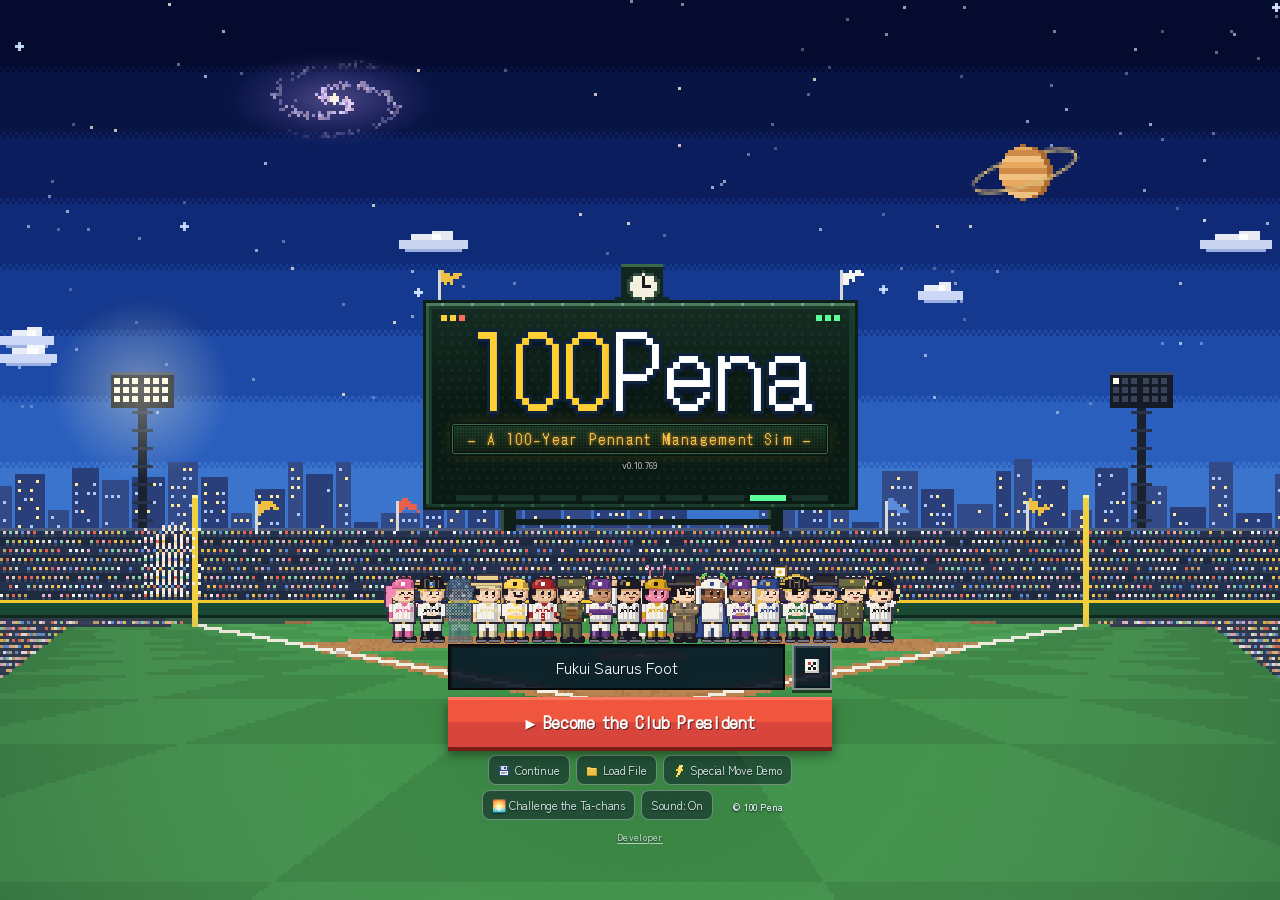
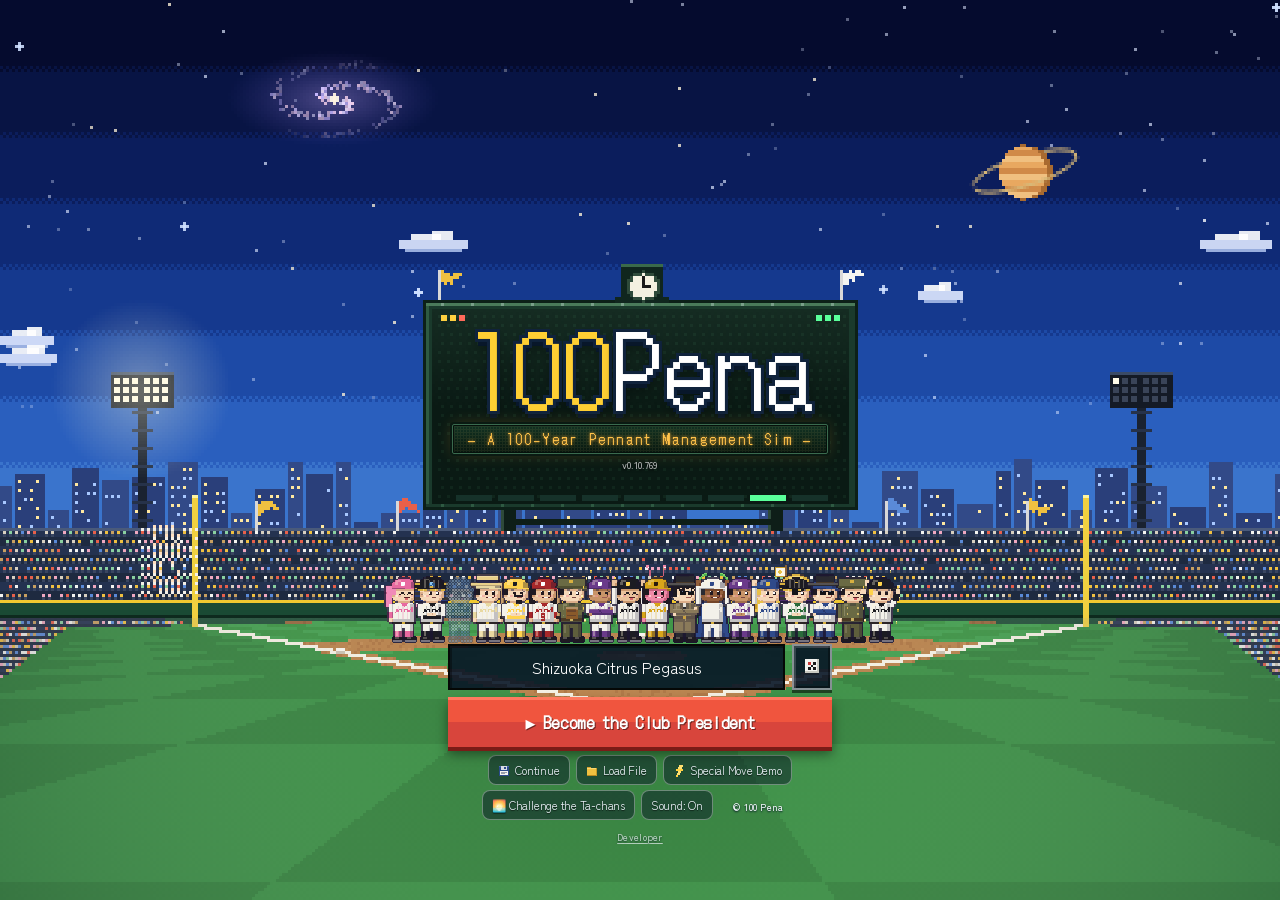
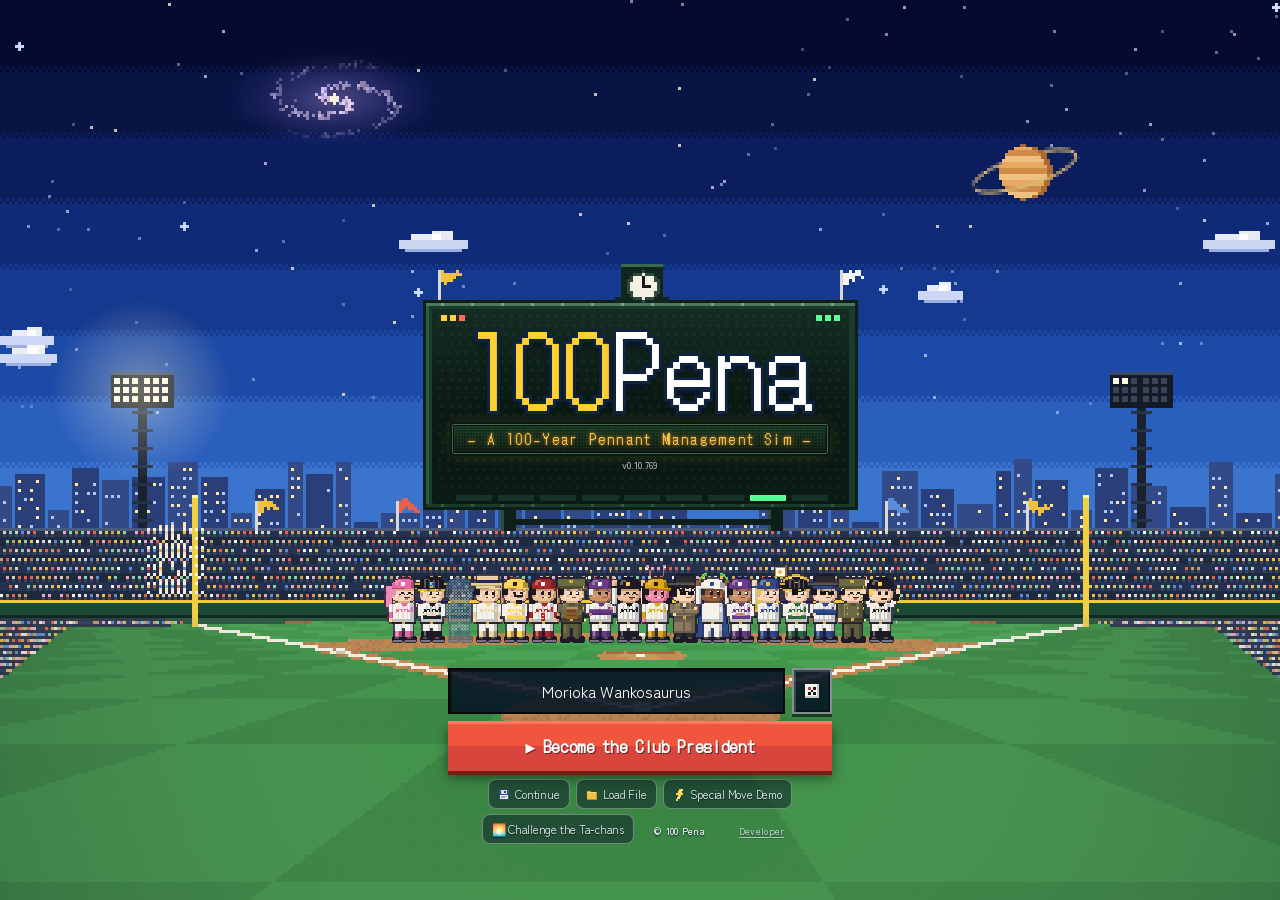
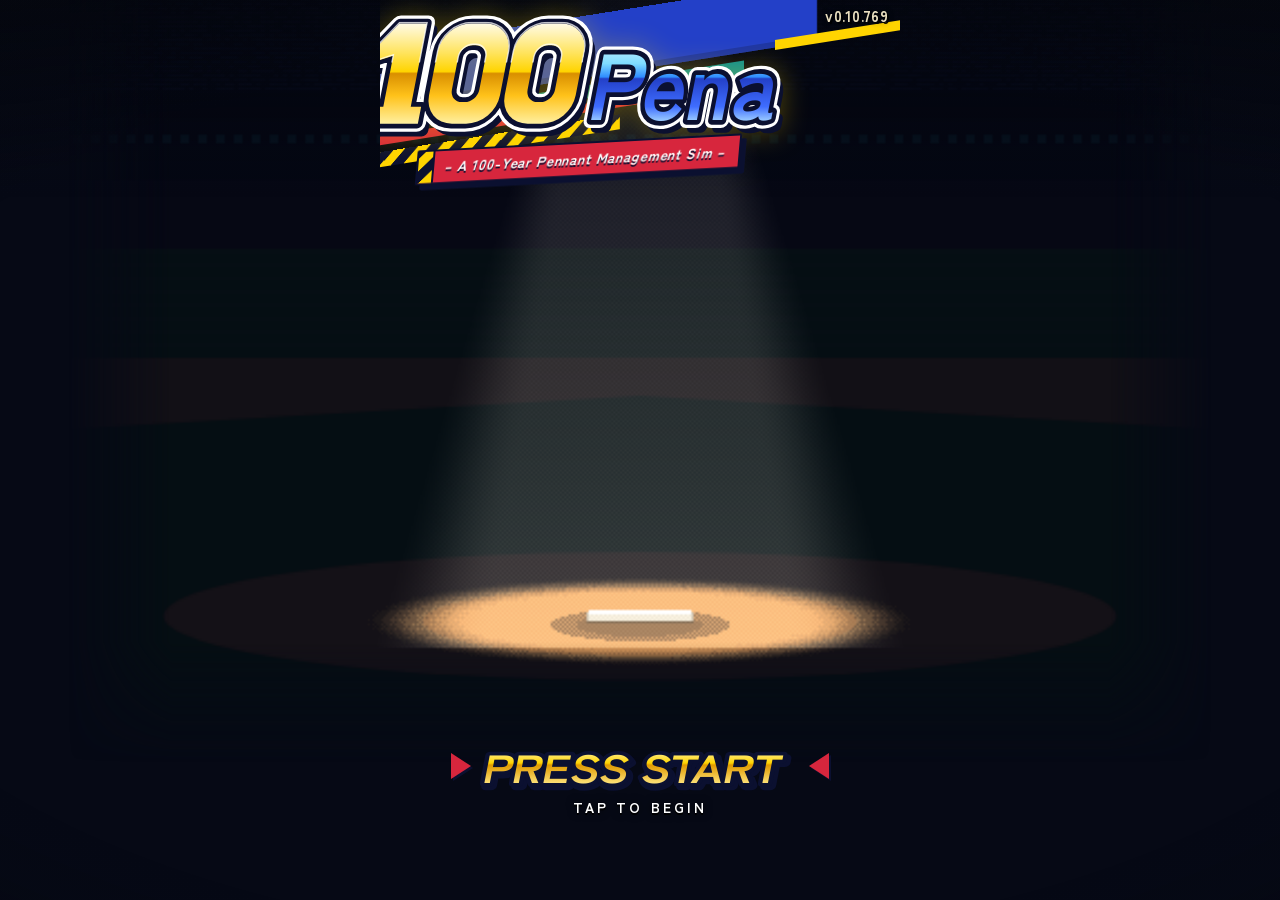
